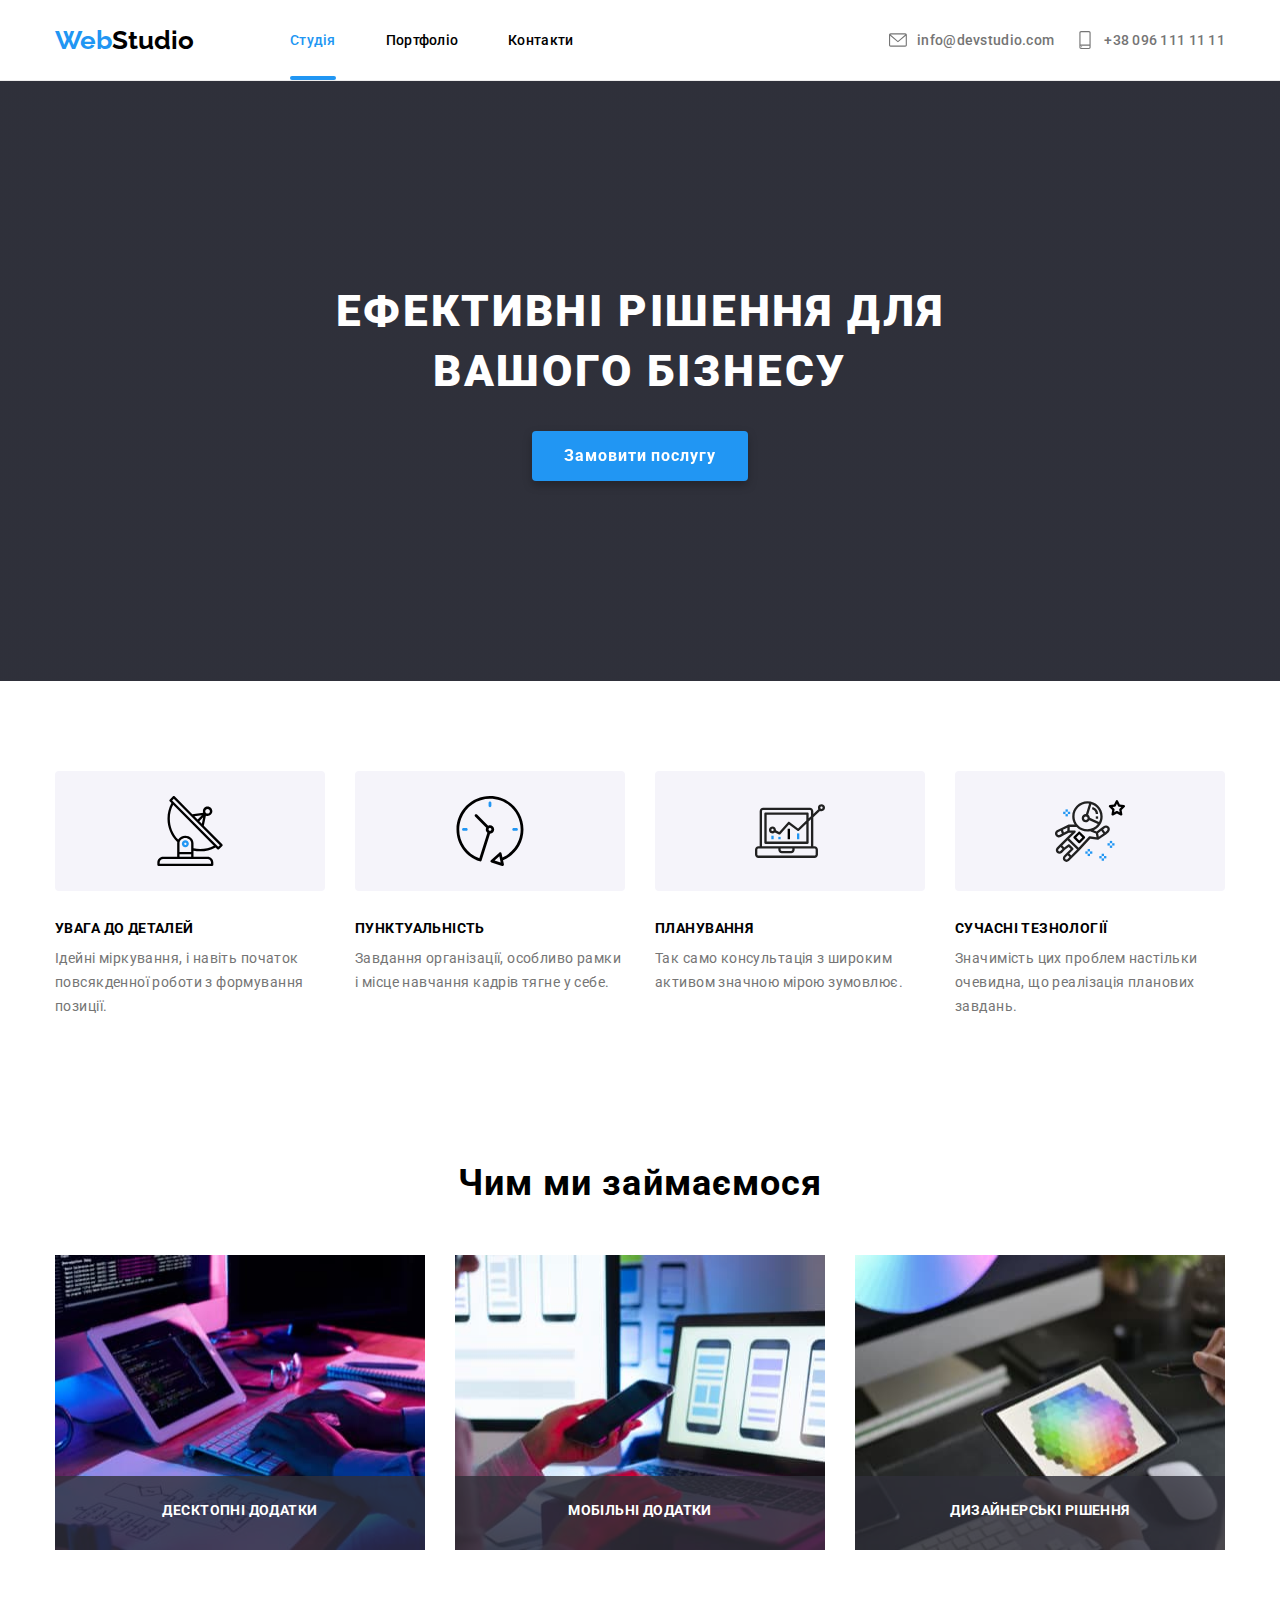
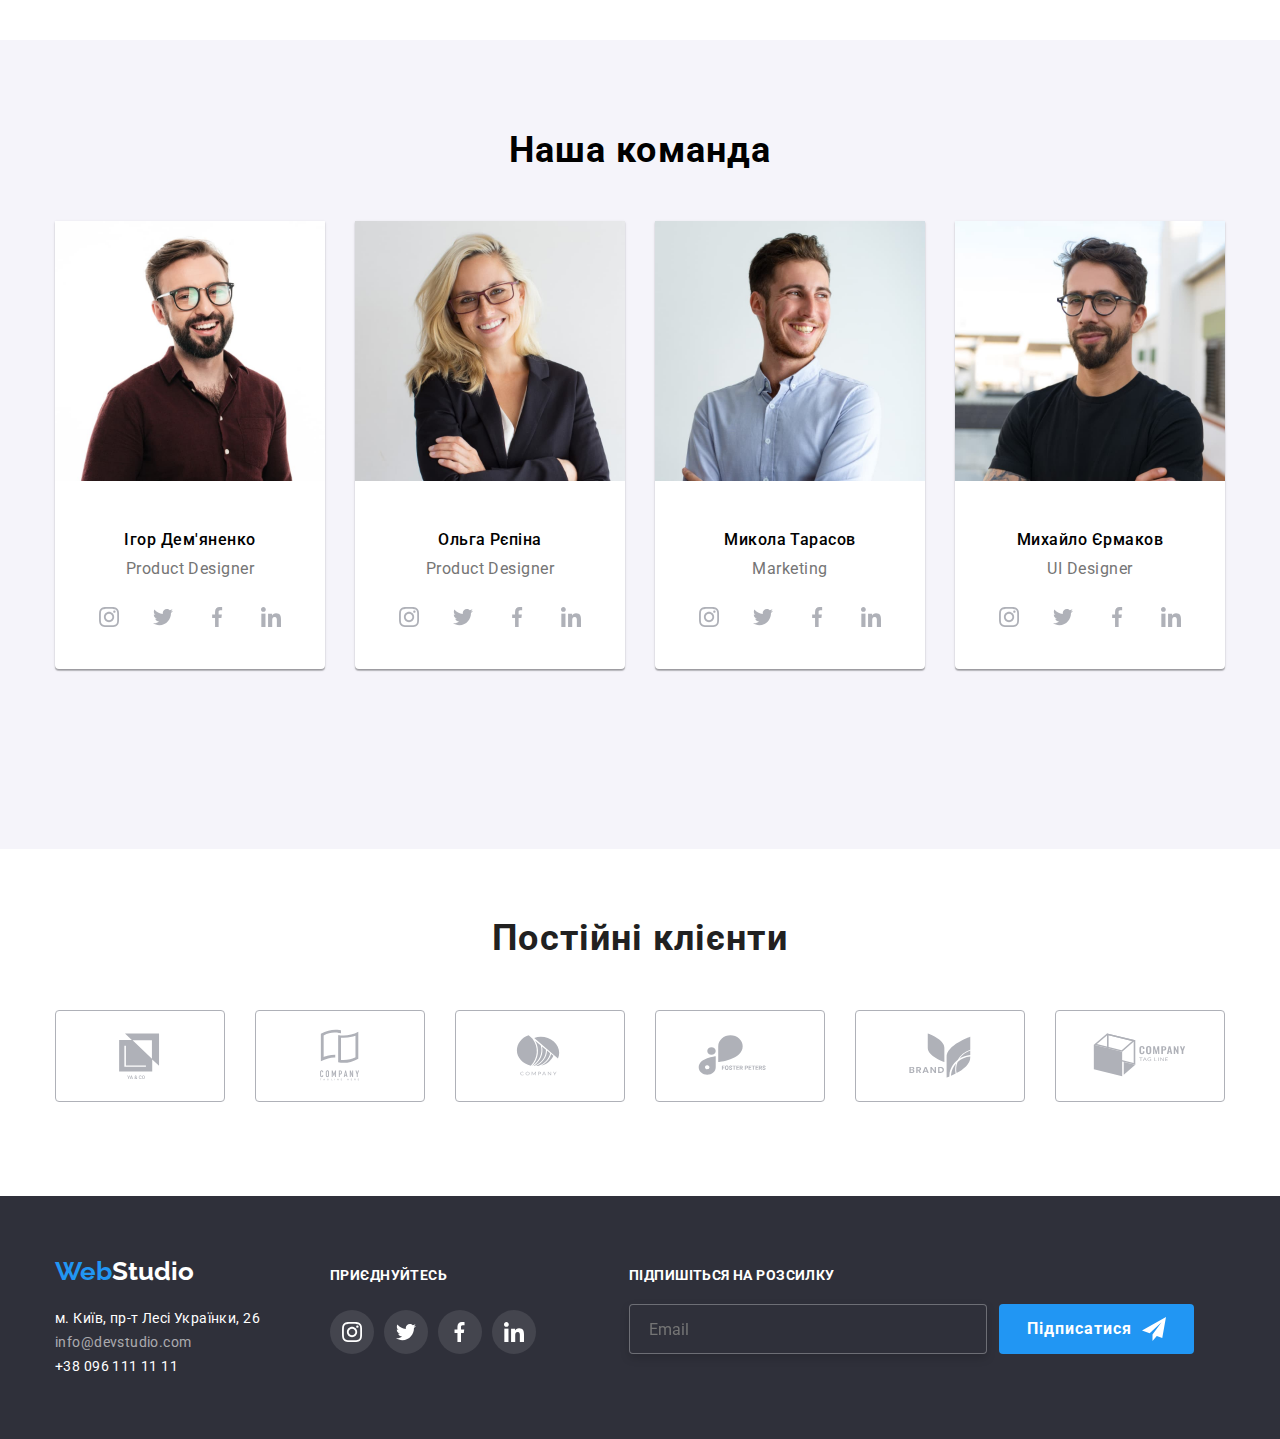
==== index.html @ bc457c88 "Додав верстку та стилі з дз 7" ====
<!DOCTYPE html>
<html lang="uk">
  <head>
    <meta charset="UTF-8" />
    <meta http-equiv="X-UA-Compatible" content="IE=edge" />
    <meta name="viewport" content="width=device-width, initial-scale=1.0" />
    <title>WebStudio</title>
    <link rel="preconnect" href="https://fonts.googleapis.com" />
    <link rel="preconnect" href="https://fonts.gstatic.com" crossorigin />
    <link
      href="https://fonts.googleapis.com/css2?family=Raleway:wght@700&family=Roboto:wght@400;500;700;900&display=swap"
      rel="stylesheet"
    />
    <link
      rel="stylesheet"
      href="https://cdn.jsdelivr.net/npm/modern-normalize@1.1.0/modern-normalize.min.css"
    />
    <link rel="stylesheet" href="./css/style.css" />
    <link rel="stylesheet" href="./css/main.css" />
  </head>
  <body class="body">
    <!-- ====================================== header ============================== -->
    <header class="header">
      <div class="container header__container">
        <nav class="nav">
          <a href="./index.html" class="logo" lang="en"
            ><span class="logo__first-part">Web</span>Studio</a
          >
          <ul class="nav__list list">
            <li class="nav__list-item">
              <a
                href="./index.html"
                class="link nav__list-link nav__list-link--current"
                >Студія</a
              >
            </li>
            <li class="nav__list-item">
              <a href="./portfolio.html" class="link nav__list-link"
                >Портфоліо</a
              >
            </li>
            <li class="nav__list-item">
              <a href="#" class="link nav__list-link">Контакти</a>
            </li>
          </ul>
        </nav>
        <div class="header__communication">
          <a href="mailto:info@devstudio.com" class="header__contact">
            <svg class="header__icon">
              <use href="./images/sprite.svg#icon-envelope"></use></svg
            >info@devstudio.com</a
          >
          <a href="tel:+380961111111" class="header__contact">
            <svg class="header__icon">
              <use href="./images/sprite.svg#icon-smartphone"></use></svg
            >+38 096 111 11 11</a
          >
        </div>
      </div>
    </header>
    <!-- ============= main ==============-->
    <main>
      <!--======================= hero =====================================-->
      <section class="hero">
        <div class="hero__container container">
          <h1 class="hero__title">ефективні рішення для вашого бізнесу</h1>
          <button type="button" class="hero__btn" data-modal-open>
            Замовити послугу
          </button>
        </div>
      </section>
      <!-- ============================== features ================================-->
      <section class="features section">
        <div class="features__container container">
          <h2 class="visually-hidden">наші особлівості</h2>
          <ul class="features__list list">
            <li class="features__item">
              <div class="features__icon--item">
                <svg class="features__icon">
                  <use href="./images/sprite.svg#icon-antenna"></use>
                </svg>
              </div>
              <h3 class="features__item--title">увага до деталей</h3>
              <p class="features__item--text">
                Ідейні міркування, і навіть початок повсякденної роботи з
                формування позиції.
              </p>
            </li>
            <li class="features__item">
              <div class="features__icon--item">
                <svg class="features__icon">
                  <use href="./images/sprite.svg#icon-clock"></use>
                </svg>
              </div>
              <h3 class="features__item--title">пунктуальність</h3>
              <p class="features__item--text">
                Завдання організації, особливо рамки і місце навчання кадрів
                тягне у себе.
              </p>
            </li>
            <li class="features__item">
              <div class="features__icon--item">
                <svg class="features__icon">
                  <use href="./images/sprite.svg#icon-diagram"></use>
                </svg>
              </div>
              <h3 class="features__item--title">планування</h3>
              <p class="features__item--text">
                Так само консультація з широким активом значною мірою зумовлює.
              </p>
            </li>
            <li class="features__item">
              <div class="features__icon--item">
                <svg class="features__icon">
                  <use href="./images/sprite.svg#icon-astronaut"></use>
                </svg>
              </div>
              <h3 class="features__item--title">сучасні тезнології</h3>
              <p class="features__item--text">
                Значимість цих проблем настільки очевидна, що реалізація
                планових завдань.
              </p>
            </li>
          </ul>
        </div>
      </section>
      <!-- ======================================= our-case =================================-->
      <section class="our-case section">
        <div class="our-case__container container">
          <h2 class="our-case__title">Чим ми займаємося</h2>
          <ul class="our-case__list list">
            <li class="our-case__item">
              <a href="" class="our-case__link link">
                <div class="our-case__thumb">
                  <img
                    src="./images/box1.jpg"
                    alt="type on keyboard"
                    width="370"
                    height="295"
                  />
                  <div class="our-case__overlay">
                    <p class="our-case__text">Десктопні додатки</p>
                  </div>
                </div>
              </a>
            </li>
            <li class="our-case__item">
              <a href="" class="our-case__link link">
                <div class="our-case__thumb">
                  <img
                    src="./images/img.jpg"
                    alt="with phone"
                    width="370"
                    height="295"
                  />
                  <div class="our-case__overlay">
                    <p class="our-case__text">Мобільні додатки</p>
                  </div>
                </div>
              </a>
            </li>

            <li class="our-case__tem">
              <a href="" class="our-case__link link">
                <div class="our-case__thumb">
                  <img
                    src="./images/img-2.jpg"
                    alt="with tablet"
                    width="370"
                    height="295"
                  />
                  <div class="our-case__overlay">
                    <p class="our-case__text">Дизайнерські рішення</p>
                  </div>
                </div>
              </a>
            </li>
          </ul>
        </div>
      </section>
      <!-- ==================================== our team ====================================-->
      <section class="team section">
        <div class="team__container container">
          <h2 class="team__title">Наша команда</h2>
          <ul class="team-list">
            <li class="team-list__item">
              <div class="team-list__card">
                <img
                  src="./images/photo1.jpg"
                  alt="Igor"
                  width="270"
                  height="260"
                  class="team-list__photo"
                />
                <div class="team-list__text">
                  <h3 class="team-list__name">Ігор Дем'яненко</h3>
                  <p class="team-list__description" lang="en">
                    Product Designer
                  </p>
                  <ul class="list social-list">
                    <li class="social-list__item">
                      <a href="" class="social-list__link"
                        ><svg class="social-list__icon">
                          <use
                            href="./images/sprite.svg#icon-instagram-card"
                          ></use></svg
                      ></a>
                    </li>
                    <li class="social-list__item">
                      <a href="" class="social-list__link"
                        ><svg class="social-list__icon">
                          <use
                            href="./images/sprite.svg#icon-twitter-card"
                          ></use></svg
                      ></a>
                    </li>
                    <li class="social-list__item">
                      <a href="" class="social-list__link"
                        ><svg class="social-list__icon">
                          <use
                            href="./images/sprite.svg#icon-facebook-card"
                          ></use></svg
                      ></a>
                    </li>
                    <li class="social-list__item">
                      <a href="" class="social-list__link"
                        ><svg class="social-list__icon">
                          <use
                            href="./images/sprite.svg#icon-linkedin-card"
                          ></use></svg
                      ></a>
                    </li>
                  </ul>
                </div>
              </div>
            </li>
            <li class="team-list__item">
              <div class="team-list__card">
                <img
                  src="./images/photo2.jpg"
                  alt="Igor"
                  width="270"
                  height="260"
                  class="team-list__photo"
                />
                <div class="team-list__text">
                  <h3 class="team-list__name">Ольга Рєпіна</h3>
                  <p class="team-list__description" lang="en">
                    Product Designer
                  </p>
                  <ul class="list social-list">
                    <li class="social-list__item">
                      <a href="" class="social-list__link"
                        ><svg class="social-list__icon">
                          <use
                            href="./images/sprite.svg#icon-instagram-card"
                          ></use></svg
                      ></a>
                    </li>
                    <li class="social-list__item">
                      <a href="" class="social-list__link"
                        ><svg class="social-list__icon">
                          <use
                            href="./images/sprite.svg#icon-twitter-card"
                          ></use></svg
                      ></a>
                    </li>
                    <li class="social-list__item">
                      <a href="" class="social-list__link"
                        ><svg class="social-list__icon">
                          <use
                            href="./images/sprite.svg#icon-facebook-card"
                          ></use></svg
                      ></a>
                    </li>
                    <li class="social-list__item">
                      <a href="" class="social-list__link"
                        ><svg class="social-list__icon">
                          <use
                            href="./images/sprite.svg#icon-linkedin-card"
                          ></use></svg
                      ></a>
                    </li>
                  </ul>
                </div>
              </div>
            </li>
            <li class="team-list__item">
              <div class="team-list__card">
                <img
                  src="./images/photo3.jpg"
                  alt="Nicolai"
                  width="270"
                  height="260"
                  class="team-list__photo"
                />
                <div class="team-list__text">
                  <h3 class="team-list__name">Микола Тарасов</h3>
                  <p class="team-list__description" lang="en">Marketing</p>
                  <ul class="list social-list">
                    <li class="social-list__item">
                      <a href="" class="social-list__link"
                        ><svg class="social-list__icon">
                          <use
                            href="./images/sprite.svg#icon-instagram-card"
                          ></use></svg
                      ></a>
                    </li>
                    <li class="social-list__item">
                      <a href="" class="social-list__link"
                        ><svg class="social-list__icon">
                          <use
                            href="./images/sprite.svg#icon-twitter-card"
                          ></use></svg
                      ></a>
                    </li>
                    <li class="social-list__item">
                      <a href="" class="social-list__link"
                        ><svg class="social-list__icon">
                          <use
                            href="./images/sprite.svg#icon-facebook-card"
                          ></use></svg
                      ></a>
                    </li>
                    <li class="social-list__item">
                      <a href="" class="social-list__link">
                        <svg class="social-list__icon">
                          <use
                            href="./images/sprite.svg#icon-linkedin-card"
                          ></use></svg
                      ></a>
                    </li>
                  </ul>
                </div>
              </div>
            </li>
            <li class="team-list__item">
              <div class="team-list__card">
                <img
                  src="./images/photo4.jpg"
                  alt="Michail"
                  width="270"
                  height="260"
                  class="team-list__photo"
                />
                <div class="team-list__text">
                  <h3 class="team-list__name">Михайло Єрмаков</h3>
                  <p class="team-list__description" lang="en">UI Designer</p>
                  <ul class="list social-list">
                    <li class="social-list__item">
                      <a href="" class="social-list__link">
                        <svg class="social-list__icon">
                          <use
                            href="./images/sprite.svg#icon-instagram-card"
                          ></use>
                        </svg>
                      </a>
                    </li>
                    <li class="social-list__item">
                      <a href="" class="social-list__link">
                        <svg class="social-list__icon">
                          <use
                            href="./images/sprite.svg#icon-twitter-card"
                          ></use>
                        </svg>
                      </a>
                    </li>
                    <li class="social-list__item">
                      <a href="" class="social-list__link"
                        ><svg class="social-list__icon">
                          <use
                            href="./images/sprite.svg#icon-facebook-card"
                          ></use>
                        </svg>
                      </a>
                    </li>
                    <li class="social-list__item">
                      <a href="" class="social-list__link"
                        ><svg class="social-list__icon">
                          <use
                            href="./images/sprite.svg#icon-linkedin-card"
                          ></use>
                        </svg>
                      </a>
                    </li>
                  </ul>
                </div>
              </div>
            </li>
          </ul>
        </div>
      </section>

      <!-- =============================== CLIENTS =============================== -->
      <section class="clients">
        <h2 class="clients__title">Постійні клієнти</h2>
        <ul class="clients__list list">
          <li class="clients__item">
            <svg class="clients__icon">
              <use href="./images/sprite.svg#icon-partner-one"></use>
            </svg>
          </li>
          <li class="clients__item">
            <svg class="clients__icon">
              <use href="./images/sprite.svg#icon-partner-two"></use>
            </svg>
          </li>
          <li class="clients__item">
            <svg class="clients__icon">
              <use href="./images/sprite.svg#icon-partner-three"></use>
            </svg>
          </li>
          <li class="clients__item">
            <svg class="clients__icon">
              <use href="./images/sprite.svg#icon-partner-four"></use>
            </svg>
          </li>
          <li class="clients__item">
            <svg class="clients__icon">
              <use href="./images/sprite.svg#icon-partner-five"></use>
            </svg>
          </li>
          <li class="clients__item">
            <svg class="clients__icon">
              <use href="./images/sprite.svg#icon-partner-six"></use>
            </svg>
          </li>
        </ul>
      </section>
    </main>
    <!--====================================== footer ==================================-->
    <footer class="footer">
      <div class="container footer__container">
        <div class="footer-address__list">
          <a href="./index.html" class="footer__logo" lang="en"
            ><span class="logo__first-part">Web</span>Studio</a
          >
          <address class="footer-address">
            <ul class="footer__list list">
              <li>
                <a
                  href="https://goo.gl/maps/6yi2aYbKxjKcqL4P9"
                  target="_blank"
                  rel="noopener noreferrer"
                  class="footer-address__link"
                >
                  м. Київ, пр-т Лесі Українки, 26</a
                >
              </li>
              <li>
                <a href="mailto:info@devstudio.com" class="footer__link"
                  >info@devstudio.com</a
                >
              </li>
              <li>
                <a href="tel:+380961111111" class="footer-address__link"
                  >+38 096 111 11 11</a
                >
              </li>
            </ul>
          </address>
        </div>
        <div class="footer-icon">
          <h2 class="footer-icon__title">приєднуйтесь</h2>
          <ul class="footer-icon__list list">
            <li>
              <a href="" class="footer-icon__link">
                <svg class="footer-icon__svg">
                  <use href="./images/sprite.svg#icon-aginstram"></use>
                </svg>
              </a>
            </li>
            <li>
              <a href="" class="footer-icon__link link">
                <svg class="footer-icon__svg">
                  <use href="./images/sprite.svg#icon-twitter-card"></use>
                </svg>
              </a>
            </li>
            <li>
              <a href="" class="footer-icon__link">
                <svg class="footer-icon__svg">
                  <use href="./images/sprite.svg#icon-vector"></use>
                </svg>
              </a>
            </li>
            <li>
              <a href="" class="footer-icon__link">
                <svg class="footer-icon__svg">
                  <use href="./images/sprite.svg#icon-linkedin-card"></use>
                </svg>
              </a>
            </li>
          </ul>
        </div>
        <form class="footer-form">
          <label class="footer-form__field">
            <span class="footer-form__desk">Підпишіться на розсилку</span>
            <span class="footer-form__wrapper">
              <input
                name="footer-user-newsletter"
                class="footer-form__input"
                type="email"
                placeholder="&nbsp;Email" />
              <button type="submit" class="footer-form__btn">
                Підписатися
                <svg class="footer-form__icon">
                  <use href="./images/sprite.svg#icon-footer-send"></use>
                </svg></button
            ></span>
          </label>
        </form>
      </div>
    </footer>
    <!-- ============================== ========================== -->

    <div class="backdrop is-hidden" data-modal>
      <div class="modal-close">
        <button type="button" class="modal-close__btn" data-modal-close>
          <svg class="modal-close__icon">
            <use href="./images/sprite.svg#icon-modal-close"></use>
          </svg>
        </button>
        <p class="modal-close__caption">
          Залиште свої дані, ми вам передзвонимо
        </p>
        <form class="modal-form">
          <label class="modal-form__field"
            ><span class="modal-form__desc">Ім'я *</span>
            <span class="modal-form__wrapper">
              <input
                name="user-name"
                type="text"
                class="modal-form__input"
                required
                pattern="[a-zA-Zа-яА-яіІїЇ]+"
              />
              <svg class="modal-form__icon">
                <use href="./images/sprite.svg#icon-form-name-icon"></use>
              </svg>
            </span>
          </label>
          <label class="modal-form__field"
            ><span class="modal-form__desc">Телефон *</span>
            <span class="modal-form__wrapper">
              <input
                name="user-phone"
                type="tel"
                class="modal-form__input"
                pattern="[0-9]{3}-[0-9]{3}-[0-9]{2}-[0-9]{2}"
                title="000-000-00-00"
                required
              />
              <svg class="modal-form__icon">
                <use href="./images/sprite.svg#icon-form-tel-icon"></use>
              </svg>
            </span>
          </label>
          <label class="modal-form__field"
            ><span class="modal-form__desc">Пошта *</span>

            <span class="modal-form__wrapper">
              <input
                name="user-mail"
                type="mail"
                class="modal-form__input"
                required
              />
              <svg class="modal-form__icon">
                <use href="./images/sprite.svg#icon-form-mail-icon"></use>
              </svg>
            </span>
          </label>
          <label
            ><span class="modal-form__desc">Коментар</span>
            <textarea
              name="user-messege"
              class="modal-form__messege"
              placeholder="Повідомлення"
            ></textarea>
          </label>
          <label class="madal-check__wrapper">
            <input
              type="checkbox"
              name="user-policy"
              id=""
              class="modal-check visually-hidden"
              required
            />
            <svg class="modal-check__own" width="16" height="16">
              <use
                class="modal-check__icon"
                href="./images/sprite.svg#icon-btn-mark"
              ></use>
            </svg>
            <span class="modal-check__discription">
              &nbsp;Погоджуюся з розсилкою та приймаю&nbsp;</span
            >
            <a href="" class="modal-check__link">Умови договору</a>
          </label>
          <button class="modal-form__btn" type="submit">Відправити</button>
        </form>
      </div>
    </div>

    <script src="./js/modal.js"></script>
  </body>
</html>
---- css/style.css ----
/* *,
*::before,
*::after {
  box-sizing: border-box;
} */

/* :root {
  --primary-text-color: #212121;
  --logo-color: #000000;
  --accent-color: #2196f3;
  --additional-text-color: #757575;
  --address-text-color: rgba(255, 255, 255, 0.6);
  --accent-text-color: #ffffff;
  --background-btn-color: #f5f4fa;
  --primary-font: "Roboto", sans-serif;
  --secondary-font: "Raleway", sans-serif;
  --extra-border-color: #ececec;
  --main-background-color: #2f303a;
  --btn-bg-color: #188ce8;
} */

/* .visually-hidden {
  position: absolute;
  width: 1px;
  height: 1px;
  margin: -1px;
  border: 0;
  padding: 0;
  white-space: nowrap;
  clip-path: inset(100%);
  clip: rect(0 0 0 0);
  overflow: hidden;
} */

/* h1,
h2,
h3,
h4,
h5,
h6,
p {
  margin-top: 0;
  margin-bottom: 0;
}

ul,
ol {
  margin-top: 0;
  margin-bottom: 0;
  padding-left: 0;
}

img {
  display: block;
}

button {
  border: 0;
  cursor: pointer;
  border-radius: 4px;
}

.body {
  box-sizing: border-box;
  font-family: var(--primary-font);
  color: var(--primaru-text-color);
  text-decoration: none;
} */

/* .container {
  width: 1200px;
  margin-left: auto;
  margin-right: auto;
  padding-left: 15px;
  padding-right: 15px;
} */

/* .section {
  padding-top: 90px;
  padding-bottom: 90px;
} */

/* =========================== HEADER ========================== */

/* .header {
  border-bottom: 1px solid var(--extra-border-color);
}

.header-container {
  display: flex;
  align-items: center;
  height: 80px;
}

.page-nav {
  display: flex;
  align-items: center;
  column-gap: 90px;
}
.page-nav-list {
  display: flex;
  column-gap: 50px;
  padding-top: 32px;
}
.contact-list {
  display: flex;
}
.contact-mail {
  margin-left: auto;
  margin-right: 50px;
}
.logo {
  width: 145px;
  height: 31px;
  left: 215px;
  top: 24px;
  padding-bottom: 25px;

  font-family: var(--secondary-font);
  font-style: normal;
  font-weight: 700;
  font-size: 26px;
  line-height: 31px;
  color: var(--logo-color);
  text-decoration: none;
}
.web {
  color: var(--accent-color);
  width: 145px;
  height: 31px;
  left: 215px;
  top: 24px;

  font-family: var(--secondary-font);
  font-style: normal;
  font-weight: 700;
  font-size: 26px;
  line-height: 31px;
} */

/* .list {
  list-style: none;
}

.link {
  display: block;
  text-decoration: none;
  font-family: var(--primary-font);
  font-style: normal;
  font-weight: 500;
  font-size: 14px;
  line-height: 1.15;
  letter-spacing: 0.02em;
  color: var(--primaru-text-color);

  transition-property: color;
  transition-duration: 250ms;
  transition-timing-function: cubic-bezier(0.4, 0, 0.2, 1);
}
.link:hover,
.link:focus {
  font-family: var(--primary-font);
  font-style: normal;
  font-weight: 500;
  font-size: 14px;
  line-height: 1.15;
  letter-spacing: 0.02em;
  color: var(--accent-color);
} */

/* .link-current::after {
  display: block;
  content: "";
  width: 100%;
  height: 4px;
  background-color: var(--accent-color);
  border-radius: 2px;
  margin-top: 28px;
}

.portfolio-nav-link,
.studio-nav-link {
  color: var(--accent-color);
}
.header-icon {
  display: block;
  position: absolute;
  left: -28px;
  top: -1px;
  width: 18px;
  height: 18px;

  fill: var(--additional-text-color);
  margin-right: 10px;

  transition-property: fill;
  transition-duration: 250ms;
  transition-timing-function: cubic-bezier(0.4, 0, 0.2, 1);
}

.contact-mail:hover .header-icon,
.contact-mail:focus .header-icon {
  fill: var(--accent-color);
}

.contact-tel:hover .header-icon,
.contact-tel:focus .header-icon {
  fill: var(--accent-color);
}

.contact-mail {
  font-family: var(--primary-font);
  font-style: normal;
  font-weight: 500;
  font-size: 14px;
  line-height: 1.15;
  letter-spacing: 0.02em;
  color: var(--additional-text-color);
  text-decoration: none;
  margin-top: 32px;
  margin-bottom: 32px;
  position: relative;

  transition-property: color;
  transition-duration: 250ms;
  transition-timing-function: cubic-bezier(0.4, 0, 0.2, 1);
}
.contact-tel {
  position: relative;
  font-family: var(--primary-font);
  font-style: normal;
  font-weight: 500;
  font-size: 14px;
  line-height: 1.15;
  letter-spacing: 0.02em;
  color: var(--additional-text-color);
  text-decoration: none;

  transition-property: color;
  transition-duration: 250ms;
  transition-timing-function: cubic-bezier(0.4, 0, 0.2, 1);
}

.contact-mail:hover,
.contact-mail:focus {
  color: var(--accent-color);
}
.contact-tel:hover,
.contact-tel:focus {
  color: var(--accent-color);
} */
/* ===============/ HEADER /==================== */
/* =========================== HERO ======================= */
/* .hero-container {
  display: block;
  align-items: center;
  padding-bottom: 200px;
}

.hero {
  margin: 0 auto;
  max-width: 1600px;
  background-color: var(--main-background-color);
  background-image: linear-gradient(
      rgba(47, 48, 58, 0.4),
      rgba(47, 48, 58, 0.4)
    ),
    url(../images/hero-bgi.jpg);
  background-size: cover;
}

.hero-title {
  font-family: var(--primary-font);
  font-style: normal;
  font-weight: 900;
  font-size: 44px;
  line-height: 1.36;
  letter-spacing: 0.06em;
  text-transform: uppercase;
  color: var(--accent-text-color);

  display: flex;
  text-align: center;
  padding-top: 200px;
  margin-bottom: 30px;
  width: 696px;
  margin-left: auto;
  margin-right: auto;
}
.hero-btn {
  font-family: var(--primary-font);
  font-weight: 700;
  font-style: normal;
  font-size: 16px;
  line-height: 1.88;
  letter-spacing: 0.06em;

  color: var(--accent-text-color);
  background-color: var(--accent-color);
  filter: drop-shadow(0px 4px 4px rgba(0, 0, 0, 0.25));

  align-items: center;
  text-align: center;
  display: block;
  margin: 0 auto;
  padding: 10px 32px;

  transition-property: color;
  transition-property: background-color;
  transition-duration: 250ms;
  transition-timing-function: cubic-bezier(0.4, 0, 0.2, 1);
}

.hero-btn:hover,
.hero-btn:focus {
  color: var(--accent-text-color);
  background-color: var(--btn-bg-color);
} */

/* ================================ features ========================= */
/* .features {
  margin-bottom: 0;
  padding-bottom: 47px;
}
.features-container {
  display: block;
}

.features-icon-item {
  display: flex;
  justify-content: center;
  align-items: center;
  width: 270px;
  height: 120px;
  background-color: var(--background-btn-color);
  border-radius: 4px;
}
.features-icon {
  width: 70px;
  height: 70px;
}

.features-title {
  margin: 0 auto;
  margin-bottom: 30px;
  font-family: var(--primary-font);
  font-style: normal;
  font-weight: 900;
  font-size: 44px;
  line-height: 1.36;
  text-align: center;
  letter-spacing: 0.06em;
  text-transform: uppercase;
  color: var(--accent-text-color);
}

.features-list {
  display: flex;
  flex-wrap: wrap;
  column-gap: 30px;
  margin-bottom: 50px;
}

.features-item {
  flex-basis: calc((100% - 3 * 30px) / 4);
}
.features-item-title {
  font-family: var(--primary-font);
  font-style: normal;
  font-weight: 700;
  font-size: 14px;
  line-height: 1.14;
  letter-spacing: 0.03em;
  text-transform: uppercase;
  color: var(--primaru-text-color);
  padding-bottom: 10px;
  padding-top: 30px;
}
.features-item-text {
  font-family: var(--primary-font);
  font-style: normal;
  font-weight: 400;
  font-size: 14px;
  line-height: 1.71;
  letter-spacing: 0.03em;
  color: var(--additional-text-color);
} */
/* ======================================= what-we-do ================================ */
/* .what-we-do {
  margin-top: 0;
  padding-top: 47px;
}

.what-container {
  display: block;
}

.what-title {
  font-family: var(--primary-font);
  font-style: normal;
  font-weight: 700;
  font-size: 36px;
  line-height: 1.16;
  text-align: center;
  letter-spacing: 0.03em;
  color: var(--primaru-text-color);
  margin-bottom: 50px;
}

.what-list {
  display: flex;
  flex-wrap: wrap;
  column-gap: 30px;
}

.what-thumb {
  position: relative;
  overflow: hidden;
}
.what-overlay {
  position: absolute;
  height: 25%;
  width: 100%;
  bottom: 0;
  background-color: rgba(47, 48, 58, 0.8);
}

.what-overlay-text {
  font-family: var(--primary-font);
  font-style: normal;
  font-weight: 700;
  font-size: 14px;
  line-height: 1.14;
  text-align: center;
  letter-spacing: 0.03em;
  text-transform: uppercase;
  color: var(--accent-text-color);
  padding-top: 27px;
  padding-bottom: 27px;
} */
/* =========================== OUR TEAM ====================== */

/* .team {
  margin-bottom: 0;
  background-color: var(--background-btn-color);
}

.team-title {
  font-family: var(--primary-font);
  font-style: normal;
  font-weight: 700;
  font-size: 36px;
  line-height: 1.16;
  text-align: center;
  letter-spacing: 0.03em;
  color: var(--primaru-text-color);
  margin-bottom: 50px;
  padding-top: 94px;
}

.team-list {
  display: flex;
  flex-wrap: wrap;
  list-style: none;
  column-gap: 30px;
  padding-bottom: 90px;
}
.team-card {
  padding-bottom: 30px;
  background-color: var(--accent-text-color);
  box-shadow: 0px 1px 3px rgba(0, 0, 0, 0.12), 0px 1px 1px rgba(0, 0, 0, 0.14),
    0px 2px 1px rgba(0, 0, 0, 0.2);
  border-radius: 0px 0px 4px 4px;
}
/* .team-photo {
  margin-bottom: 50px; */
/* .team-text {
  padding-top: 50px;
}

.team-item-title {
  font-family: var(--primary-font);
  font-style: normal;
  font-weight: 500;
  font-size: 16px;
  line-height: 1.18;
  text-align: center;
  letter-spacing: 0.03em;
  color: var(--primaru-text-color);
  margin-bottom: 10px;
}
.team-title-description {
  font-family: var(--primary-font);
  font-style: normal;
  font-weight: 400;
  font-size: 16px;
  line-height: 1.18;
  text-align: center;
  letter-spacing: 0.03em;
  color: var(--additional-text-color);
}
.icon-list {
  display: flex;
  justify-content: center;
  align-items: center;
  width: 206px;
  height: 44px;
  margin: 0 auto;
  padding-top: 16px;
  column-gap: 10px;
}

.social-list-item-link {
  display: flex;
  justify-content: center;
  align-items: center;
  width: 44px;
  height: 44px;
  border-radius: 50%;

  transition-property: color, background-color;
  transition-duration: 250ms;
  transition-timing-function: cubic-bezier(0.4, 0, 0.2, 1);
}

.team-social-icon {
  width: 20px;
  height: 20px;
  fill: #afb1b8;

  transition-property: fill;
  transition-duration: 250ms;
  transition-timing-function: cubic-bezier(0.4, 0, 0.2, 1);
}

.social-list-item-link:hover,
.social-list-item-link:focus {
  background-color: var(--accent-color);
}

.social-list-item-link:hover .team-social-icon,
.social-list-item-link:focus .team-social-icon {
  fill: var(--accent-text-color);
} */

/* ======================== CLIENTS ======================== */
/* .clients-title {
  font-family: "Roboto";
  font-style: normal;
  font-weight: 700;
  font-size: 36px;
  line-height: 1.16;
  text-align: center;
  letter-spacing: 0.03em;
  color: var(--primary-text-color);
  padding-top: 69px;
}
.clients-list {
  display: flex;
  justify-content: center;
  align-items: center;
  column-gap: 30px;
  padding-bottom: 94px;
  padding-top: 50px;
}
.clients-item {
  width: 170px;
  height: 92px;
  border: 1px solid #afb1b8;
  border-radius: 4px;

  transition-property: color;
  transition-duration: 250ms;
  transition-timing-function: cubic-bezier(0.4, 0, 0.2, 1);

  display: flex;
  justify-content: center;
  align-items: center;
  column-gap: 30px;
}

.clients-icon {
  fill: #afb1b8;
  padding: 16px 32px;

  transition-property: color, background-color;
  transition-duration: 250ms;
  transition-timing-function: cubic-bezier(0.4, 0, 0.2, 1);
}
.clients-item:hover,
.clients-item:focus {
  color: var(--accent-color);
  border-color: var(--accent-color);
  cursor: pointer;
}

.clients-item:hover .clients-icon,
.clients-item:focus .clients-icon {
  fill: var(--accent-color);
} */
/* ================  PORTFOLIO MAIN ====================== */
/* .menu-list {
  display: flex;
  list-style: none;
  column-gap: 8px;
  justify-content: center;
  margin-bottom: 50px;
}
.menu-btn {
  font-family: var(--primary-font);
  font-style: normal;
  font-weight: 500;
  font-size: 16px;
  line-height: 1.62;
  text-align: center;
  letter-spacing: 0.03em;
  padding: 6px 26px;

  color: var(--primaru-text-color);
  background-color: var(--background-btn-color);
}
.menu-btn:hover,
.menu-btn:focus {
  color: var(--accent-text-color);
  background-color: var(--accent-color);
  box-shadow: 0px 1px 1px rgba(0, 0, 0, 0.12), 0px 4px 4px rgba(0, 0, 0, 0.06),
    1px 4px 6px rgba(0, 0, 0, 0.16);
}
.portfolio-text {
  border: #eeeeee 1px solid;
  border-top: none;
}

.portfolio-list {
  display: flex;
  flex-wrap: wrap;
  list-style: none;
  column-gap: 30px;
  row-gap: 30px;
}

.portfolio-link {
  display: block;
}

.portfolio-link:hover,
.portfolio-link:focus {
  background: #ffffff;
  box-shadow: 0px 1px 1px rgba(0, 0, 0, 0.12), 0px 4px 4px rgba(0, 0, 0, 0.06),
    1px 4px 6px rgba(0, 0, 0, 0.16);
  transform: translateY(0%);
}

.portfolio-thumb {
  display: inline-block;
  content: "";
  position: relative;
  overflow: hidden;
}

.portfolio-overlay {
  position: absolute;
  width: 370px;
  height: 295px;
  top: 0;
  left: 0;
  transform: translateY(100%);
  transition: transform 250ms cubic-bezier(0.4, 0, 0.2, 1);
}

.portfolio-overlay-text {
  background-color: rgba(33, 150, 243, 0.9);
  font-family: var(--primary-font);
  font-style: normal;
  font-weight: 400;
  font-size: 18px;
  line-height: 1.56;
  letter-spacing: 0.03em;
  color: var(--accent-text-color);
  padding: 63px 24px;
}

.portfolio-link :hover .portfolio-overlay,
.portfolio-link :focus .portfolio-overlay {
  transform: translateY(0%);
}

.portfolio-item-title {
  font-family: var(--primary-font);
  font-style: normal;
  font-weight: 700;
  font-size: 18px;
  line-height: 2;
  letter-spacing: 0.06em;
  color: var(--primary-text-color);
  padding-top: 20px;
  padding-bottom: 4px;
  padding-left: 24px;
}

.portfolio-item-description {
  font-family: var(--primary-font);
  font-style: normal;
  font-weight: 400;
  font-size: 16px;
  line-height: 1.88;
  letter-spacing: 0.03em;
  color: var(--additional-text-color);
  padding-bottom: 20px;
  padding-left: 24px;
} */

/* ============ FOOTER ================= */
/* .footer {
  background-color: var(--main-background-color);
}
.footer-container {
  display: flex;
  align-items: baseline;
  padding-top: 60px;
  padding-bottom: 60px;
}
.footer-address-list {
  margin-right: 70px;
}

.footer-logo {
  width: 145px;
  height: 31px;
  left: 215px;
  margin-top: 60px;
  font-family: var(--secondary-font);
  font-style: normal;
  font-weight: 700;
  font-size: 26px;
  line-height: 31px;
  color: var(--accent-text-color);
  text-decoration: none;
}

.footer-link,
.footer-address {
  font-family: var(--primary-font);
  font-style: normal;
  font-weight: 400;
  font-size: 14px;
  line-height: 1.71;
  letter-spacing: 0.03em;
  text-decoration: none;
}
.address {
  padding-top: 20px;
}
.footer-link {
  color: var(--address-text-color);
}
.footer-address {
  color: var(--accent-text-color);
}
.footer-social {
  width: 206px;
  height: 80px;
}
.footer-icon-title {
  font-family: var(--primary-font);
  font-style: normal;
  font-weight: 700;
  font-size: 14px;
  line-height: 1.14;
  letter-spacing: 0.03em;
  text-transform: uppercase;

  color: var(--accent-text-color);
}

.footer-list-icon {
  display: flex;
  justify-content: center;
  align-items: center;
  width: 206px;
  height: 80px;
  margin: 0 auto;
  column-gap: 10px;
  padding-top: 16px;
}

.footer-icon-link {
  display: flex;
  justify-content: center;
  align-items: center;
  width: 44px;
  height: 44px;
  border-radius: 50%;
  background: rgba(255, 255, 255, 0.1);

  transition-property: color, background-color;
  transition-duration: 250ms;
  transition-timing-function: cubic-bezier(0.4, 0, 0.2, 1);
}

.footer-icon {
  width: 20px;
  height: 20px;
  fill: var(--accent-text-color);

  transition-property: fill;
  transition-duration: 250ms;
  transition-timing-function: cubic-bezier(0.4, 0, 0.2, 1);
}

.footer-icon-link:hover,
.footer-icon-link:focus {
  background-color: var(--accent-color);
}

.footer-icon-link:hover .footer-icon,
.footer-icon-link:focus .footer-icon {
  fill: var(--accent-text-color);
} */
/* ===================== FOOTER FORM ================= */
/* .footer-form {
  margin-left: 93px;
  position: relative;

  width: 570px;
  height: 86px;
}

.footer-field-desk {
  font-family: var(--primary-font);
  font-style: normal;
  font-weight: 700;
  font-size: 14px;
  line-height: 1.16;
  letter-spacing: 0.03em;
  text-transform: uppercase;
  color: var(--accent-text-color);
}

.footer-input-wrapper {
  display: flex;
  margin-top: 20px;
}

.footer-form-input {
  height: 50px;
  width: 358px;
  margin-right: 12px;
  background-color: var(--main-background-color);
  border: 1px solid rgba(255, 255, 255, 0.3);
  filter: drop-shadow(0px 4px 4px rgba(0, 0, 0, 0.15));
  border-radius: 4px;
  color: var(--accent-text-color);
}

.footer-form-btn {
  font-family: "Roboto";
  font-style: normal;
  font-weight: 700;
  font-size: 16px;
  line-height: 1.88;

  display: flex;
  align-items: center;
  text-align: center;
  letter-spacing: 0.06em;
  padding: 10px 28px;

  color: var(--accent-text-color);
  background-color: var(--accent-color);

  transition-property: color;
  transition-duration: 250ms;
  transition-timing-function: cubic-bezier(0.4, 0, 0.2, 1);
}

.footer-form-btn:hover,
.footer-form-btn:focus {
  background-color: #188ce8;
  filter: drop-shadow(0px 4px 4px rgba(0, 0, 0, 0.25));
}

.footer-form-icon {
  width: 24px;
  height: 24px;
  fill: var(--accent-text-color);
  margin-left: 10px;
} */

/* ===================== //FOOTER FORM ================= */
/* ============ //FOOTER ================= */

/* ============ BACKDROP  ================= */
/* .backdrop {
  position: fixed;
  top: 0;
  left: 0;
  z-index: 4308;

  width: 100%;
  height: 100%;
  background-color: rgba(0, 0, 0, 0.2);
  transition: opacity 250ms cubic-bezier(0.4, 0, 0.2, 1),
    visibility 250ms cubic-bezier(0.4, 0, 0.2, 1);
}
.backdrop.is-hidden {
  opacity: 0;
  visibility: hidden;
  pointer-events: none;
} */
/* ============ / BACKDROP  ================= */

/* ============ MODAL ================= */
/* .modal {
  position: absolute;
  top: 50%;
  left: 50%;
  transform: translate(-50%, -50%);
  width: 528px;
  height: 580px;
  background-color: #ffffff;
  padding: 40px;
}

.modal-close-btn {
  position: absolute;
  top: 8px;
  right: 8px;

  display: flex;
  justify-content: center;
  align-items: center;
  background-color: transparent;

  width: 30px;
  height: 30px;
  border: 1px solid rgba(0, 0, 0, 0.1);
  border-radius: 50%;
  padding: 0;

  transition-property: fill, border-color;
  transition-duration: 250ms;
  transition-timing-function: cubic-bezier(0.4, 0, 0.2, 1);
}

.modal-close-btn:hover,
.modal-close-btn:focus {
  fill: var(--accent-color);
  border-color: var(--accent-color);
}
.modal-close-btn-icon {
  width: 11px;
  height: 11px;
}
.modal-caption {
  font-family: var(--primary-font);
  font-weight: 700;
  text-align: center;
  font-size: 20px;
} */
/* ============ / MODAL ================= */

/* ============ MODAL FORM  ================= */
/* .modal-form {
  display: flex;
  flex-direction: column;
  row-gap: 10px;
}
.modal-form-field-desc {
  display: block;
  font-family: var(--primary-font);
  font-style: normal;
  font-weight: 400;
  font-size: 12px;
  line-height: 1.16;
  letter-spacing: 0.01em;
  color: var(--additional-text-color);
  margin-bottom: 4px;
}

.modal-form-input-wrapper {
  display: block;
  position: relative;
}

.modal-form-input {
  width: 100%;
  height: 40px;
  border: 1px solid rgba(33, 33, 33, 0.2);
  border-radius: 4px;
  padding-left: 42px;

  transition-property: border-color;
  transition-duration: 250ms;
  transition-timing-function: cubic-bezier(0.4, 0, 0.2, 1);
}

.modal-form-input:focus {
  outline: none;
  border-color: var(--accent-color);
}

.modal-form-icon {
  position: absolute;
  top: 50%;
  left: 12px;
  transform: translateY(-50%);
  width: 18px;
  height: 18px;
  padding: 2px;
  color: var(--primary-text-color);
  display: block;

  transition-property: fill;
  transition-duration: 250ms;
  transition-timing-function: cubic-bezier(0.4, 0, 0.2, 1);
}
.modal-form-input:focus + .modal-form-icon {
  fill: var(--accent-color);
}
.modal-form-messege {
  resize: none;
  width: 100%;
  height: 120px;
  padding: 15px;
  border: 1px solid rgba(33, 33, 33, 0.2);
  border-radius: 4px;

  transition-property: border-color;
  transition-duration: 250ms;
  transition-timing-function: cubic-bezier(0.4, 0, 0.2, 1);
}
.modal-form-messege:focus {
  outline: none;
  border-color: var(--accent-color);
}
.modal-form-messege::placeholder {
  color: rgba(117, 117, 117, 0.5);
}
.madal-form-check-wrapper {
  display: flex;
  align-items: center;
  text-align: center;
  height: 24px;
  margin-bottom: 30px;
}

.modal-form-own-check {
  border: 1px solid var(--primary-text-color);
  border-radius: 4px;
  cursor: pointer;
  padding: 1px;
}

.modal-form-own-check-icon {
  display: none;
  fill: var(--accent-text-color);
}

.modal-form-check:checked + .modal-form-own-check {
  background-color: var(--btn-bg-color);
  border-color: var(--btn-bg-color);
}

.modal-form-check:checked + .modal-form-own-check .modal-form-own-check-icon {
  display: block;
}

.modal-form-check:focus + .modal-form-own-check {
  outline: 2px solid rgba(0, 0, 201, 0.5);
}

.modal-form-check-discription {
  font-family: var(--primary-font);
  font-style: normal;
  font-weight: 400;
  font-size: 14px;
  line-height: 1.71;
  letter-spacing: 0.03em;
  color: var(--additional-text-color);
}

.modal-form-check-discription-link {
  font-family: var(--primary-font);
  font-style: normal;
  font-weight: 400;
  font-size: 14px;
  line-height: 1.71;
  letter-spacing: 0.03em;
  text-decoration-line: underline;
  color: var(--accent-color);
}

.modal-form-btn {
  font-family: var(--primary-font);
  font-style: normal;
  font-weight: 700;
  font-size: 16px;
  line-height: 1.88;

  display: flex;
  align-items: center;
  text-align: center;
  letter-spacing: 0.06em;

  width: 200px;
  height: 50px;
  padding: 10px 52px;
  margin: 0 auto;

  color: var(--accent-text-color);
  background-color: var(--accent-color);

  transition-property: color;
  transition-duration: 250ms;
  transition-timing-function: cubic-bezier(0.4, 0, 0.2, 1);
}

.modal-form-btn:hover,
.modal-form-btn:focus {
  background-color: #188ce8;
  filter: drop-shadow(0px 4px 4px rgba(0, 0, 0, 0.25));
} */

/* ============ / MODAL FORM  ================= */
---- css/main.css ----
:root {
  --primary-text-color: #212121;
  --logo-color: #000000;
  --accent-color: #2196f3;
  --additional-text-color: #757575;
  --address-text-color: rgba(255, 255, 255, 0.6);
  --accent-text-color: #ffffff;
  --background-btn-color: #f5f4fa;
  --primary-font: "Roboto", sans-serif;
  --secondary-font: "Raleway", sans-serif;
  --extra-border-color: #ececec;
  --main-background-color: #2f303a;
  --btn-bg-color: #188ce8;
}

.visually-hidden {
  position: absolute;
  width: 1px;
  height: 1px;
  margin: -1px;
  border: 0;
  padding: 0;
  white-space: nowrap;
  clip-path: inset(100%);
  clip: rect(0 0 0 0);
  overflow: hidden;
}

.body {
  box-sizing: border-box;
  font-family: var(--primary-font);
  color: var(--primaru-text-color);
  text-decoration: none;
}

h1,
h2,
h3,
h4,
h5,
h6,
p {
  margin-top: 0;
  margin-bottom: 0;
}

ul,
ol {
  margin-top: 0;
  margin-bottom: 0;
  padding-left: 0;
}

img {
  display: block;
}

.list {
  list-style: none;
}

.link {
  text-decoration: none;
}

.container {
  width: 1200px;
  margin-left: auto;
  margin-right: auto;
  padding-left: 15px;
  padding-right: 15px;
}

.section {
  padding-top: 90px;
  padding-bottom: 90px;
}

button {
  border: 0;
  cursor: pointer;
  border-radius: 4px;
}

.footer-form {
  margin-left: 93px;
  position: relative;
  width: 570px;
  height: 86px;
}

.footer-form__desk {
  font-family: var(--primary-font);
  font-style: normal;
  font-weight: 700;
  font-size: 14px;
  line-height: 1.16;
  letter-spacing: 0.03em;
  text-transform: uppercase;
  color: var(--accent-text-color);
}

.footer-form__wrapper {
  display: flex;
  margin-top: 20px;
}

.footer-form__input {
  height: 50px;
  width: 358px;
  margin-right: 12px;
  padding-left: 15px;
  background-color: var(--main-background-color);
  border: 1px solid rgba(255, 255, 255, 0.3);
  filter: drop-shadow(0px 4px 4px rgba(0, 0, 0, 0.15));
  border-radius: 4px;
  color: var(--accent-text-color);
}

.footer-form__btn {
  font-family: "Roboto";
  font-style: normal;
  font-weight: 700;
  font-size: 16px;
  line-height: 1.88;
  display: flex;
  align-items: center;
  text-align: center;
  letter-spacing: 0.06em;
  padding: 10px 28px;
  color: var(--accent-text-color);
  background-color: var(--accent-color);
  transition-property: color;
  transition-duration: 250ms;
  transition-timing-function: cubic-bezier(0.4, 0, 0.2, 1);
}

.footer-form__btn:hover, .footer-form__btn:focus {
  background-color: #188ce8;
  filter: drop-shadow(0px 4px 4px rgba(0, 0, 0, 0.25));
}

.footer-form__icon {
  width: 24px;
  height: 24px;
  fill: var(--accent-text-color);
  margin-left: 10px;
}

.backdrop {
  position: fixed;
  top: 0;
  left: 0;
  z-index: 4308;
  width: 100%;
  height: 100%;
  background-color: rgba(0, 0, 0, 0.2);
  transition: opacity 250ms cubic-bezier(0.4, 0, 0.2, 1), visibility 250ms cubic-bezier(0.4, 0, 0.2, 1);
}

.backdrop.is-hidden {
  opacity: 0;
  visibility: hidden;
  pointer-events: none;
}

.modal-close {
  position: absolute;
  top: 50%;
  left: 50%;
  transform: translate(-50%, -50%);
  width: 528px;
  height: 580px;
  background-color: #ffffff;
  padding: 40px;
}

.modal-close__btn {
  position: absolute;
  top: 8px;
  right: 8px;
  display: flex;
  justify-content: center;
  align-items: center;
  background-color: transparent;
  width: 30px;
  height: 30px;
  border: 1px solid rgba(0, 0, 0, 0.1);
  border-radius: 50%;
  padding: 0;
  transition-property: fill, border-color;
  transition-duration: 250ms;
  transition-timing-function: cubic-bezier(0.4, 0, 0.2, 1);
}

.modal-close__btn:hover, .modal-close__btn:focus {
  fill: var(--accent-color);
  border-color: var(--accent-color);
}

.modal-close__icon {
  width: 11px;
  height: 11px;
}

.modal-close__caption {
  font-family: var(--primary-font);
  font-weight: 700;
  text-align: center;
  font-size: 20px;
}

.modal-form {
  display: flex;
  flex-direction: column;
}

.modal-form__desc {
  display: block;
  font-family: var(--primary-font);
  font-style: normal;
  font-weight: 400;
  font-size: 12px;
  line-height: 1.16;
  letter-spacing: 0.01em;
  color: var(--additional-text-color);
  margin-bottom: 4px;
  margin-top: 12px;
}

.modal-form__wrapper {
  display: block;
  position: relative;
}

.modal-form__input {
  width: 100%;
  height: 40px;
  border: 1px solid rgba(33, 33, 33, 0.2);
  border-radius: 4px;
  padding-left: 42px;
  transition-property: border-color;
  transition-duration: 250ms;
  transition-timing-function: cubic-bezier(0.4, 0, 0.2, 1);
}

.modal-form__input:focus {
  outline: none;
  border-color: var(--accent-color);
}

.modal-form__icon {
  position: absolute;
  top: 50%;
  left: 12px;
  transform: translateY(-50%);
  width: 18px;
  height: 18px;
  padding: 2px;
  color: var(--primary-text-color);
  display: block;
  transition-property: fill;
  transition-duration: 250ms;
  transition-timing-function: cubic-bezier(0.4, 0, 0.2, 1);
}

.modal-form__input:focus + .modal-form__icon {
  fill: var(--accent-color);
}

.modal-form__messege {
  resize: none;
  width: 100%;
  height: 120px;
  padding: 15px;
  border: 1px solid rgba(33, 33, 33, 0.2);
  border-radius: 4px;
  transition-property: border-color;
  transition-duration: 250ms;
  transition-timing-function: cubic-bezier(0.4, 0, 0.2, 1);
}

.modal-form__messege:focus {
  outline: none;
  border-color: var(--accent-color);
}

.modal-form__messege::placeholder {
  color: rgba(117, 117, 117, 0.5);
}

.madal-check__wrapper {
  display: flex;
  align-items: center;
  text-align: center;
  height: 24px;
  margin-bottom: 30px;
  margin-left: 10px;
}

.modal-check__own {
  border: 1px solid var(--primary-text-color);
  border-radius: 4px;
  cursor: pointer;
  padding: 1px;
}

.modal-check:focus + .modal-check__own {
  outline: 2px solid rgba(0, 0, 201, 0.5);
}

.modal-check__icon {
  display: none;
  fill: var(--accent-text-color);
}

.modal-check:checked + .modal-check__own {
  background-color: var(--btn-bg-color);
  border-color: var(--btn-bg-color);
}

.modal-check:checked + .modal-check__own .modal-check__icon {
  display: block;
}

.modal-check__discription {
  font-family: var(--primary-font);
  font-style: normal;
  font-weight: 400;
  font-size: 14px;
  line-height: 1.71;
  letter-spacing: 0.03em;
  color: var(--additional-text-color);
}

.modal-check__link {
  font-family: var(--primary-font);
  font-style: normal;
  font-weight: 400;
  font-size: 14px;
  line-height: 1.71;
  letter-spacing: 0.03em;
  text-decoration-line: underline;
  color: var(--accent-color);
}

.modal-form__btn {
  font-family: var(--primary-font);
  font-style: normal;
  font-weight: 700;
  font-size: 16px;
  line-height: 1.88;
  display: flex;
  align-items: center;
  text-align: center;
  letter-spacing: 0.06em;
  width: 200px;
  height: 50px;
  padding: 10px 52px;
  margin: 0 auto;
  color: var(--accent-text-color);
  background-color: var(--accent-color);
  transition-property: color;
  transition-duration: 250ms;
  transition-timing-function: cubic-bezier(0.4, 0, 0.2, 1);
}

.modal-form__btn:hover, .modal-form__btn:focus {
  background-color: #188ce8;
  filter: drop-shadow(0px 4px 4px rgba(0, 0, 0, 0.25));
}

.header {
  border-bottom: 1px solid var(--extra-border-color);
}

.header__container {
  display: flex;
  align-items: center;
  height: 80px;
}

.nav {
  display: flex;
  align-items: center;
  column-gap: 90px;
}

.nav__list {
  display: flex;
  column-gap: 50px;
  padding-top: 32px;
}

.logo {
  width: 145px;
  height: 31px;
  left: 215px;
  top: 24px;
  padding-bottom: 25px;
  font-family: var(--secondary-font);
  font-style: normal;
  font-weight: 700;
  font-size: 26px;
  line-height: 31px;
  color: var(--logo-color);
  text-decoration: none;
}

.logo__first-part {
  color: var(--accent-color);
  width: 145px;
  height: 31px;
  left: 215px;
  top: 24px;
  font-family: var(--secondary-font);
  font-style: normal;
  font-weight: 700;
  font-size: 26px;
  line-height: 31px;
}

.nav__list-link {
  display: block;
  font-family: var(--primary-font);
  font-style: normal;
  font-weight: 500;
  font-size: 14px;
  line-height: 1.15;
  letter-spacing: 0.02em;
  color: var(--primaru-text-color);
  transition-property: color;
  transition-duration: 250ms;
  transition-timing-function: cubic-bezier(0.4, 0, 0.2, 1);
}

.nav__list-link:hover, .nav__list-link:focus {
  font-family: var(--primary-font);
  font-style: normal;
  font-weight: 500;
  font-size: 14px;
  line-height: 1.15;
  letter-spacing: 0.02em;
  color: var(--accent-color);
}

.nav__list-link--current {
  color: var(--accent-color);
}

.nav__list-link--current::after {
  display: block;
  content: "";
  width: 100%;
  height: 4px;
  background-color: var(--accent-color);
  border-radius: 2px;
  margin-top: 28px;
}

.header__communication {
  display: flex;
  margin-left: auto;
  column-gap: 50px;
}

.header__icon {
  display: block;
  position: absolute;
  left: -28px;
  top: -1px;
  width: 18px;
  height: 18px;
  fill: var(--additional-text-color);
  margin-right: 10px;
  transition-property: fill;
  transition-duration: 250ms;
  transition-timing-function: cubic-bezier(0.4, 0, 0.2, 1);
}

.header__contact:hover .header__icon,
.header__contact:focus .header__icon {
  fill: var(--accent-color);
}

.header__contact {
  position: relative;
  font-family: var(--primary-font);
  font-style: normal;
  font-weight: 500;
  font-size: 14px;
  line-height: 1.15;
  letter-spacing: 0.02em;
  color: var(--additional-text-color);
  text-decoration: none;
  margin-left: 0 auto;
  margin-top: 32px;
  margin-bottom: 32px;
  transition-property: color;
  transition-duration: 250ms;
  transition-timing-function: cubic-bezier(0.4, 0, 0.2, 1);
}

.header__contact:hover, .header__contact:focus {
  color: var(--accent-color);
}

.hero__container {
  display: block;
  align-items: center;
  padding-bottom: 200px;
}

.hero {
  margin: 0 auto;
  max-width: 1600px;
  background-color: var(--main-background-color);
  background-image: linear-gradient(rgba(47, 48, 58, 0.4), rgba(47, 48, 58, 0.4)), url(../images/hero-bgi.jpg);
  background-size: cover;
}

.hero__title {
  font-family: var(--primary-font);
  font-style: normal;
  font-size: 44px;
  font-weight: 900;
  line-height: 1.36364;
  letter-spacing: 0.06em;
  text-transform: uppercase;
  color: var(--accent-text-color);
  display: flex;
  text-align: center;
  padding-top: 200px;
  margin-bottom: 30px;
  width: 696px;
  margin-left: auto;
  margin-right: auto;
}

.hero__btn {
  font-family: var(--primary-font);
  font-weight: 700;
  font-style: normal;
  font-size: 16px;
  line-height: 1.88;
  letter-spacing: 0.06em;
  color: var(--accent-text-color);
  background-color: var(--accent-color);
  filter: drop-shadow(0px 4px 4px rgba(0, 0, 0, 0.25));
  align-items: center;
  text-align: center;
  display: block;
  margin: 0 auto;
  padding: 10px 32px;
  transition-property: color;
  transition-property: background-color;
  transition-duration: 250ms;
  transition-timing-function: cubic-bezier(0.4, 0, 0.2, 1);
}

.hero__btn:hover, .hero__btn:focus {
  color: var(--accent-text-color);
  background-color: var(--btn-bg-color);
}

.features {
  margin-bottom: 0;
  padding-bottom: 47px;
}

.features__container {
  display: block;
}

.features__icon {
  width: 70px;
  height: 70px;
}

.features__icon--item {
  display: flex;
  justify-content: center;
  align-items: center;
  width: 270px;
  height: 120px;
  background-color: var(--background-btn-color);
  border-radius: 4px;
}

.features__title {
  margin: 0 auto;
  margin-bottom: 30px;
  font-family: var(--primary-font);
  font-style: normal;
  font-weight: 900;
  font-size: 44px;
  line-height: 1.36;
  text-align: center;
  letter-spacing: 0.06em;
  text-transform: uppercase;
  color: var(--accent-text-color);
}

.features__list {
  display: flex;
  flex-wrap: wrap;
  column-gap: 30px;
  margin-bottom: 50px;
}

.features__item {
  flex-basis: calc((100% - 3 * 30px) / 4);
}

.features__item--title {
  font-family: var(--primary-font);
  font-style: normal;
  font-size: 14px;
  font-weight: 700;
  line-height: 1.14286;
  font-weight: 700;
  font-size: 14px;
  line-height: 1.14;
  letter-spacing: 0.03em;
  text-transform: uppercase;
  color: var(--primaru-text-color);
  padding-bottom: 10px;
  padding-top: 30px;
}

.features__item--text {
  font-family: var(--primary-font);
  font-style: normal;
  font-weight: 400;
  font-size: 14px;
  line-height: 1.71;
  letter-spacing: 0.03em;
  color: var(--additional-text-color);
}

.our-case {
  margin-top: 0;
  padding-top: 47px;
}

.our-case__container {
  display: block;
}

.our-case__title {
  font-family: var(--primary-font);
  font-style: normal;
  font-weight: 700;
  font-size: 36px;
  line-height: 1.16;
  text-align: center;
  letter-spacing: 0.03em;
  color: var(--primaru-text-color);
  margin-bottom: 50px;
}

.our-case__list {
  display: flex;
  flex-wrap: wrap;
  column-gap: 30px;
}

.our-case__thumb {
  position: relative;
  overflow: hidden;
}

.our-case__overlay {
  position: absolute;
  height: 25%;
  width: 100%;
  bottom: 0;
  background-color: rgba(47, 48, 58, 0.8);
}

.our-case__text {
  font-family: var(--primary-font);
  font-style: normal;
  font-weight: 700;
  font-size: 14px;
  line-height: 1.14;
  text-align: center;
  letter-spacing: 0.03em;
  text-transform: uppercase;
  color: var(--accent-text-color);
  padding-top: 27px;
  padding-bottom: 27px;
}

.team {
  margin-bottom: 0;
  background-color: var(--background-btn-color);
}

.team__title {
  font-family: var(--primary-font);
  font-style: normal;
  font-weight: 700;
  font-size: 36px;
  line-height: 1.16;
  text-align: center;
  letter-spacing: 0.03em;
  color: var(--primaru-text-color);
  margin-bottom: 50px;
}

.team-list {
  display: flex;
  flex-wrap: wrap;
  list-style: none;
  column-gap: 30px;
  padding-bottom: 90px;
}

.team-list__card {
  padding-bottom: 30px;
  background-color: var(--accent-text-color);
  box-shadow: 0px 1px 3px rgba(0, 0, 0, 0.12), 0px 1px 1px rgba(0, 0, 0, 0.14), 0px 2px 1px rgba(0, 0, 0, 0.2);
  border-radius: 0px 0px 4px 4px;
}

.team-list__text {
  padding-top: 50px;
}

.team-list__name {
  font-family: var(--primary-font);
  font-style: normal;
  font-weight: 500;
  font-size: 16px;
  line-height: 1.18;
  text-align: center;
  letter-spacing: 0.03em;
  color: var(--primaru-text-color);
  margin-bottom: 10px;
}

.team-list__description {
  font-family: var(--primary-font);
  font-style: normal;
  font-weight: 400;
  font-size: 16px;
  line-height: 1.18;
  text-align: center;
  letter-spacing: 0.03em;
  color: var(--additional-text-color);
}

.social-list {
  display: flex;
  justify-content: center;
  align-items: center;
  width: 206px;
  height: 44px;
  margin: 0 auto;
  margin-top: 16px;
  column-gap: 10px;
}

.social-list__link {
  display: flex;
  justify-content: center;
  align-items: center;
  width: 44px;
  height: 44px;
  border-radius: 50%;
  transition-property: color, background-color;
  transition-duration: 250ms;
  transition-timing-function: cubic-bezier(0.4, 0, 0.2, 1);
}

.social-list__link:hover, .social-list__link:focus {
  background-color: var(--accent-color);
}

.social-list__icon {
  width: 20px;
  height: 20px;
  fill: #afb1b8;
  transition-property: fill;
  transition-duration: 250ms;
  transition-timing-function: cubic-bezier(0.4, 0, 0.2, 1);
}

.social-list__link:hover .social-list__icon,
.social-list__link:focus .social-list__icon {
  fill: var(--accent-text-color);
}

.clients__title {
  font-family: "Roboto";
  font-style: normal;
  font-weight: 700;
  font-size: 36px;
  line-height: 1.16;
  text-align: center;
  letter-spacing: 0.03em;
  color: var(--primary-text-color);
  padding-top: 69px;
}

.clients__list {
  display: flex;
  justify-content: center;
  align-items: center;
  column-gap: 30px;
  padding-bottom: 94px;
  padding-top: 50px;
}

.clients__item {
  width: 170px;
  height: 92px;
  border: 1px solid #afb1b8;
  border-radius: 4px;
  transition-property: color;
  transition-duration: 250ms;
  transition-timing-function: cubic-bezier(0.4, 0, 0.2, 1);
  display: flex;
  justify-content: center;
  align-items: center;
  column-gap: 30px;
}

.clients__item:hover, .clients__item:focus {
  color: var(--accent-color);
  border-color: var(--accent-color);
  cursor: pointer;
}

.clients__icon {
  fill: #afb1b8;
  height: 92px;
  padding: 16px 32px;
  transition-property: fill, background-color;
  transition-duration: 250ms;
  transition-timing-function: cubic-bezier(0.4, 0, 0.2, 1);
}

.clients__item:hover .clients__icon,
.clients__item:focus .clients__icon {
  fill: var(--accent-color);
}

.menu__list {
  display: flex;
  list-style: none;
  column-gap: 8px;
  justify-content: center;
  margin-bottom: 50px;
}

.menu__btn {
  font-family: var(--primary-font);
  font-style: normal;
  font-weight: 500;
  font-size: 16px;
  line-height: 1.62;
  text-align: center;
  letter-spacing: 0.03em;
  padding: 6px 26px;
  color: var(--primaru-text-color);
  background-color: var(--background-btn-color);
}

.menu__btn:hover, .menu__btn:focus {
  color: var(--accent-text-color);
  background-color: var(--accent-color);
  box-shadow: 0px 1px 1px rgba(0, 0, 0, 0.12), 0px 4px 4px rgba(0, 0, 0, 0.06), 1px 4px 6px rgba(0, 0, 0, 0.16);
}

.portfolio__text {
  border: #eeeeee 1px solid;
  border-top: none;
}

.portfolio__list {
  display: flex;
  flex-wrap: wrap;
  list-style: none;
  column-gap: 30px;
  row-gap: 30px;
}

.portfolio__link {
  display: block;
}

.portfolio__link:hover, .portfolio__link:focus {
  background: #ffffff;
  box-shadow: 0px 1px 1px rgba(0, 0, 0, 0.12), 0px 4px 4px rgba(0, 0, 0, 0.06), 1px 4px 6px rgba(0, 0, 0, 0.16);
  transform: translateY(0%);
}

.portfolio__thumb {
  display: inline-block;
  content: "";
  position: relative;
  overflow: hidden;
}

.portfolio-overlay {
  position: absolute;
  width: 370px;
  height: 295px;
  top: 0;
  left: 0;
  transform: translateY(100%);
  transition: transform 250ms cubic-bezier(0.4, 0, 0.2, 1);
}

.portfolio__link :hover .portfolio-overlay,
.portfolio__link :focus .portfolio-overlay {
  transform: translateY(0%);
}

.portfolio-overlay__text {
  background-color: rgba(33, 150, 243, 0.9);
  font-family: var(--primary-font);
  font-style: normal;
  font-weight: 400;
  font-size: 18px;
  line-height: 1.56;
  letter-spacing: 0.03em;
  color: var(--accent-text-color);
  padding: 63px 24px;
}

.portfolio__title {
  font-family: var(--primary-font);
  font-style: normal;
  font-weight: 700;
  font-size: 18px;
  line-height: 2;
  letter-spacing: 0.06em;
  color: var(--primary-text-color);
  padding-top: 20px;
  padding-bottom: 4px;
  padding-left: 24px;
}

.portfolio__description {
  font-family: var(--primary-font);
  font-style: normal;
  font-weight: 400;
  font-size: 16px;
  line-height: 1.88;
  letter-spacing: 0.03em;
  color: var(--additional-text-color);
  padding-bottom: 20px;
  padding-left: 24px;
}

.footer {
  background-color: var(--main-background-color);
}

.footer__container {
  display: flex;
  align-items: baseline;
  padding-top: 60px;
  padding-bottom: 60px;
}

.footer-address__list {
  margin-right: 70px;
}

.footer__logo {
  width: 145px;
  height: 31px;
  left: 215px;
  margin-top: 60px;
  font-family: var(--secondary-font);
  font-style: normal;
  font-weight: 700;
  font-size: 26px;
  line-height: 31px;
  color: var(--accent-text-color);
  text-decoration: none;
}

.footer__link,
.footer-address__link {
  font-family: var(--primary-font);
  font-style: normal;
  font-weight: 400;
  font-size: 14px;
  line-height: 1.71;
  letter-spacing: 0.03em;
  text-decoration: none;
}

.footer-address {
  padding-top: 20px;
}

.footer__link {
  color: var(--address-text-color);
}

.footer-address__link {
  color: var(--accent-text-color);
}

.footer-icon {
  width: 206px;
  height: 80px;
}

.footer-icon__title {
  font-family: var(--primary-font);
  font-style: normal;
  font-weight: 700;
  font-size: 14px;
  line-height: 1.14;
  letter-spacing: 0.03em;
  text-transform: uppercase;
  color: var(--accent-text-color);
}

.footer-icon__list {
  display: flex;
  justify-content: center;
  align-items: center;
  width: 206px;
  height: 80px;
  margin: 0 auto;
  column-gap: 10px;
  padding-top: 16px;
}

.footer-icon__link {
  display: flex;
  justify-content: center;
  align-items: center;
  width: 44px;
  height: 44px;
  border-radius: 50%;
  background: rgba(255, 255, 255, 0.1);
  transition-property: color, background-color;
  transition-duration: 250ms;
  transition-timing-function: cubic-bezier(0.4, 0, 0.2, 1);
}

.footer-icon__link:hover, .footer-icon__link:focus {
  background-color: var(--accent-color);
}

.footer-icon__svg {
  width: 20px;
  height: 20px;
  fill: var(--accent-text-color);
  transition-property: fill;
  transition-duration: 250ms;
  transition-timing-function: cubic-bezier(0.4, 0, 0.2, 1);
}

.footer-icon__link:hover .footer-icon__svg,
.footer-icon__link:focus .footer-icon__svg {
  fill: var(--accent-text-color);
}
/*# sourceMappingURL=main.css.map */
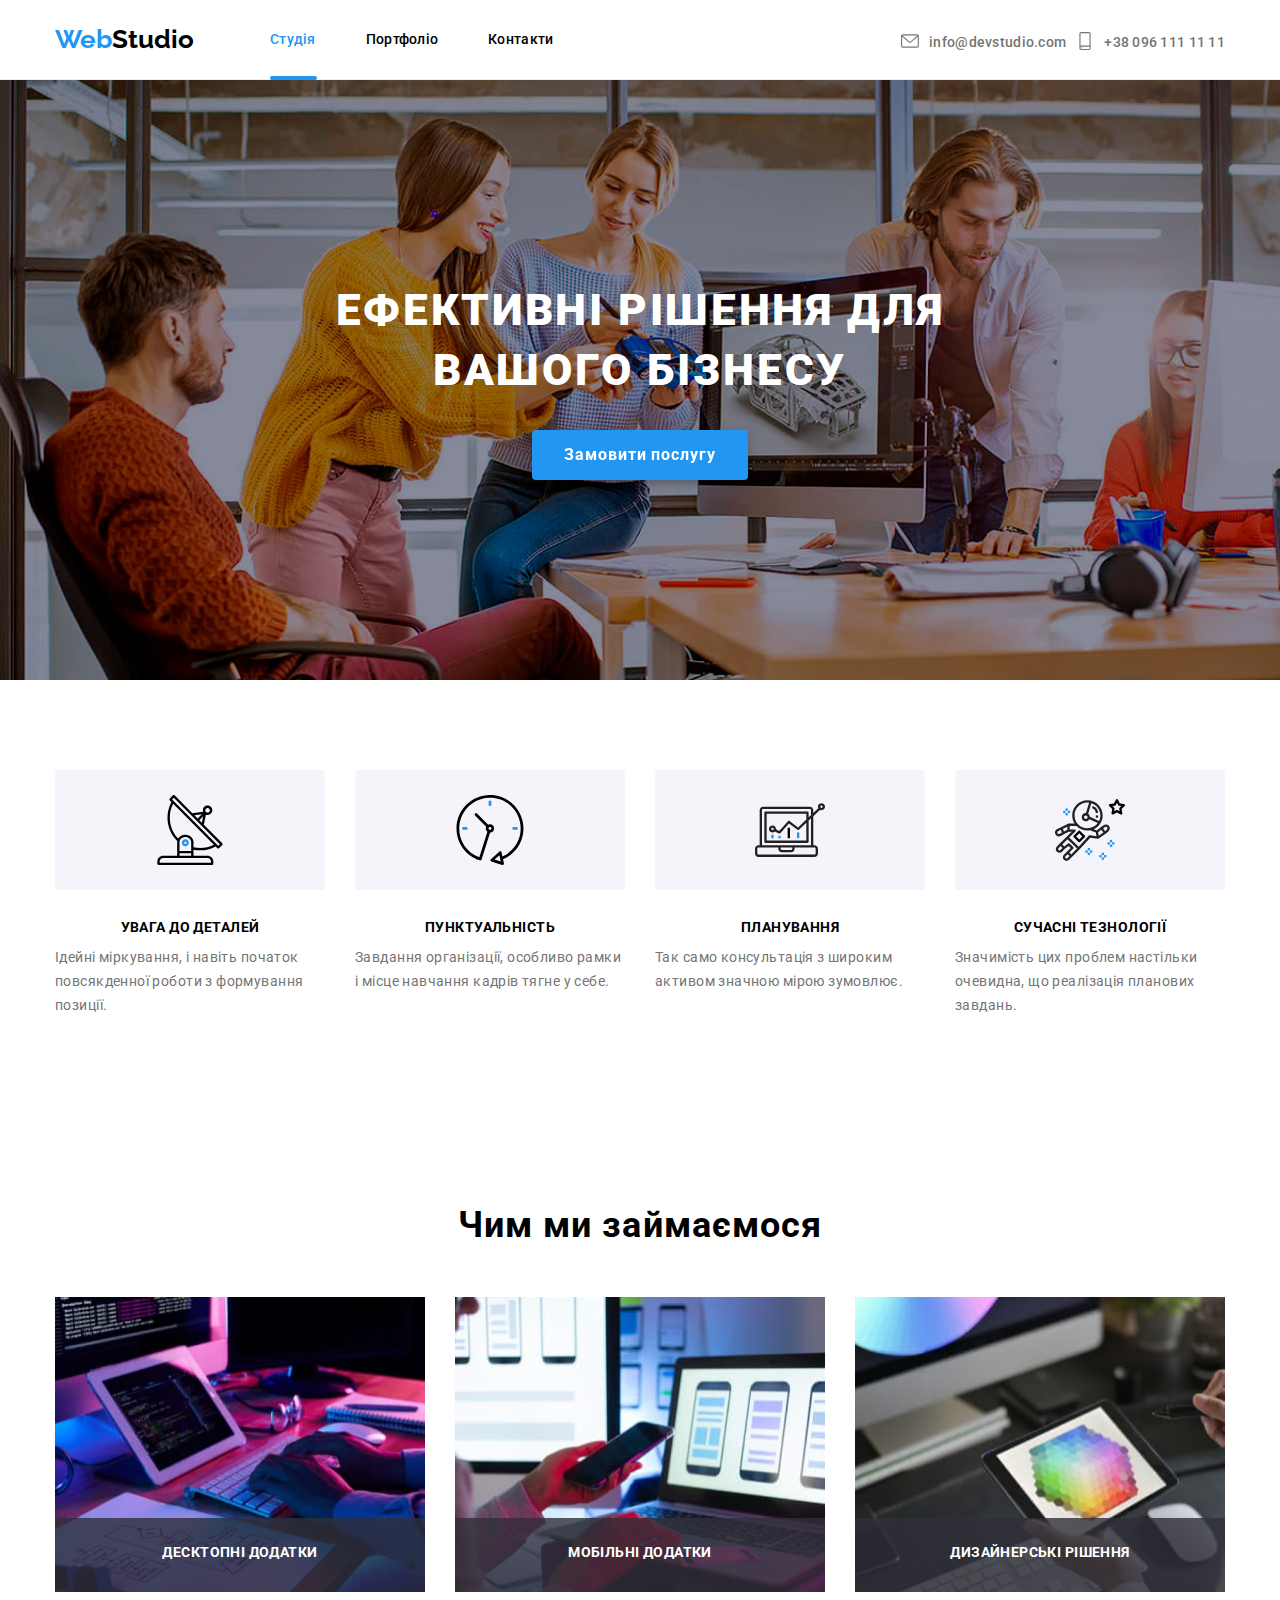
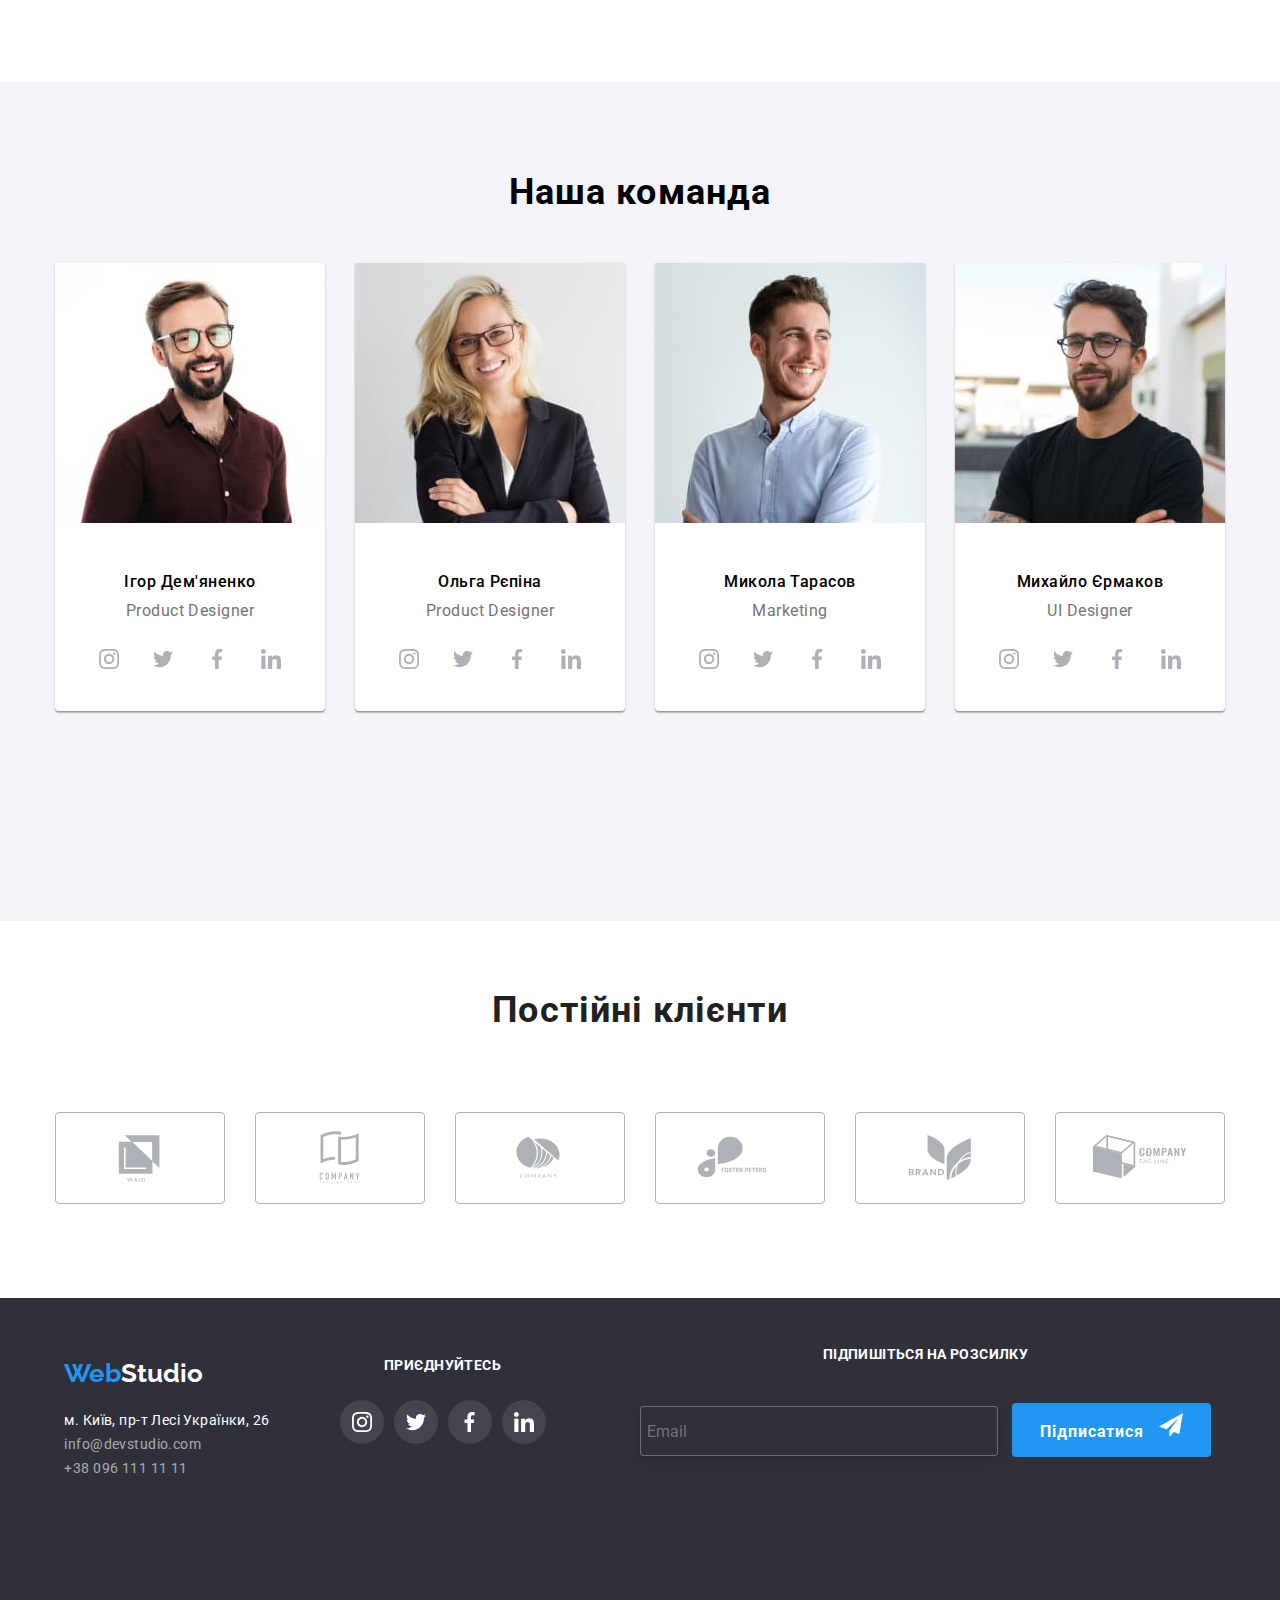
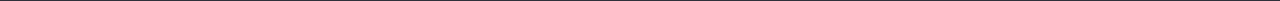
==== commit 75a1d4e0: "Зробив адапривну верстку під мобільні, планшетні та десктопні пристрої" ====
--- a/index.html
+++ b/index.html
@@ -23,8 +23,8 @@
     <header class="header">
       <div class="container header__container">
         <nav class="nav">
-          <a href="./index.html" class="logo" lang="en"
-            ><span class="logo__first-part">Web</span>Studio</a
+          <a href="./index.html" class="logo" lang="en">
+            <span class="logo__first-part">Web</span>Studio</a
           >
           <ul class="nav__list list">
             <li class="nav__list-item">
@@ -44,6 +44,11 @@
             </li>
           </ul>
         </nav>
+        <button type="button" class="mobile-menu-btn" data-menu-open>
+          <svg class="mobile-menu-btn__icon">
+            <use href="./images/sprite.svg#icon-burger"></use>
+          </svg>
+        </button>
         <div class="header__communication">
           <a href="mailto:info@devstudio.com" class="header__contact">
             <svg class="header__icon">
@@ -55,6 +60,64 @@
               <use href="./images/sprite.svg#icon-smartphone"></use></svg
             >+38 096 111 11 11</a
           >
+        </div>
+      </div>
+
+      <div class="mobile-menu" data-menu>
+        <div class="container mobile-menu__container">
+          <button type="button" class="mobile-menu__close-btn" data-menu-close>
+            <svg class="mobile-menu__close-icon" width="40" height="40">
+              <use href="/images/sprite.svg#icon-modal-close"></use>
+            </svg>
+          </button>
+          <div class="menu-navigation">
+            <ul class="menu-list list">
+              <li class="menu-list__item">
+                <a
+                  href="./index.html"
+                  class="link menu-list__link menu-list__current"
+                  >Студія</a
+                >
+              </li>
+              <li class="menu-list__item">
+                <a href="./portfolio.html" class="link menu-list__link"
+                  >Портфоліо</a
+                >
+              </li>
+              <li class="menu-list__item">
+                <a href="#" class="link menu-list__link">Контакти</a>
+              </li>
+            </ul>
+            <div class="menu__communication">
+              <ul class="menu-contact list">
+                <li class="menu-contact__item">
+                  <a href="tel:+380961111111" class="menu__tel link">
+                    +38 096 111 11 11
+                  </a>
+                </li>
+                <li class="menu-contact__item">
+                  <a href="mailto:info@devstudio.com" class="menu__mail link">
+                    info@devstudio.com
+                  </a>
+                </li>
+              </ul>
+
+              <ul class="menu-social list">
+                <li class="menu-social__item">
+                  <a href="" class="menu-social-link link">Instagram</a>
+                </li>
+                <li class="menu-social__item">
+                  <a href="" class="menu-social-link link">Twitter</a>
+                </li>
+                <li class="menu-social__item">
+                  <a href="" class="menu-social-link link">Facebook</a>
+                </li>
+                <li class="menu-social__item">
+                  <a href="" class="menu-social-link link">LinkedIn</a>
+                </li>
+              </ul>
+            </div>
+          </div>
         </div>
       </div>
     </header>
@@ -124,7 +187,7 @@
           </ul>
         </div>
       </section>
-      <!-- ======================================= our-case =================================-->
+      <!-- ============= our-case ========================-->
       <section class="our-case section">
         <div class="our-case__container container">
           <h2 class="our-case__title">Чим ми займаємося</h2>
@@ -133,7 +196,7 @@
               <a href="" class="our-case__link link">
                 <div class="our-case__thumb">
                   <img
-                    src="./images/box1.jpg"
+                    src="./images/features/box1.jpg"
                     alt="type on keyboard"
                     width="370"
                     height="295"
@@ -148,7 +211,7 @@
               <a href="" class="our-case__link link">
                 <div class="our-case__thumb">
                   <img
-                    src="./images/img.jpg"
+                    src="./images/features/img.jpg"
                     alt="with phone"
                     width="370"
                     height="295"
@@ -164,7 +227,7 @@
               <a href="" class="our-case__link link">
                 <div class="our-case__thumb">
                   <img
-                    src="./images/img-2.jpg"
+                    src="./images/features/img-2.jpg"
                     alt="with tablet"
                     width="370"
                     height="295"
@@ -178,20 +241,41 @@
           </ul>
         </div>
       </section>
-      <!-- ==================================== our team ====================================-->
+      <!-- ============= our team ====================-->
       <section class="team section">
         <div class="team__container container">
           <h2 class="team__title">Наша команда</h2>
           <ul class="team-list">
             <li class="team-list__item">
               <div class="team-list__card">
-                <img
-                  src="./images/photo1.jpg"
-                  alt="Igor"
-                  width="270"
-                  height="260"
-                  class="team-list__photo"
-                />
+                <picture>
+                  <source
+                    srcset="
+                      ./images/team/desktop/ihor.jpeg    1x,
+                      ./images/team/desktop/ihor@2x.jpeg 2x
+                    "
+                    media="(min-width:1200px)"
+                  />
+                  <source
+                    srcset="
+                      ./images/team/tablet/ihor.jpeg    1x,
+                      ./images/team/tablet/ihor@2x.jpeg 2x
+                    "
+                    media="(min-width:768px)"
+                  />
+                  <source
+                    srcset="
+                      ./images/team/mobile/ihor.jpeg    1x,
+                      ./images/team/mobile/ihor@2x.jpeg 2x
+                    "
+                    media="(max-width:767px)"
+                  />
+                  <img
+                    src="./images/team/tablet/ihor.jpeg"
+                    alt="Igor"
+                    class="team-list__photo"
+                  />
+                </picture>
                 <div class="team-list__text">
                   <h3 class="team-list__name">Ігор Дем'яненко</h3>
                   <p class="team-list__description" lang="en">
@@ -236,13 +320,34 @@
             </li>
             <li class="team-list__item">
               <div class="team-list__card">
-                <img
-                  src="./images/photo2.jpg"
-                  alt="Igor"
-                  width="270"
-                  height="260"
-                  class="team-list__photo"
-                />
+                <picture>
+                  <source
+                    srcset="
+                      ./images/team/desktop/olga.jpeg    1x,
+                      ./images/team/desktop/olga@2x.jpeg 2x
+                    "
+                    media="(min-width:1200px)"
+                  />
+                  <source
+                    srcset="
+                      ./images/team/tablet/olga.jpeg    1x,
+                      ./images/team/tablet/olga@2x.jpeg 2x
+                    "
+                    media="(min-width:768px)"
+                  />
+                  <source
+                    srcset="
+                      ./images/team/mobile/olga.jpeg    1x,
+                      ./images/team/mobile/olga@2x.jpeg 2x
+                    "
+                    media="(max-width:767px)"
+                  />
+                  <img
+                    src="./images/team/desktop/olga.jpeg"
+                    alt="Olga"
+                    class="team-list__photo"
+                  />
+                </picture>
                 <div class="team-list__text">
                   <h3 class="team-list__name">Ольга Рєпіна</h3>
                   <p class="team-list__description" lang="en">
@@ -287,13 +392,34 @@
             </li>
             <li class="team-list__item">
               <div class="team-list__card">
-                <img
-                  src="./images/photo3.jpg"
-                  alt="Nicolai"
-                  width="270"
-                  height="260"
-                  class="team-list__photo"
-                />
+                <picture>
+                  <source
+                    srcset="
+                      ./images/team/desktop/micola.jpeg    1x,
+                      ./images/team/desktop/micola@2x.jpeg 2x
+                    "
+                    media="(min-width:1200px)"
+                  />
+                  <source
+                    srcset="
+                      ./images/team/tablet/micola.jpeg    1x,
+                      ./images/team/tablet/micola@2x.jpeg 2x
+                    "
+                    media="(min-width:768px)"
+                  />
+                  <source
+                    srcset="
+                      ./images/team/mobile/micola.jpeg    1x,
+                      ./images/team/mobile/micola@2x.jpeg 2x
+                    "
+                    media="(max-width:767px)"
+                  />
+                  <img
+                    src="./images/team/desktop/micola.jpeg"
+                    alt="Micola"
+                    class="team-list__photo"
+                  />
+                </picture>
                 <div class="team-list__text">
                   <h3 class="team-list__name">Микола Тарасов</h3>
                   <p class="team-list__description" lang="en">Marketing</p>
@@ -336,13 +462,34 @@
             </li>
             <li class="team-list__item">
               <div class="team-list__card">
-                <img
-                  src="./images/photo4.jpg"
-                  alt="Michail"
-                  width="270"
-                  height="260"
-                  class="team-list__photo"
-                />
+                <picture>
+                  <source
+                    srcset="
+                      ./images/team/desktop/mihailo.jpeg    1x,
+                      ./images/team/desktop/mihailo@2x.jpeg 2x
+                    "
+                    media="(min-width:1200px)"
+                  />
+                  <source
+                    srcset="
+                      ./images/team/tablet/mihailo.jpeg    1x,
+                      ./images/team/tablet/mihailo@2x.jpeg 2x
+                    "
+                    media="(min-width:768px)"
+                  />
+                  <source
+                    srcset="
+                      ./images/team/mobile/mihailo.jpeg    1x,
+                      ./images/team/mobile/mihailo@2x.jpeg 2x
+                    "
+                    media="(max-width:767px)"
+                  />
+                  <img
+                    src="./images/team/desktop/mihailo.jpeg"
+                    alt="mihailo"
+                    class="team-list__photo"
+                  />
+                </picture>
                 <div class="team-list__text">
                   <h3 class="team-list__name">Михайло Єрмаков</h3>
                   <p class="team-list__description" lang="en">UI Designer</p>
@@ -392,7 +539,7 @@
       </section>
 
       <!-- =============================== CLIENTS =============================== -->
-      <section class="clients">
+      <section class="clients-container container">
         <h2 class="clients__title">Постійні клієнти</h2>
         <ul class="clients__list list">
           <li class="clients__item">
@@ -431,34 +578,38 @@
     <!--====================================== footer ==================================-->
     <footer class="footer">
       <div class="container footer__container">
-        <div class="footer-address__list">
-          <a href="./index.html" class="footer__logo" lang="en"
-            ><span class="logo__first-part">Web</span>Studio</a
-          >
-          <address class="footer-address">
-            <ul class="footer__list list">
-              <li>
-                <a
-                  href="https://goo.gl/maps/6yi2aYbKxjKcqL4P9"
-                  target="_blank"
-                  rel="noopener noreferrer"
-                  class="footer-address__link"
-                >
-                  м. Київ, пр-т Лесі Українки, 26</a
-                >
-              </li>
-              <li>
-                <a href="mailto:info@devstudio.com" class="footer__link"
-                  >info@devstudio.com</a
-                >
-              </li>
-              <li>
-                <a href="tel:+380961111111" class="footer-address__link"
-                  >+38 096 111 11 11</a
-                >
-              </li>
-            </ul>
-          </address>
+        <div class="footer-nav">
+          <div class="footer-address__list">
+            <a href="./index.html" class="footer__logo" lang="en"
+              ><span class="logo__first-part">Web</span>Studio</a
+            >
+            <address class="footer-address">
+              <ul class="footer__list list">
+                <li class="footer__item">
+                  <a
+                    href="https://goo.gl/maps/6yi2aYbKxjKcqL4P9"
+                    target="_blank"
+                    rel="noopener noreferrer"
+                    class="footer-address__link"
+                  >
+                    м. Київ, пр-т Лесі Українки, 26</a
+                  >
+                </li>
+                <li class="footer__item">
+                  <a href="mailto:info@devstudio.com" class="footer__link"
+                    >info@devstudio.com</a
+                  >
+                </li>
+                <li class="footer__item">
+                  <a
+                    href="tel:+380961111111"
+                    class="footer-address__link mobile_link"
+                    >+38 096 111 11 11</a
+                  >
+                </li>
+              </ul>
+            </address>
+          </div>
         </div>
         <div class="footer-icon">
           <h2 class="footer-icon__title">приєднуйтесь</h2>
@@ -602,7 +753,7 @@
         </form>
       </div>
     </div>
-
+    <script src="./js/mobile-menu.js"></script>
     <script src="./js/modal.js"></script>
   </body>
 </html>
--- a/css/main.css
+++ b/css/main.css
@@ -63,17 +63,193 @@
   text-decoration: none;
 }
 
+@media screen and (max-width: 767px) {
+  .mobile-menu {
+    position: fixed;
+    top: 0;
+    left: 0;
+    z-index: 4308;
+    width: 100%;
+    height: 100%;
+    max-height: 796px;
+    background-color: var(--accent-text-color);
+    opacity: 0;
+    visibility: hidden;
+    pointer-events: none;
+    transition-property: color;
+    transition-duration: 250ms;
+    transition-timing-function: cubic-bezier(0.4, 0, 0.2, 1);
+  }
+  .mobile-menu.is-open {
+    opacity: 1;
+    visibility: visible;
+    pointer-events: visible;
+  }
+  .mobile-menu__container {
+    position: relative;
+    height: 100%;
+    padding-top: 48px;
+    padding-bottom: 48px;
+  }
+  .mobile-menu__close-btn {
+    position: absolute;
+    top: 10px;
+    right: 15px;
+    background-color: transparent;
+    border: none;
+    padding: 0;
+    line-height: 0;
+    transition-property: fill;
+    transition-duration: 250ms;
+    transition-timing-function: cubic-bezier(0.4, 0, 0.2, 1);
+  }
+  .mobile-menu__close-btn:hover, .mobile-menu__close-btn:focus {
+    fill: var(--accent-color);
+  }
+  .menu-navigation {
+    display: flex;
+    flex-wrap: wrap;
+    padding-left: 25px;
+    align-items: flex-start;
+  }
+  .menu__communication {
+    position: absolute;
+    bottom: 48px;
+  }
+  .mobile-menu__close-icon {
+    height: 40px;
+    width: 40px;
+    padding: 11px;
+  }
+  .menu-list__item:not(:last-child) {
+    margin-bottom: 32px;
+  }
+  .menu-list__link {
+    display: block;
+    font-family: var(--primary-font);
+    font-style: normal;
+    font-weight: 500;
+    font-size: 40px;
+    line-height: 1.175;
+    letter-spacing: 0.02em;
+    color: var(--primaru-text-color);
+    transition-property: color;
+    transition-duration: 250ms;
+    transition-timing-function: cubic-bezier(0.4, 0, 0.2, 1);
+  }
+  .menu-list__link:hover, .menu-list__link:focus {
+    color: var(--accent-color);
+  }
+  .menu-list__current {
+    color: var(--accent-color);
+  }
+  .menu-list__current:hover, .menu-list__current:focus {
+    color: var(--btn-bg-color);
+  }
+  .menu-contact__item:not(:last-child) {
+    margin-bottom: 32px;
+  }
+  .menu-contact__item:last-child {
+    margin-bottom: 64px;
+  }
+  .menu__tel {
+    font-family: var(--primary-font) "Roboto";
+    font-style: normal;
+    font-weight: 500;
+    font-size: 34px;
+    line-height: 1.17;
+    letter-spacing: 0.02em;
+    color: var(--accent-color);
+  }
+  .menu__tel:hover, .menu__tel:focus {
+    color: var(--btn-bg-color);
+  }
+  .menu__mail {
+    font-family: var(--primary-font);
+    font-style: normal;
+    font-weight: 500;
+    font-size: 24px;
+    line-height: 1.16;
+    letter-spacing: 0.02em;
+    text-decoration: none;
+    color: var(--additional-text-color);
+    transition-property: color;
+    transition-duration: 250ms;
+    transition-timing-function: cubic-bezier(0.4, 0, 0.2, 1);
+  }
+  .menu__mail:hover, .menu__mail:focus {
+    color: var(--accent-color);
+  }
+  .menu-social {
+    display: flex;
+    column-gap: 10px;
+  }
+  .menu-social-link {
+    font-family: var(--primary-font);
+    font-style: normal;
+    font-weight: 500;
+    font-size: 18px;
+    line-height: 1.22;
+    letter-spacing: 0.02em;
+    color: var(--accent-color);
+  }
+  .menu-social-link:hover, .menu-social-link:focus {
+    color: var(--btn-bg-color);
+  }
+  .menu-social__item:not(:last-child):after {
+    content: "";
+    border: 1px solid rgba(33, 33, 33, 0.2);
+    transform: rotate(90deg);
+    width: 22px;
+    text-align: center;
+    margin-left: 10px;
+  }
+}
+
+@media screen and (min-width: 768px) {
+  .mobile-menu {
+    display: none;
+  }
+}
+
 .container {
-  width: 1200px;
-  margin-left: auto;
-  margin-right: auto;
+  width: 100%;
   padding-left: 15px;
   padding-right: 15px;
 }
 
-.section {
-  padding-top: 90px;
-  padding-bottom: 90px;
+@media screen and (min-width: 480px) {
+  .container {
+    width: 480px;
+    margin-left: auto;
+    margin-right: auto;
+  }
+}
+
+@media screen and (min-width: 767px) {
+  .container {
+    width: 767px;
+  }
+}
+
+@media screen and (min-width: 1200px) {
+  .container {
+    width: 1200px;
+  }
+}
+
+@media screen and (max-width: 1199px) {
+  .section {
+    padding-top: 60px;
+    padding-bottom: 60px;
+  }
+}
+
+@media screen and (min-width: 1200px) {
+  .section {
+    padding-top: 90px;
+    padding-bottom: 90px;
+  }
 }
 
 button {
@@ -82,86 +258,206 @@
   border-radius: 4px;
 }
 
-.footer-form {
-  margin-left: 93px;
-  position: relative;
-  width: 570px;
-  height: 86px;
-}
-
-.footer-form__desk {
-  font-family: var(--primary-font);
-  font-style: normal;
-  font-weight: 700;
-  font-size: 14px;
-  line-height: 1.16;
-  letter-spacing: 0.03em;
-  text-transform: uppercase;
-  color: var(--accent-text-color);
-}
-
-.footer-form__wrapper {
-  display: flex;
-  margin-top: 20px;
-}
-
-.footer-form__input {
-  height: 50px;
-  width: 358px;
-  margin-right: 12px;
-  padding-left: 15px;
-  background-color: var(--main-background-color);
-  border: 1px solid rgba(255, 255, 255, 0.3);
-  filter: drop-shadow(0px 4px 4px rgba(0, 0, 0, 0.15));
-  border-radius: 4px;
-  color: var(--accent-text-color);
-}
-
-.footer-form__btn {
-  font-family: "Roboto";
-  font-style: normal;
-  font-weight: 700;
-  font-size: 16px;
-  line-height: 1.88;
-  display: flex;
-  align-items: center;
-  text-align: center;
-  letter-spacing: 0.06em;
-  padding: 10px 28px;
-  color: var(--accent-text-color);
-  background-color: var(--accent-color);
-  transition-property: color;
-  transition-duration: 250ms;
-  transition-timing-function: cubic-bezier(0.4, 0, 0.2, 1);
-}
-
-.footer-form__btn:hover, .footer-form__btn:focus {
-  background-color: #188ce8;
-  filter: drop-shadow(0px 4px 4px rgba(0, 0, 0, 0.25));
-}
-
-.footer-form__icon {
-  width: 24px;
-  height: 24px;
-  fill: var(--accent-text-color);
-  margin-left: 10px;
-}
-
-.backdrop {
-  position: fixed;
-  top: 0;
-  left: 0;
-  z-index: 4308;
-  width: 100%;
-  height: 100%;
-  background-color: rgba(0, 0, 0, 0.2);
-  transition: opacity 250ms cubic-bezier(0.4, 0, 0.2, 1), visibility 250ms cubic-bezier(0.4, 0, 0.2, 1);
-}
-
-.backdrop.is-hidden {
-  opacity: 0;
-  visibility: hidden;
-  pointer-events: none;
+@media screen and (max-width: 767px) {
+  .footer-form {
+    margin-top: 60px;
+    margin-left: auto;
+    margin-right: auto;
+    justify-content: center;
+    align-items: center;
+    text-align: center;
+    position: relative;
+    width: 450px;
+    height: 156px;
+  }
+  .footer-form__desk {
+    font-family: var(--primary-font);
+    font-style: normal;
+    font-weight: 700;
+    font-size: 14px;
+    line-height: 1.16;
+    letter-spacing: 0.03em;
+    text-transform: uppercase;
+    color: var(--accent-text-color);
+  }
+  .footer-form__wrapper {
+    display: block;
+    margin-top: 20px;
+  }
+  .footer-form__input {
+    height: 50px;
+    width: 450px;
+    background-color: var(--main-background-color);
+    border: 1px solid rgba(255, 255, 255, 0.3);
+    filter: drop-shadow(0px 4px 4px rgba(0, 0, 0, 0.15));
+    border-radius: 4px;
+    color: var(--accent-text-color);
+  }
+  .footer-form__btn {
+    font-family: "Roboto";
+    font-style: normal;
+    font-weight: 700;
+    font-size: 16px;
+    line-height: 1.88;
+    display: flex;
+    align-items: center;
+    margin-right: auto;
+    margin-left: auto;
+    letter-spacing: 0.06em;
+    padding: 10px 28px;
+    margin-top: 20px;
+    color: var(--accent-text-color);
+    background-color: var(--accent-color);
+    transition-property: color;
+    transition-duration: 250ms;
+    transition-timing-function: cubic-bezier(0.4, 0, 0.2, 1);
+  }
+  .footer-form__btn:hover, .footer-form__btn:focus {
+    background-color: #188ce8;
+    filter: drop-shadow(0px 4px 4px rgba(0, 0, 0, 0.25));
+  }
+  .footer-form__icon {
+    width: 24px;
+    height: 24px;
+    fill: var(--accent-text-color);
+    margin-left: 10px;
+  }
+}
+
+@media screen and (min-width: 768px) {
+  .footer-form {
+    margin-left: auto;
+    margin-right: auto;
+    justify-content: center;
+    align-items: center;
+    text-align: center;
+    position: relative;
+    width: 450px;
+    height: 156px;
+  }
+  .footer-form__desk {
+    font-family: var(--primary-font);
+    font-style: normal;
+    font-weight: 700;
+    font-size: 14px;
+    line-height: 1.16;
+    letter-spacing: 0.03em;
+    text-transform: uppercase;
+    color: var(--accent-text-color);
+  }
+  .footer-form__wrapper {
+    display: block;
+    margin-top: 20px;
+  }
+  .footer-form__input {
+    height: 50px;
+    width: 450px;
+    background-color: var(--main-background-color);
+    border: 1px solid rgba(255, 255, 255, 0.3);
+    filter: drop-shadow(0px 4px 4px rgba(0, 0, 0, 0.15));
+    border-radius: 4px;
+    color: var(--accent-text-color);
+  }
+  .footer-form__btn {
+    font-family: "Roboto";
+    font-style: normal;
+    font-weight: 700;
+    font-size: 16px;
+    line-height: 1.88;
+    display: flex;
+    justify-content: center;
+    text-align: center;
+    align-items: center;
+    text-align: center;
+    letter-spacing: 0.06em;
+    padding: 10px 28px;
+    margin-top: 20px;
+    margin-left: auto;
+    margin-right: auto;
+    color: var(--accent-text-color);
+    background-color: var(--accent-color);
+    transition-property: color;
+    transition-duration: 250ms;
+    transition-timing-function: cubic-bezier(0.4, 0, 0.2, 1);
+  }
+  .footer-form__btn:hover, .footer-form__btn:focus {
+    background-color: #188ce8;
+    filter: drop-shadow(0px 4px 4px rgba(0, 0, 0, 0.25));
+  }
+  .footer-form__icon {
+    width: 24px;
+    height: 24px;
+    fill: var(--accent-text-color);
+    margin-left: 10px;
+  }
+}
+
+@media screen and (min-width: 1200px) {
+  .footer-form {
+    display: flex;
+    justify-content: center;
+    align-items: center;
+    text-align: center;
+    position: relative;
+    width: 580px;
+    height: 86px;
+    margin-top: 72px;
+    margin: 0;
+  }
+  .footer-form__wrapper {
+    display: block;
+  }
+  .footer-form__input {
+    height: 50px;
+    width: 358px;
+    margin-right: 10px;
+  }
+  .footer-form__btn {
+    font-family: "Roboto";
+    font-style: normal;
+    font-weight: 700;
+    font-size: 16px;
+    line-height: 1.88;
+    display: inline-block;
+    letter-spacing: 0.06em;
+  }
+}
+
+@media screen and (max-width: 1199px) {
+  .backdrop {
+    position: fixed;
+    top: 0;
+    left: 30%;
+    z-index: 4308;
+    background-color: rgba(0, 0, 0, 0.2);
+    width: 450px;
+    height: 100%;
+    background-color: rgba(0, 0, 0, 0.2);
+    transition: opacity 250ms cubic-bezier(0.4, 0, 0.2, 1), visibility 250ms cubic-bezier(0.4, 0, 0.2, 1);
+  }
+  .backdrop.is-hidden {
+    opacity: 0;
+    visibility: hidden;
+    pointer-events: none;
+  }
+}
+
+@media screen and (min-width: 1200px) {
+  .backdrop {
+    position: fixed;
+    top: 0;
+    left: 0;
+    z-index: 4308;
+    width: 100%;
+    height: 100%;
+    background-color: rgba(0, 0, 0, 0.2);
+    transition: opacity 250ms cubic-bezier(0.4, 0, 0.2, 1), visibility 250ms cubic-bezier(0.4, 0, 0.2, 1);
+  }
+  .backdrop.is-hidden {
+    opacity: 0;
+    visibility: hidden;
+    pointer-events: none;
+  }
 }
 
 .modal-close {
@@ -370,6 +666,76 @@
   filter: drop-shadow(0px 4px 4px rgba(0, 0, 0, 0.25));
 }
 
+@media screen and (max-width: 767px) {
+  .nav__list {
+    display: none;
+  }
+  .header__communication {
+    display: none;
+  }
+  .mobile-menu-btn {
+    background-color: transparent;
+    border: none;
+    padding: 0;
+    line-height: 0;
+    width: 40px;
+    height: 40px;
+  }
+  .mobile-menu-btn__icon {
+    width: 24px;
+    height: 16px;
+    padding: 16px, 24px;
+  }
+}
+
+@media screen and (min-width: 767px) {
+  .header__container {
+    height: 79px;
+  }
+  .mobile-menu-btn {
+    display: none;
+  }
+  .mobile-menu-btn__icon {
+    display: none;
+  }
+  .nav {
+    display: flex;
+    align-items: center;
+    column-gap: 70px;
+    margin-top: 32px;
+    margin-bottom: 32px;
+  }
+  .nav__list {
+    display: flex;
+    column-gap: 50px;
+  }
+  .header__communication {
+    display: block;
+    column-gap: 10px;
+    margin-top: 23px;
+    margin-bottom: 23px;
+  }
+  .header__contact {
+    display: block;
+    font-weight: 500;
+    font-size: 12px;
+    line-height: 1.16;
+  }
+  .header__icon {
+    width: 14px;
+    height: 14px;
+  }
+}
+
+@media screen and (min-width: 1200px) {
+  .header {
+    width: 100%;
+  }
+  .header__communication {
+    display: flex;
+  }
+}
+
 .header {
   border-bottom: 1px solid var(--extra-border-color);
 }
@@ -377,19 +743,7 @@
 .header__container {
   display: flex;
   align-items: center;
-  height: 80px;
-}
-
-.nav {
-  display: flex;
-  align-items: center;
-  column-gap: 90px;
-}
-
-.nav__list {
-  display: flex;
-  column-gap: 50px;
-  padding-top: 32px;
+  justify-content: space-between;
 }
 
 .logo {
@@ -450,25 +804,20 @@
 
 .nav__list-link--current::after {
   display: block;
+  position: absolute;
   content: "";
-  width: 100%;
+  width: 47px;
   height: 4px;
   background-color: var(--accent-color);
   border-radius: 2px;
   margin-top: 28px;
 }
 
-.header__communication {
-  display: flex;
-  margin-left: auto;
-  column-gap: 50px;
-}
-
 .header__icon {
-  display: block;
-  position: absolute;
-  left: -28px;
-  top: -1px;
+  display: inline;
+  position: relative;
+  left: 0;
+  top: 3px;
   width: 18px;
   height: 18px;
   fill: var(--additional-text-color);
@@ -484,7 +833,6 @@
 }
 
 .header__contact {
-  position: relative;
   font-family: var(--primary-font);
   font-style: normal;
   font-weight: 500;
@@ -493,9 +841,6 @@
   letter-spacing: 0.02em;
   color: var(--additional-text-color);
   text-decoration: none;
-  margin-left: 0 auto;
-  margin-top: 32px;
-  margin-bottom: 32px;
   transition-property: color;
   transition-duration: 250ms;
   transition-timing-function: cubic-bezier(0.4, 0, 0.2, 1);
@@ -505,564 +850,984 @@
   color: var(--accent-color);
 }
 
-.hero__container {
-  display: block;
-  align-items: center;
-  padding-bottom: 200px;
-}
-
-.hero {
-  margin: 0 auto;
-  max-width: 1600px;
-  background-color: var(--main-background-color);
-  background-image: linear-gradient(rgba(47, 48, 58, 0.4), rgba(47, 48, 58, 0.4)), url(../images/hero-bgi.jpg);
-  background-size: cover;
-}
-
-.hero__title {
-  font-family: var(--primary-font);
-  font-style: normal;
-  font-size: 44px;
-  font-weight: 900;
-  line-height: 1.36364;
-  letter-spacing: 0.06em;
-  text-transform: uppercase;
-  color: var(--accent-text-color);
-  display: flex;
-  text-align: center;
-  padding-top: 200px;
-  margin-bottom: 30px;
-  width: 696px;
-  margin-left: auto;
-  margin-right: auto;
-}
-
-.hero__btn {
-  font-family: var(--primary-font);
-  font-weight: 700;
-  font-style: normal;
-  font-size: 16px;
-  line-height: 1.88;
-  letter-spacing: 0.06em;
-  color: var(--accent-text-color);
-  background-color: var(--accent-color);
-  filter: drop-shadow(0px 4px 4px rgba(0, 0, 0, 0.25));
-  align-items: center;
-  text-align: center;
-  display: block;
-  margin: 0 auto;
-  padding: 10px 32px;
-  transition-property: color;
-  transition-property: background-color;
-  transition-duration: 250ms;
-  transition-timing-function: cubic-bezier(0.4, 0, 0.2, 1);
-}
-
-.hero__btn:hover, .hero__btn:focus {
-  color: var(--accent-text-color);
-  background-color: var(--btn-bg-color);
-}
-
-.features {
-  margin-bottom: 0;
-  padding-bottom: 47px;
-}
-
-.features__container {
-  display: block;
-}
-
-.features__icon {
-  width: 70px;
-  height: 70px;
-}
-
-.features__icon--item {
-  display: flex;
-  justify-content: center;
-  align-items: center;
-  width: 270px;
-  height: 120px;
-  background-color: var(--background-btn-color);
-  border-radius: 4px;
-}
-
-.features__title {
-  margin: 0 auto;
-  margin-bottom: 30px;
-  font-family: var(--primary-font);
-  font-style: normal;
-  font-weight: 900;
-  font-size: 44px;
-  line-height: 1.36;
-  text-align: center;
-  letter-spacing: 0.06em;
-  text-transform: uppercase;
-  color: var(--accent-text-color);
-}
-
-.features__list {
-  display: flex;
-  flex-wrap: wrap;
-  column-gap: 30px;
-  margin-bottom: 50px;
-}
-
-.features__item {
-  flex-basis: calc((100% - 3 * 30px) / 4);
-}
-
-.features__item--title {
-  font-family: var(--primary-font);
-  font-style: normal;
-  font-size: 14px;
-  font-weight: 700;
-  line-height: 1.14286;
-  font-weight: 700;
-  font-size: 14px;
-  line-height: 1.14;
-  letter-spacing: 0.03em;
-  text-transform: uppercase;
-  color: var(--primaru-text-color);
-  padding-bottom: 10px;
-  padding-top: 30px;
-}
-
-.features__item--text {
-  font-family: var(--primary-font);
-  font-style: normal;
-  font-weight: 400;
-  font-size: 14px;
-  line-height: 1.71;
-  letter-spacing: 0.03em;
-  color: var(--additional-text-color);
-}
-
-.our-case {
-  margin-top: 0;
-  padding-top: 47px;
-}
-
-.our-case__container {
-  display: block;
-}
-
-.our-case__title {
-  font-family: var(--primary-font);
-  font-style: normal;
-  font-weight: 700;
-  font-size: 36px;
-  line-height: 1.16;
-  text-align: center;
-  letter-spacing: 0.03em;
-  color: var(--primaru-text-color);
-  margin-bottom: 50px;
-}
-
-.our-case__list {
-  display: flex;
-  flex-wrap: wrap;
-  column-gap: 30px;
-}
-
-.our-case__thumb {
-  position: relative;
-  overflow: hidden;
-}
-
-.our-case__overlay {
-  position: absolute;
-  height: 25%;
-  width: 100%;
-  bottom: 0;
-  background-color: rgba(47, 48, 58, 0.8);
-}
-
-.our-case__text {
-  font-family: var(--primary-font);
-  font-style: normal;
-  font-weight: 700;
-  font-size: 14px;
-  line-height: 1.14;
-  text-align: center;
-  letter-spacing: 0.03em;
-  text-transform: uppercase;
-  color: var(--accent-text-color);
-  padding-top: 27px;
-  padding-bottom: 27px;
-}
-
-.team {
-  margin-bottom: 0;
-  background-color: var(--background-btn-color);
-}
-
-.team__title {
-  font-family: var(--primary-font);
-  font-style: normal;
-  font-weight: 700;
-  font-size: 36px;
-  line-height: 1.16;
-  text-align: center;
-  letter-spacing: 0.03em;
-  color: var(--primaru-text-color);
-  margin-bottom: 50px;
-}
-
-.team-list {
-  display: flex;
-  flex-wrap: wrap;
-  list-style: none;
-  column-gap: 30px;
-  padding-bottom: 90px;
-}
-
-.team-list__card {
-  padding-bottom: 30px;
-  background-color: var(--accent-text-color);
-  box-shadow: 0px 1px 3px rgba(0, 0, 0, 0.12), 0px 1px 1px rgba(0, 0, 0, 0.14), 0px 2px 1px rgba(0, 0, 0, 0.2);
-  border-radius: 0px 0px 4px 4px;
-}
-
-.team-list__text {
-  padding-top: 50px;
-}
-
-.team-list__name {
-  font-family: var(--primary-font);
-  font-style: normal;
-  font-weight: 500;
-  font-size: 16px;
-  line-height: 1.18;
-  text-align: center;
-  letter-spacing: 0.03em;
-  color: var(--primaru-text-color);
-  margin-bottom: 10px;
-}
-
-.team-list__description {
-  font-family: var(--primary-font);
-  font-style: normal;
-  font-weight: 400;
-  font-size: 16px;
-  line-height: 1.18;
-  text-align: center;
-  letter-spacing: 0.03em;
-  color: var(--additional-text-color);
-}
-
-.social-list {
-  display: flex;
-  justify-content: center;
-  align-items: center;
-  width: 206px;
-  height: 44px;
-  margin: 0 auto;
-  margin-top: 16px;
-  column-gap: 10px;
-}
-
-.social-list__link {
-  display: flex;
-  justify-content: center;
-  align-items: center;
-  width: 44px;
-  height: 44px;
-  border-radius: 50%;
-  transition-property: color, background-color;
-  transition-duration: 250ms;
-  transition-timing-function: cubic-bezier(0.4, 0, 0.2, 1);
-}
-
-.social-list__link:hover, .social-list__link:focus {
-  background-color: var(--accent-color);
-}
-
-.social-list__icon {
-  width: 20px;
-  height: 20px;
-  fill: #afb1b8;
-  transition-property: fill;
-  transition-duration: 250ms;
-  transition-timing-function: cubic-bezier(0.4, 0, 0.2, 1);
-}
-
-.social-list__link:hover .social-list__icon,
-.social-list__link:focus .social-list__icon {
-  fill: var(--accent-text-color);
-}
-
-.clients__title {
-  font-family: "Roboto";
-  font-style: normal;
-  font-weight: 700;
-  font-size: 36px;
-  line-height: 1.16;
-  text-align: center;
-  letter-spacing: 0.03em;
-  color: var(--primary-text-color);
-  padding-top: 69px;
-}
-
-.clients__list {
-  display: flex;
-  justify-content: center;
-  align-items: center;
-  column-gap: 30px;
-  padding-bottom: 94px;
-  padding-top: 50px;
-}
-
-.clients__item {
-  width: 170px;
-  height: 92px;
-  border: 1px solid #afb1b8;
-  border-radius: 4px;
-  transition-property: color;
-  transition-duration: 250ms;
-  transition-timing-function: cubic-bezier(0.4, 0, 0.2, 1);
-  display: flex;
-  justify-content: center;
-  align-items: center;
-  column-gap: 30px;
-}
-
-.clients__item:hover, .clients__item:focus {
-  color: var(--accent-color);
-  border-color: var(--accent-color);
-  cursor: pointer;
-}
-
-.clients__icon {
-  fill: #afb1b8;
-  height: 92px;
-  padding: 16px 32px;
-  transition-property: fill, background-color;
-  transition-duration: 250ms;
-  transition-timing-function: cubic-bezier(0.4, 0, 0.2, 1);
-}
-
-.clients__item:hover .clients__icon,
-.clients__item:focus .clients__icon {
-  fill: var(--accent-color);
-}
-
-.menu__list {
-  display: flex;
-  list-style: none;
-  column-gap: 8px;
-  justify-content: center;
-  margin-bottom: 50px;
-}
-
-.menu__btn {
-  font-family: var(--primary-font);
-  font-style: normal;
-  font-weight: 500;
-  font-size: 16px;
-  line-height: 1.62;
-  text-align: center;
-  letter-spacing: 0.03em;
-  padding: 6px 26px;
-  color: var(--primaru-text-color);
-  background-color: var(--background-btn-color);
-}
-
-.menu__btn:hover, .menu__btn:focus {
-  color: var(--accent-text-color);
-  background-color: var(--accent-color);
-  box-shadow: 0px 1px 1px rgba(0, 0, 0, 0.12), 0px 4px 4px rgba(0, 0, 0, 0.06), 1px 4px 6px rgba(0, 0, 0, 0.16);
-}
-
-.portfolio__text {
-  border: #eeeeee 1px solid;
-  border-top: none;
-}
-
-.portfolio__list {
-  display: flex;
-  flex-wrap: wrap;
-  list-style: none;
-  column-gap: 30px;
-  row-gap: 30px;
-}
-
-.portfolio__link {
-  display: block;
-}
-
-.portfolio__link:hover, .portfolio__link:focus {
-  background: #ffffff;
-  box-shadow: 0px 1px 1px rgba(0, 0, 0, 0.12), 0px 4px 4px rgba(0, 0, 0, 0.06), 1px 4px 6px rgba(0, 0, 0, 0.16);
-  transform: translateY(0%);
-}
-
-.portfolio__thumb {
-  display: inline-block;
-  content: "";
-  position: relative;
-  overflow: hidden;
-}
-
-.portfolio-overlay {
-  position: absolute;
-  width: 370px;
-  height: 295px;
-  top: 0;
-  left: 0;
-  transform: translateY(100%);
-  transition: transform 250ms cubic-bezier(0.4, 0, 0.2, 1);
-}
-
-.portfolio__link :hover .portfolio-overlay,
-.portfolio__link :focus .portfolio-overlay {
-  transform: translateY(0%);
-}
-
-.portfolio-overlay__text {
-  background-color: rgba(33, 150, 243, 0.9);
-  font-family: var(--primary-font);
-  font-style: normal;
-  font-weight: 400;
-  font-size: 18px;
-  line-height: 1.56;
-  letter-spacing: 0.03em;
-  color: var(--accent-text-color);
-  padding: 63px 24px;
-}
-
-.portfolio__title {
-  font-family: var(--primary-font);
-  font-style: normal;
-  font-weight: 700;
-  font-size: 18px;
-  line-height: 2;
-  letter-spacing: 0.06em;
-  color: var(--primary-text-color);
-  padding-top: 20px;
-  padding-bottom: 4px;
-  padding-left: 24px;
-}
-
-.portfolio__description {
-  font-family: var(--primary-font);
-  font-style: normal;
-  font-weight: 400;
-  font-size: 16px;
-  line-height: 1.88;
-  letter-spacing: 0.03em;
-  color: var(--additional-text-color);
-  padding-bottom: 20px;
-  padding-left: 24px;
-}
-
-.footer {
-  background-color: var(--main-background-color);
-}
-
-.footer__container {
-  display: flex;
-  align-items: baseline;
-  padding-top: 60px;
-  padding-bottom: 60px;
-}
-
-.footer-address__list {
-  margin-right: 70px;
-}
-
-.footer__logo {
-  width: 145px;
-  height: 31px;
-  left: 215px;
-  margin-top: 60px;
-  font-family: var(--secondary-font);
-  font-style: normal;
-  font-weight: 700;
-  font-size: 26px;
-  line-height: 31px;
-  color: var(--accent-text-color);
-  text-decoration: none;
-}
-
-.footer__link,
-.footer-address__link {
-  font-family: var(--primary-font);
-  font-style: normal;
-  font-weight: 400;
-  font-size: 14px;
-  line-height: 1.71;
-  letter-spacing: 0.03em;
-  text-decoration: none;
-}
-
-.footer-address {
-  padding-top: 20px;
-}
-
-.footer__link {
-  color: var(--address-text-color);
-}
-
-.footer-address__link {
-  color: var(--accent-text-color);
-}
-
-.footer-icon {
-  width: 206px;
-  height: 80px;
-}
-
-.footer-icon__title {
-  font-family: var(--primary-font);
-  font-style: normal;
-  font-weight: 700;
-  font-size: 14px;
-  line-height: 1.14;
-  letter-spacing: 0.03em;
-  text-transform: uppercase;
-  color: var(--accent-text-color);
-}
-
-.footer-icon__list {
-  display: flex;
-  justify-content: center;
-  align-items: center;
-  width: 206px;
-  height: 80px;
-  margin: 0 auto;
-  column-gap: 10px;
-  padding-top: 16px;
-}
-
-.footer-icon__link {
-  display: flex;
-  justify-content: center;
-  align-items: center;
-  width: 44px;
-  height: 44px;
-  border-radius: 50%;
-  background: rgba(255, 255, 255, 0.1);
-  transition-property: color, background-color;
-  transition-duration: 250ms;
-  transition-timing-function: cubic-bezier(0.4, 0, 0.2, 1);
-}
-
-.footer-icon__link:hover, .footer-icon__link:focus {
-  background-color: var(--accent-color);
-}
-
-.footer-icon__svg {
-  width: 20px;
-  height: 20px;
-  fill: var(--accent-text-color);
-  transition-property: fill;
-  transition-duration: 250ms;
-  transition-timing-function: cubic-bezier(0.4, 0, 0.2, 1);
-}
-
-.footer-icon__link:hover .footer-icon__svg,
-.footer-icon__link:focus .footer-icon__svg {
-  fill: var(--accent-text-color);
+@media screen and (max-width: 767px) {
+  .hero__container {
+    display: block;
+    align-items: center;
+    height: 400px;
+  }
+  .hero {
+    margin: 0 auto;
+    max-width: 480px;
+    background-color: var(--main-background-color);
+    background-image: linear-gradient(rgba(47, 48, 58, 0.4), rgba(47, 48, 58, 0.4)), url(../images/hero/mobile/hero-bgi.jpeg);
+    background-size: cover;
+    background-repeat: no-repeat;
+    background-position: 50% 50%;
+  }
+  .hero__title {
+    font-family: var(--primary-font);
+    font-style: normal;
+    font-size: 26px;
+    font-weight: 900;
+    line-height: 1.61538;
+    letter-spacing: 0.06em;
+    text-align: center;
+    text-transform: uppercase;
+    color: var(--accent-text-color);
+    display: flex;
+    text-align: center;
+    padding-top: 118px;
+    margin-bottom: 30px;
+    width: 360px;
+    margin-left: auto;
+    margin-right: auto;
+  }
+  .hero__btn {
+    font-family: var(--primary-font);
+    font-weight: 700;
+    font-style: normal;
+    font-size: 16px;
+    line-height: 1.88;
+    letter-spacing: 0.06em;
+    color: var(--accent-text-color);
+    background-color: var(--accent-color);
+    filter: drop-shadow(0px 4px 4px rgba(0, 0, 0, 0.25));
+    align-items: center;
+    text-align: center;
+    display: block;
+    margin: 0 auto;
+    padding: 10px 32px;
+    transition-property: color;
+    transition-property: background-color;
+    transition-duration: 250ms;
+    transition-timing-function: cubic-bezier(0.4, 0, 0.2, 1);
+  }
+  .hero__btn:hover, .hero__btn:focus {
+    color: var(--accent-text-color);
+    background-color: var(--btn-bg-color);
+  }
+}
+
+@media screen and (min-device-pixel-ratio: 2) and (max-width: 767px), (-webkit-min-device-pixel-ratio: 2), (min-resolution: 192dpi), (min-resolution: 2dppx) {
+  .hero {
+    background-image: url(/images/hero/mobile/hero-bgi@2x.jpg);
+  }
+}
+
+@media screen and (min-width: 768px) {
+  .hero__container {
+    display: block;
+    align-items: center;
+    height: 400px;
+  }
+  .hero {
+    margin: 0 auto;
+    max-width: 768px;
+    background-color: var(--main-background-color);
+    background-image: linear-gradient(rgba(47, 48, 58, 0.4), rgba(47, 48, 58, 0.4)), url(/images/hero/tablet/hero-bgi.jpg);
+    background-size: contain;
+    background-repeat: no-repeat;
+  }
+  .hero__title {
+    font-family: var(--primary-font);
+    font-style: normal;
+    font-size: 26px;
+    font-weight: 900;
+    line-height: 1.61538;
+    letter-spacing: 0.06em;
+    text-align: center;
+    text-transform: uppercase;
+    color: var(--accent-text-color);
+    display: flex;
+    text-align: center;
+    padding-top: 118px;
+    margin-bottom: 30px;
+    width: 360px;
+    margin-left: auto;
+    margin-right: auto;
+  }
+  .hero__btn {
+    font-family: var(--primary-font);
+    font-weight: 700;
+    font-style: normal;
+    font-size: 16px;
+    line-height: 1.88;
+    letter-spacing: 0.06em;
+    color: var(--accent-text-color);
+    background-color: var(--accent-color);
+    filter: drop-shadow(0px 4px 4px rgba(0, 0, 0, 0.25));
+    align-items: center;
+    text-align: center;
+    display: block;
+    margin: 0 auto;
+    padding: 10px 32px;
+    transition-property: color;
+    transition-property: background-color;
+    transition-duration: 250ms;
+    transition-timing-function: cubic-bezier(0.4, 0, 0.2, 1);
+  }
+  .hero__btn:hover, .hero__btn:focus {
+    color: var(--accent-text-color);
+    background-color: var(--btn-bg-color);
+  }
+}
+
+@media screen and (min-device-pixel-ratio: 2) and (min-width: 768px), (-webkit-min-device-pixel-ratio: 2), (min-resolution: 192dpi), (min-resolution: 2dppx) {
+  .hero {
+    background-image: url(/images/hero/tablet/hero-bgi@2x.jpg);
+  }
+}
+
+@media screen and (min-width: 1200px) {
+  .hero__container {
+    height: 600px;
+  }
+  .hero__container {
+    display: block;
+    align-items: center;
+    padding-bottom: 200px;
+  }
+  .hero {
+    margin: 0 auto;
+    max-width: 1600px;
+    background-color: var(--main-background-color);
+    background-image: linear-gradient(rgba(47, 48, 58, 0.4), rgba(47, 48, 58, 0.4)), url(/images/hero/hero-bgi.jpg);
+    background-size: cover;
+  }
+  .hero {
+    background-image: url(/images/hero/desktop/hero-bgi.jpg);
+    max-width: 1600px;
+    max-height: 600px;
+    background-size: cover;
+    margin: 0 auto;
+  }
+  .hero__title {
+    font-size: 44px;
+    font-weight: 900;
+    line-height: 1.36364;
+    padding-top: 200px;
+    margin-bottom: 30px;
+    width: 696px;
+    margin-left: auto;
+    margin-right: auto;
+  }
+}
+
+@media screen and (max-width: 767px) {
+  .features__container {
+    display: block;
+    max-width: 480px;
+  }
+  .features__icon {
+    width: 70px;
+    height: 70px;
+  }
+  .features__icon--item {
+    display: flex;
+    justify-content: center;
+    align-items: center;
+    width: 450px;
+    height: 120px;
+    background-color: var(--background-btn-color);
+    border-radius: 4px;
+  }
+  .features__list {
+    margin-bottom: 30px;
+  }
+  .features__item {
+    margin-bottom: 30px;
+  }
+  .features__item--title {
+    font-family: var(--primary-font);
+    font-style: normal;
+    font-size: 14px;
+    font-weight: 700;
+    line-height: 1.14286;
+    font-weight: 700;
+    font-size: 14px;
+    line-height: 1.14;
+    letter-spacing: 0.03em;
+    text-transform: uppercase;
+    color: var(--primaru-text-color);
+    align-items: center;
+    text-align: center;
+    padding-bottom: 10px;
+    padding-top: 30px;
+  }
+  .features__item--text {
+    font-family: var(--primary-font);
+    font-style: normal;
+    font-weight: 400;
+    font-size: 14px;
+    line-height: 1.71;
+    letter-spacing: 0.03em;
+    color: var(--additional-text-color);
+  }
+}
+
+@media screen and (min-width: 768px) {
+  .features__container {
+    display: block;
+    max-width: 768px;
+    align-items: center;
+  }
+  .features__icon {
+    width: 70px;
+    height: 70px;
+  }
+  .features__icon--item {
+    display: flex;
+    justify-content: center;
+    align-items: center;
+    width: 354px;
+    height: 120px;
+    background-color: var(--background-btn-color);
+    border-radius: 4px;
+  }
+  .features__list {
+    display: flex;
+    flex-wrap: wrap;
+    gap: 29px;
+  }
+  .features__item {
+    width: 354px;
+  }
+  .features__item--title {
+    font-family: var(--primary-font);
+    font-style: normal;
+    font-size: 14px;
+    font-weight: 700;
+    line-height: 1.14286;
+    font-weight: 700;
+    font-size: 14px;
+    line-height: 1.14;
+    letter-spacing: 0.03em;
+    text-transform: uppercase;
+    color: var(--primaru-text-color);
+    align-items: center;
+    text-align: center;
+    padding-bottom: 10px;
+    padding-top: 30px;
+  }
+  .features__item--text {
+    font-family: var(--primary-font);
+    font-style: normal;
+    font-weight: 400;
+    font-size: 14px;
+    line-height: 1.71;
+    letter-spacing: 0.03em;
+    color: var(--additional-text-color);
+  }
+}
+
+@media screen and (min-width: 1200px) {
+  .features__container {
+    max-width: 1600px;
+    display: block;
+  }
+  .features__icon {
+    width: 70px;
+    height: 70px;
+  }
+  .features__icon--item {
+    display: flex;
+    justify-content: center;
+    align-items: center;
+    width: 270px;
+    height: 120px;
+  }
+  .features__list {
+    display: flex;
+    flex-wrap: wrap;
+    column-gap: 30px;
+    margin-bottom: 50px;
+  }
+  .features__item {
+    flex-basis: calc((100% - 3 * 30px) / 4);
+  }
+  .features__item--title {
+    font-family: var(--primary-font);
+    font-style: normal;
+    font-size: 14px;
+    font-weight: 700;
+    line-height: 1.14286;
+    font-weight: 700;
+    font-size: 14px;
+    line-height: 1.14;
+    letter-spacing: 0.03em;
+    text-transform: uppercase;
+    color: var(--primaru-text-color);
+    padding-bottom: 10px;
+    padding-top: 30px;
+  }
+  .features__item--text {
+    font-family: var(--primary-font);
+    font-style: normal;
+    font-weight: 400;
+    font-size: 14px;
+    line-height: 1.71;
+    letter-spacing: 0.03em;
+    color: var(--additional-text-color);
+  }
+}
+
+@media screen and (max-width: 1199px) {
+  .our-case {
+    display: none;
+    opacity: 0;
+    visibility: hidden;
+    pointer-events: none;
+  }
+}
+
+@media screen and (min-width: 1200px) {
+  .our-case {
+    opacity: 1;
+    visibility: visible;
+    pointer-events: visible;
+    margin-top: 0;
+    padding-top: 47px;
+  }
+  .our-case__container {
+    display: block;
+  }
+  .our-case__title {
+    font-family: var(--primary-font);
+    font-style: normal;
+    font-weight: 700;
+    font-size: 36px;
+    line-height: 1.16;
+    text-align: center;
+    letter-spacing: 0.03em;
+    color: var(--primaru-text-color);
+    margin-bottom: 50px;
+  }
+  .our-case__list {
+    display: flex;
+    flex-wrap: wrap;
+    column-gap: 30px;
+  }
+  .our-case__thumb {
+    position: relative;
+    overflow: hidden;
+  }
+  .our-case__overlay {
+    position: absolute;
+    height: 25%;
+    width: 100%;
+    bottom: 0;
+    background-color: rgba(47, 48, 58, 0.8);
+  }
+  .our-case__text {
+    font-family: var(--primary-font);
+    font-style: normal;
+    font-weight: 700;
+    font-size: 14px;
+    line-height: 1.14;
+    text-align: center;
+    letter-spacing: 0.03em;
+    text-transform: uppercase;
+    color: var(--accent-text-color);
+    padding-top: 27px;
+    padding-bottom: 27px;
+  }
+}
+
+@media screen and (max-width: 767px) {
+  .team {
+    margin-bottom: 0;
+    background-color: var(--background-btn-color);
+  }
+  .team__title {
+    font-family: var(--primary-font);
+    font-style: normal;
+    font-weight: 700;
+    font-size: 36px;
+    line-height: 1.16;
+    text-align: center;
+    letter-spacing: 0.03em;
+    color: var(--primaru-text-color);
+    margin-bottom: 50px;
+  }
+  .team-list {
+    display: block;
+    list-style: none;
+  }
+  .team-list__card {
+    background-color: var(--accent-text-color);
+    box-shadow: 0px 1px 3px rgba(0, 0, 0, 0.12), 0px 1px 1px rgba(0, 0, 0, 0.14), 0px 2px 1px rgba(0, 0, 0, 0.2);
+    border-radius: 0px 0px 4px 4px;
+  }
+  .team-list__text {
+    padding-top: 50px;
+  }
+  .team-list__name {
+    font-family: var(--primary-font);
+    font-style: normal;
+    font-weight: 500;
+    font-size: 16px;
+    line-height: 1.18;
+    text-align: center;
+    letter-spacing: 0.03em;
+    color: var(--primaru-text-color);
+    margin-bottom: 10px;
+  }
+  .team-list__description {
+    font-family: var(--primary-font);
+    font-style: normal;
+    font-weight: 400;
+    font-size: 16px;
+    line-height: 1.18;
+    text-align: center;
+    letter-spacing: 0.03em;
+    color: var(--additional-text-color);
+  }
+  .team-list__photo {
+    width: 450px;
+    height: 460px;
+  }
+  .social-list {
+    display: flex;
+    justify-content: center;
+    align-items: center;
+    width: 206px;
+    height: 44px;
+    margin: 0 auto;
+    margin-top: 16px;
+    column-gap: 10px;
+  }
+  .social-list__link {
+    display: flex;
+    justify-content: center;
+    align-items: center;
+    width: 44px;
+    height: 44px;
+    border-radius: 50%;
+    transition-property: color, background-color;
+    transition-duration: 250ms;
+    transition-timing-function: cubic-bezier(0.4, 0, 0.2, 1);
+  }
+  .social-list__link:hover, .social-list__link:focus {
+    background-color: var(--accent-color);
+  }
+  .social-list__icon {
+    width: 20px;
+    height: 20px;
+    fill: #afb1b8;
+    transition-property: fill;
+    transition-duration: 250ms;
+    transition-timing-function: cubic-bezier(0.4, 0, 0.2, 1);
+  }
+  .social-list__link:hover .social-list__icon,
+  .social-list__link:focus .social-list__icon {
+    fill: var(--accent-text-color);
+  }
+}
+
+@media screen and (min-width: 768px) {
+  .team__container {
+    width: 768px;
+  }
+  .team {
+    margin-bottom: 0;
+    background-color: var(--background-btn-color);
+  }
+  .team__title {
+    font-family: var(--primary-font);
+    font-style: normal;
+    font-weight: 700;
+    font-size: 36px;
+    line-height: 1.16;
+    text-align: center;
+    letter-spacing: 0.03em;
+    color: var(--primaru-text-color);
+    margin-bottom: 50px;
+  }
+  .team-list {
+    display: flex;
+    flex-wrap: wrap;
+    gap: 30px;
+    list-style: none;
+  }
+  .team-list__card {
+    width: 354px;
+    padding-bottom: 30px;
+    background-color: var(--accent-text-color);
+    box-shadow: 0px 1px 3px rgba(0, 0, 0, 0.12), 0px 1px 1px rgba(0, 0, 0, 0.14), 0px 2px 1px rgba(0, 0, 0, 0.2);
+    border-radius: 0px 0px 4px 4px;
+    margin-bottom: 30px;
+  }
+  .team-list__text {
+    padding-top: 50px;
+  }
+  .team-list__name {
+    font-family: var(--primary-font);
+    font-style: normal;
+    font-weight: 500;
+    font-size: 16px;
+    line-height: 1.18;
+    text-align: center;
+    letter-spacing: 0.03em;
+    color: var(--primaru-text-color);
+    margin-bottom: 10px;
+  }
+  .team-list__description {
+    font-family: var(--primary-font);
+    font-style: normal;
+    font-weight: 400;
+    font-size: 16px;
+    line-height: 1.18;
+    text-align: center;
+    letter-spacing: 0.03em;
+    color: var(--additional-text-color);
+  }
+  .team-list__photo {
+    width: 354px;
+    height: 374px;
+  }
+  .social-list {
+    display: flex;
+    justify-content: center;
+    align-items: center;
+    width: 206px;
+    height: 44px;
+    margin: 0 auto;
+    margin-top: 16px;
+    column-gap: 10px;
+  }
+  .social-list__link {
+    display: flex;
+    justify-content: center;
+    align-items: center;
+    width: 44px;
+    height: 44px;
+    border-radius: 50%;
+    transition-property: color, background-color;
+    transition-duration: 250ms;
+    transition-timing-function: cubic-bezier(0.4, 0, 0.2, 1);
+  }
+  .social-list__link:hover, .social-list__link:focus {
+    background-color: var(--accent-color);
+  }
+  .social-list__icon {
+    width: 20px;
+    height: 20px;
+    fill: #afb1b8;
+    transition-property: fill;
+    transition-duration: 250ms;
+    transition-timing-function: cubic-bezier(0.4, 0, 0.2, 1);
+  }
+  .social-list__link:hover .social-list__icon,
+  .social-list__link:focus .social-list__icon {
+    fill: var(--accent-text-color);
+  }
+}
+
+@media screen and (min-width: 1200px) {
+  .team__container {
+    width: 1200px;
+  }
+  .team-list {
+    display: flex;
+    flex-wrap: wrap;
+    list-style: none;
+    column-gap: 30px;
+    padding-bottom: 90px;
+  }
+  .team-list__card {
+    width: 270px;
+  }
+  .team-list__photo {
+    width: 270px;
+    height: 260px;
+  }
+}
+
+@media screen and (max-width: 767px) {
+  .clients__title {
+    font-family: "Roboto";
+    font-style: normal;
+    font-weight: 700;
+    font-size: 28px;
+    line-height: 1.17;
+    text-align: center;
+    letter-spacing: 0.03em;
+    color: var(--primary-text-color);
+    margin-bottom: 30px;
+    padding-top: 60px;
+  }
+  .clients__list {
+    display: flex;
+    flex-wrap: wrap;
+    justify-content: center;
+    align-items: center;
+    gap: 30px;
+    padding-bottom: 60px;
+  }
+  .clients__item {
+    width: 210px;
+    height: 92px;
+    border: 1px solid #afb1b8;
+    border-radius: 4px;
+    transition-property: color;
+    transition-duration: 250ms;
+    transition-timing-function: cubic-bezier(0.4, 0, 0.2, 1);
+    display: flex;
+    justify-content: center;
+    align-items: center;
+    column-gap: 30px;
+  }
+  .clients__item:hover, .clients__item:focus {
+    color: var(--accent-color);
+    border-color: var(--accent-color);
+    cursor: pointer;
+  }
+  .clients__icon {
+    fill: #afb1b8;
+    width: 106px;
+    height: 60px;
+    padding: auto;
+    transition-property: fill, background-color;
+    transition-duration: 250ms;
+    transition-timing-function: cubic-bezier(0.4, 0, 0.2, 1);
+  }
+  .clients__item:hover .clients__icon,
+  .clients__item:focus .clients__icon {
+    fill: var(--accent-color);
+  }
+}
+
+@media screen and (min-width: 768px) {
+  .clients__title {
+    font-family: "Roboto";
+    font-style: normal;
+    font-weight: 700;
+    font-size: 28px;
+    line-height: 1.17;
+    text-align: center;
+    letter-spacing: 0.03em;
+    color: var(--primary-text-color);
+    margin-bottom: 30px;
+    padding-top: 60px;
+  }
+  .clients__list {
+    display: flex;
+    flex-wrap: wrap;
+    justify-content: center;
+    align-items: center;
+    gap: 29px;
+    padding-bottom: 60px;
+  }
+  .clients__item {
+    width: 226px;
+    height: 92px;
+    border: 1px solid #afb1b8;
+    border-radius: 4px;
+    transition-property: color;
+    transition-duration: 250ms;
+    transition-timing-function: cubic-bezier(0.4, 0, 0.2, 1);
+    display: flex;
+    justify-content: center;
+    align-items: center;
+    column-gap: 30px;
+  }
+  .clients__item:hover, .clients__item:focus {
+    color: var(--accent-color);
+    border-color: var(--accent-color);
+    cursor: pointer;
+  }
+  .clients__icon {
+    fill: #afb1b8;
+    width: 106px;
+    height: 60px;
+    padding: auto;
+    transition-property: fill, background-color;
+    transition-duration: 250ms;
+    transition-timing-function: cubic-bezier(0.4, 0, 0.2, 1);
+  }
+  .clients__item:hover .clients__icon,
+  .clients__item:focus .clients__icon {
+    fill: var(--accent-color);
+  }
+}
+
+@media screen and (min-width: 768px) {
+  .clients__title {
+    font-size: 36px;
+    line-height: 1.16;
+    padding-top: 69px;
+  }
+  .clients__list {
+    display: flex;
+    justify-content: center;
+    align-items: center;
+    column-gap: 30px;
+    padding-bottom: 94px;
+    padding-top: 50px;
+  }
+  .clients__item {
+    width: 170px;
+    height: 92px;
+    border: 1px solid #afb1b8;
+    border-radius: 4px;
+  }
+  .clients__icon {
+    fill: #afb1b8;
+    height: 92px;
+    padding: auto;
+  }
+}
+
+@media screen and (max-width: 767px) {
+  .footer {
+    background-color: var(--main-background-color);
+  }
+  .footer__container {
+    width: 480px;
+    padding-top: 60px;
+    padding-bottom: 60px;
+  }
+  .footer-address__list {
+    margin-left: auto;
+    margin-right: auto;
+    justify-content: center;
+    text-align: center;
+  }
+  .footer__logo {
+    text-align: center;
+    width: 145px;
+    height: 31px;
+    margin-left: auto;
+    margin-right: auto;
+    margin-top: 60px;
+    font-family: var(--secondary-font);
+    font-style: normal;
+    font-weight: 700;
+    font-size: 26px;
+    line-height: 31px;
+    color: var(--accent-text-color);
+    text-decoration: none;
+  }
+  .footer__link,
+  .footer-address__link {
+    font-family: var(--primary-font);
+    font-style: normal;
+    font-weight: 400;
+    font-size: 14px;
+    line-height: 1.71;
+    letter-spacing: 0.03em;
+    text-decoration: none;
+  }
+  .footer-address {
+    padding-top: 20px;
+    padding-bottom: 60px;
+  }
+  .footer__link {
+    color: var(--address-text-color);
+  }
+  .footer-address__link {
+    color: var(--accent-text-color);
+  }
+  .mobile_link {
+    color: var(--address-text-color);
+  }
+  .footer-icon {
+    width: 206px;
+    height: 80px;
+    justify-content: center;
+    text-align: center;
+    margin-left: auto;
+    margin-right: auto;
+  }
+  .footer-icon__title {
+    font-family: var(--primary-font);
+    font-style: normal;
+    font-weight: 700;
+    font-size: 14px;
+    line-height: 1.14;
+    letter-spacing: 0.03em;
+    text-transform: uppercase;
+    color: var(--accent-text-color);
+  }
+  .footer-icon__list {
+    display: flex;
+    justify-content: center;
+    align-items: center;
+    width: 206px;
+    height: 80px;
+    margin: 0 auto;
+    column-gap: 10px;
+    padding-top: 16px;
+  }
+  .footer-icon__link {
+    display: flex;
+    justify-content: center;
+    align-items: center;
+    width: 44px;
+    height: 44px;
+    border-radius: 50%;
+    background: rgba(255, 255, 255, 0.1);
+    transition-property: color, background-color;
+    transition-duration: 250ms;
+    transition-timing-function: cubic-bezier(0.4, 0, 0.2, 1);
+  }
+  .footer-icon__link:hover, .footer-icon__link:focus {
+    background-color: var(--accent-color);
+  }
+  .footer-icon__svg {
+    width: 20px;
+    height: 20px;
+    fill: var(--accent-text-color);
+    transition-property: fill;
+    transition-duration: 250ms;
+    transition-timing-function: cubic-bezier(0.4, 0, 0.2, 1);
+  }
+  .footer-icon__link:hover .footer-icon__svg,
+  .footer-icon__link:focus .footer-icon__svg {
+    fill: var(--accent-text-color);
+  }
+}
+
+@media screen and (min-width: 768px) {
+  .footer {
+    background-color: var(--main-background-color);
+  }
+  .footer__container {
+    display: flex;
+    flex-wrap: wrap;
+    margin-left: auto;
+    margin-right: auto;
+    justify-content: space-evenly;
+    width: 768px;
+    padding-top: 60px;
+    padding-bottom: 60px;
+  }
+  .footer-address__list {
+    margin-left: auto;
+    margin-right: auto;
+    justify-content: center;
+    text-align: center;
+  }
+  .footer__logo {
+    text-align: center;
+    width: 145px;
+    height: 31px;
+    margin-left: 0;
+    margin-right: 0;
+    margin-top: 60px;
+    font-family: var(--secondary-font);
+    font-style: normal;
+    font-weight: 700;
+    font-size: 26px;
+    line-height: 31px;
+    color: var(--accent-text-color);
+    text-decoration: none;
+  }
+  .footer__link,
+  .footer-address__link {
+    font-family: var(--primary-font);
+    font-style: normal;
+    font-weight: 400;
+    font-size: 14px;
+    line-height: 1.71;
+    letter-spacing: 0.03em;
+    text-decoration: none;
+  }
+  .footer-address {
+    padding-top: 20px;
+    padding-bottom: 60px;
+  }
+  .footer__link {
+    color: var(--address-text-color);
+  }
+  .footer-address__link {
+    color: var(--accent-text-color);
+  }
+  .mobile_link {
+    color: var(--address-text-color);
+  }
+  .footer-icon {
+    width: 206px;
+    height: 80px;
+    justify-content: center;
+    text-align: center;
+  }
+  .footer-icon__title {
+    font-family: var(--primary-font);
+    font-style: normal;
+    font-weight: 700;
+    font-size: 14px;
+    line-height: 1.14;
+    letter-spacing: 0.03em;
+    text-transform: uppercase;
+    color: var(--accent-text-color);
+  }
+  .footer-icon__list {
+    display: flex;
+    justify-content: center;
+    align-items: center;
+    width: 206px;
+    height: 80px;
+    margin: 0 auto;
+    column-gap: 10px;
+    padding-top: 16px;
+  }
+  .footer-icon__link {
+    display: flex;
+    justify-content: center;
+    align-items: center;
+    width: 44px;
+    height: 44px;
+    border-radius: 50%;
+    background: rgba(255, 255, 255, 0.1);
+    transition-property: color, background-color;
+    transition-duration: 250ms;
+    transition-timing-function: cubic-bezier(0.4, 0, 0.2, 1);
+  }
+  .footer-icon__link:hover, .footer-icon__link:focus {
+    background-color: var(--accent-color);
+  }
+  .footer-icon__svg {
+    width: 20px;
+    height: 20px;
+    fill: var(--accent-text-color);
+    transition-property: fill;
+    transition-duration: 250ms;
+    transition-timing-function: cubic-bezier(0.4, 0, 0.2, 1);
+  }
+  .footer-icon__link:hover .footer-icon__svg,
+  .footer-icon__link:focus .footer-icon__svg {
+    fill: var(--accent-text-color);
+  }
+}
+
+@media screen and (min-width: 1200px) {
+  .footer__container {
+    display: flex;
+    margin-left: auto;
+    width: 1200px;
+    justify-content: center;
+    padding-top: 60px;
+    padding-bottom: 60px;
+  }
+  .footer-address__list {
+    margin-left: 0;
+    margin-right: 0;
+    justify-content: start;
+    text-align: start;
+    margin-right: 70px;
+  }
+  .footer__logo {
+    left: 215px;
+    margin-top: 60px;
+  }
+  .footer-icon {
+    width: 206px;
+    height: 80px;
+    justify-content: start;
+    text-align: center;
+    margin-right: 90px;
+  }
 }
 /*# sourceMappingURL=main.css.map */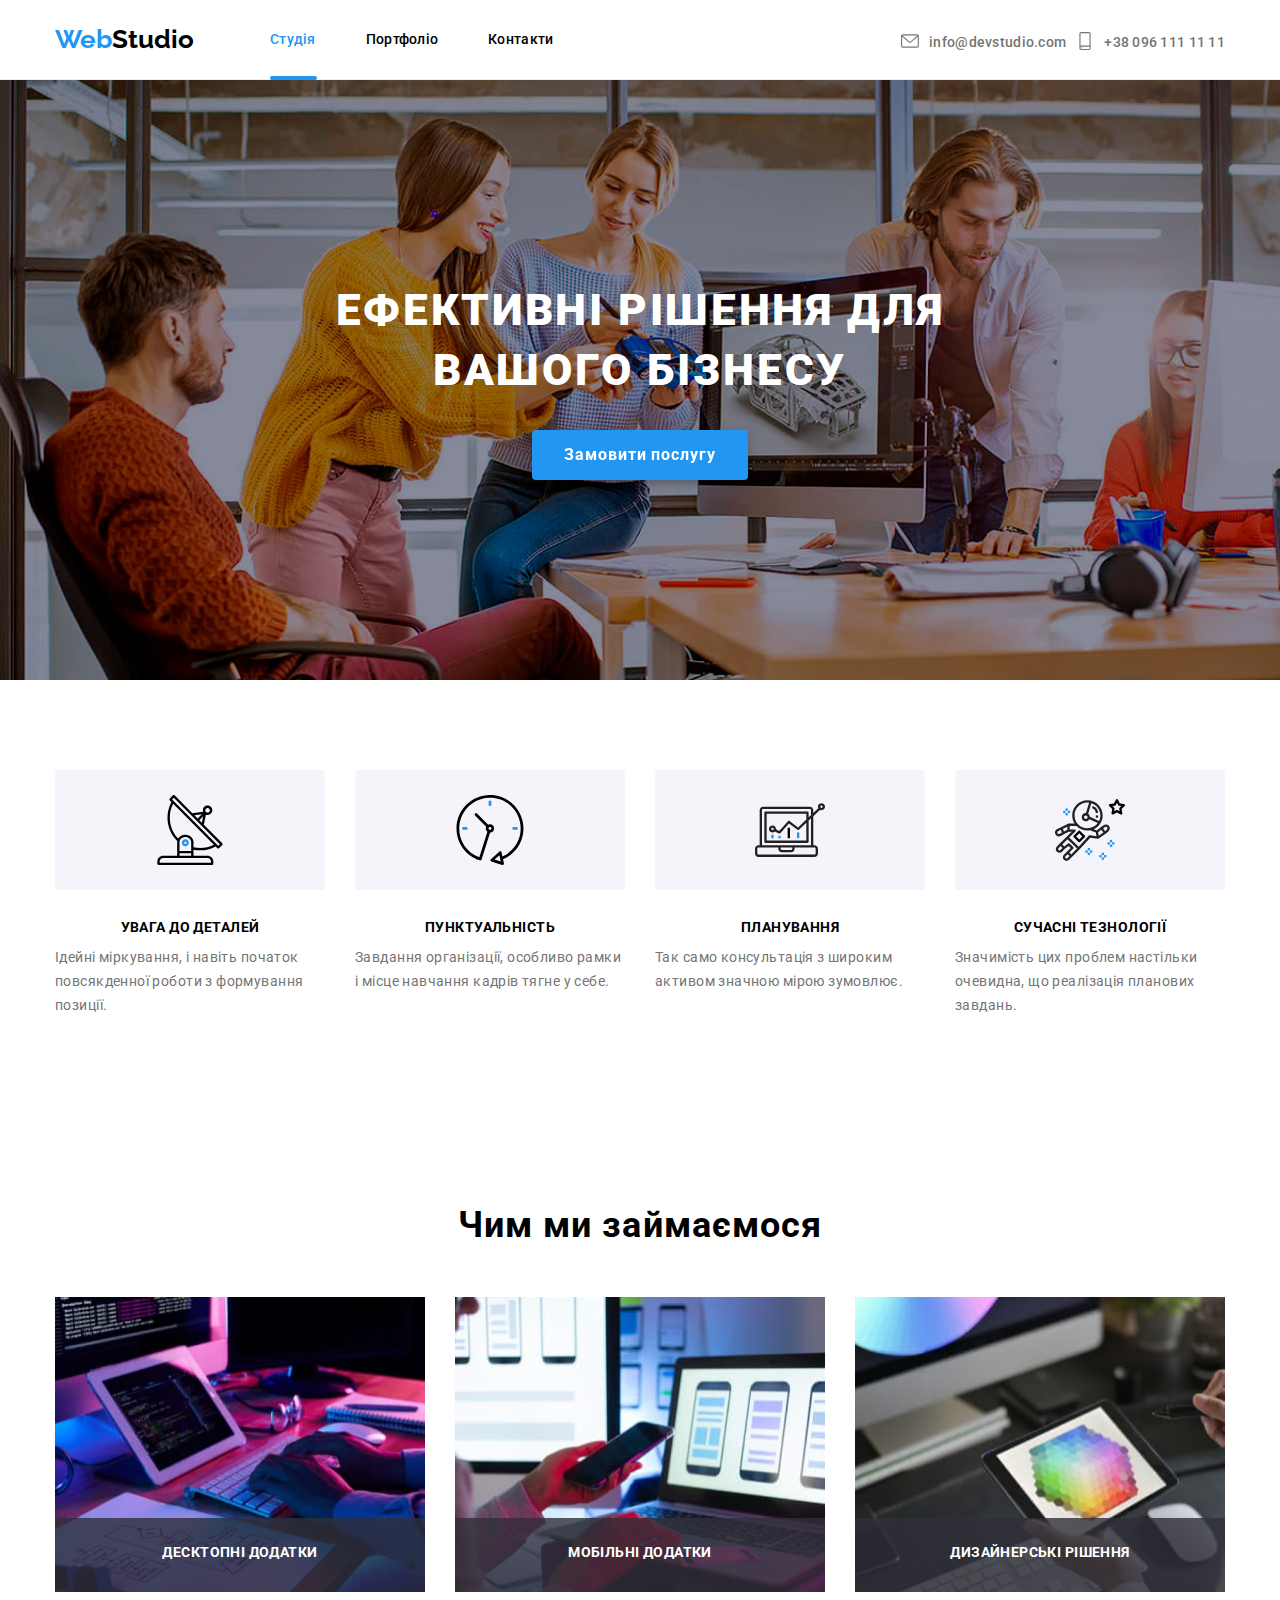
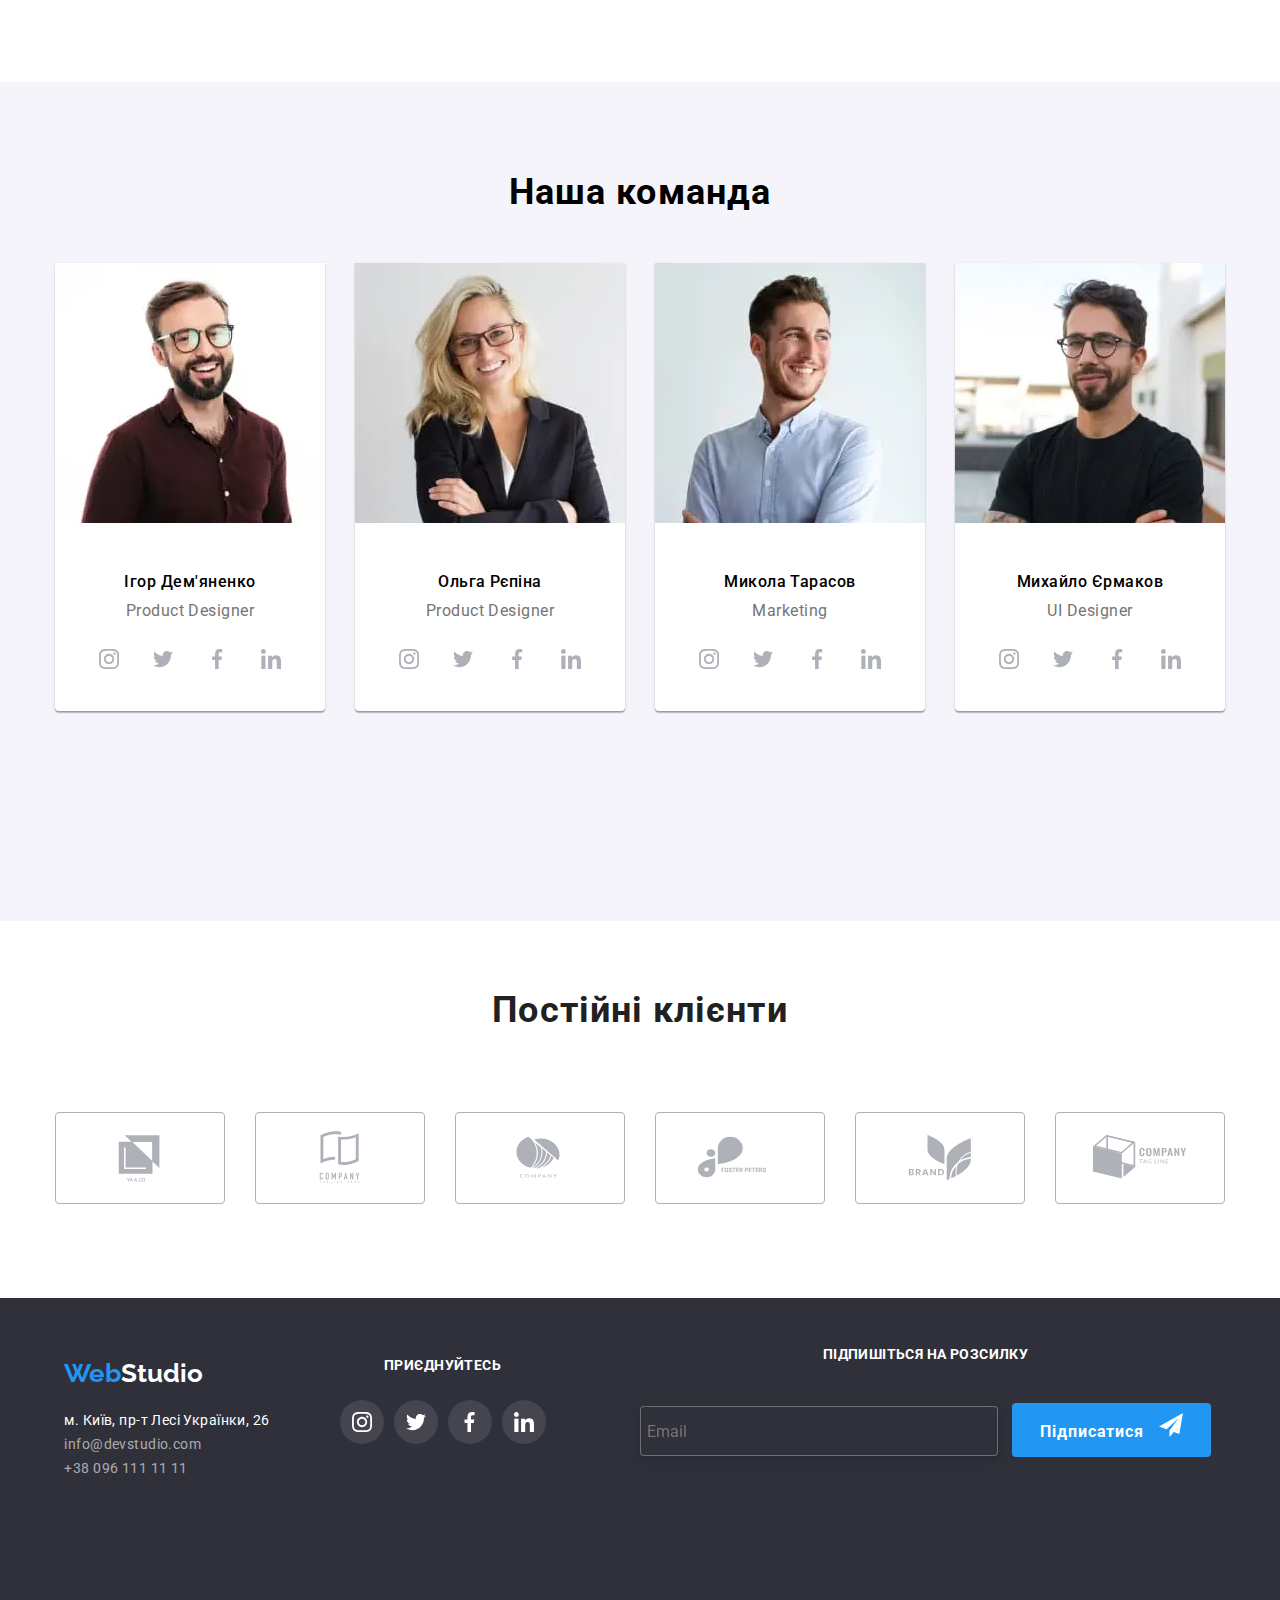
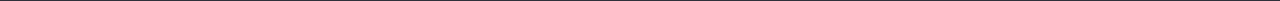
==== commit cacc2bf5: "Зробив модальне вікно, додав фото в форматі webp" ====
--- a/index.html
+++ b/index.html
@@ -4,6 +4,7 @@
     <meta charset="UTF-8" />
     <meta http-equiv="X-UA-Compatible" content="IE=edge" />
     <meta name="viewport" content="width=device-width, initial-scale=1.0" />
+    <link rel="shortcut icon" href="./images/favicon.png" type="image/png" />
     <title>WebStudio</title>
     <link rel="preconnect" href="https://fonts.googleapis.com" />
     <link rel="preconnect" href="https://fonts.gstatic.com" crossorigin />
@@ -15,8 +16,8 @@
       rel="stylesheet"
       href="https://cdn.jsdelivr.net/npm/modern-normalize@1.1.0/modern-normalize.min.css"
     />
-    <link rel="stylesheet" href="./css/style.css" />
-    <link rel="stylesheet" href="./css/main.css" />
+
+    <link rel="stylesheet" href="./css/main.min.css" />
   </head>
   <body class="body">
     <!-- ====================================== header ============================== -->
@@ -251,6 +252,27 @@
                 <picture>
                   <source
                     srcset="
+                      ./images/team/desktop/ihor.webp   1x,
+                      ./images/team/desktop/ihor@2.webp
+                    "
+                    media="(min-width:1200px)"
+                  />
+                  <source
+                    srcset="
+                      ./images/team/tablet/ihor.webp   1x,
+                      ./images/team/tablet/ihor@2.webp
+                    "
+                    media="(min-width:768px)"
+                  />
+                  <source
+                    srcset="
+                      ./images/team/mobile/ihor.webp   1x,
+                      ./images/team/mobile/ihor@2.webp
+                    "
+                    media="(min-width:480px)"
+                  />
+                  <source
+                    srcset="
                       ./images/team/desktop/ihor.jpeg    1x,
                       ./images/team/desktop/ihor@2x.jpeg 2x
                     "
@@ -323,6 +345,27 @@
                 <picture>
                   <source
                     srcset="
+                      ./images/team/desktop/olga.webp   1x,
+                      ./images/team/desktop/olga@2.webp
+                    "
+                    media="(min-width:1200px)"
+                  />
+                  <source
+                    srcset="
+                      ./images/team/tablet/olga.webp   1x,
+                      ./images/team/tablet/olga@2.webp
+                    "
+                    media="(min-width:768px)"
+                  />
+                  <source
+                    srcset="
+                      ./images/team/mobile/olga.webp   1x,
+                      ./images/team/mobile/olga@2.webp
+                    "
+                    media="(min-width:480px)"
+                  />
+                  <source
+                    srcset="
                       ./images/team/desktop/olga.jpeg    1x,
                       ./images/team/desktop/olga@2x.jpeg 2x
                     "
@@ -395,6 +438,27 @@
                 <picture>
                   <source
                     srcset="
+                      ./images/team/desktop/micola.webp   1x,
+                      ./images/team/desktop/micola@2.webp
+                    "
+                    media="(min-width:1200px)"
+                  />
+                  <source
+                    srcset="
+                      ./images/team/tablet/micola.webp   1x,
+                      ./images/team/tablet/micola@2.webp
+                    "
+                    media="(min-width:768px)"
+                  />
+                  <source
+                    srcset="
+                      ./images/team/mobile/micola.webp   1x,
+                      ./images/team/mobile/micola@2.webp
+                    "
+                    media="(min-width:480px)"
+                  />
+                  <source
+                    srcset="
                       ./images/team/desktop/micola.jpeg    1x,
                       ./images/team/desktop/micola@2x.jpeg 2x
                     "
@@ -463,6 +527,27 @@
             <li class="team-list__item">
               <div class="team-list__card">
                 <picture>
+                  <source
+                    srcset="
+                      ./images/team/desktop/mihailo.webp   1x,
+                      ./images/team/desktop/mihailo@2.webp
+                    "
+                    media="(min-width:1200px)"
+                  />
+                  <source
+                    srcset="
+                      ./images/team/tablet/mihailo.webp   1x,
+                      ./images/team/tablet/mihailo@2.webp
+                    "
+                    media="(min-width:768px)"
+                  />
+                  <source
+                    srcset="
+                      ./images/team/mobile/mihailo.webp   1x,
+                      ./images/team/mobile/mihailo@2.webp
+                    "
+                    media="(min-width:480px)"
+                  />
                   <source
                     srcset="
                       ./images/team/desktop/mihailo.jpeg    1x,
--- a/css/main.min.css
+++ b/css/main.min.css
@@ -0,0 +1,2 @@
+:root{--primary-text-color: #212121;--logo-color: #000000;--accent-color: #2196f3;--additional-text-color: #757575;--address-text-color: rgba(255, 255, 255, 0.6);--accent-text-color: #ffffff;--background-btn-color: #f5f4fa;--primary-font: "Roboto", sans-serif;--secondary-font: "Raleway", sans-serif;--extra-border-color: #ececec;--main-background-color: #2f303a;--btn-bg-color: #188ce8}.visually-hidden{position:absolute;width:1px;height:1px;margin:-1px;border:0;padding:0;white-space:nowrap;clip-path:inset(100%);clip:rect(0 0 0 0);overflow:hidden}.body{box-sizing:border-box;font-family:var(--primary-font);color:var(--primaru-text-color);text-decoration:none}h1,h2,h3,h4,h5,h6,p{margin-top:0;margin-bottom:0}ul,ol{margin-top:0;margin-bottom:0;padding-left:0}img{display:block}.list{list-style:none}.link{text-decoration:none}@media screen and (max-width: 767px){.mobile-menu{position:fixed;top:0;left:0;z-index:4308;width:100%;height:100%;max-height:796px;background-color:var(--accent-text-color);opacity:0;visibility:hidden;pointer-events:none;transition-property:color;transition-duration:250ms;transition-timing-function:cubic-bezier(0.4, 0, 0.2, 1)}.mobile-menu.is-open{opacity:1;visibility:visible;pointer-events:visible}.mobile-menu__container{position:relative;height:100%;padding-top:48px;padding-bottom:48px}.mobile-menu__close-btn{position:absolute;top:10px;right:15px;background-color:transparent;border:none;padding:0;line-height:0;transition-property:fill;transition-duration:250ms;transition-timing-function:cubic-bezier(0.4, 0, 0.2, 1)}.mobile-menu__close-btn:hover,.mobile-menu__close-btn:focus{fill:var(--accent-color)}.menu-navigation{display:flex;flex-wrap:wrap;padding-left:25px;align-items:flex-start}.menu__communication{position:absolute;bottom:48px}.mobile-menu__close-icon{height:40px;width:40px;padding:11px}.menu-list__item:not(:last-child){margin-bottom:32px}.menu-list__link{display:block;font-family:var(--primary-font);font-style:normal;font-weight:500;font-size:40px;line-height:1.175;letter-spacing:0.02em;color:var(--primaru-text-color);transition-property:color;transition-duration:250ms;transition-timing-function:cubic-bezier(0.4, 0, 0.2, 1)}.menu-list__link:hover,.menu-list__link:focus{color:var(--accent-color)}.menu-list__current{color:var(--accent-color)}.menu-list__current:hover,.menu-list__current:focus{color:var(--btn-bg-color)}.menu-contact__item:not(:last-child){margin-bottom:32px}.menu-contact__item:last-child{margin-bottom:64px}.menu__tel{font-family:var(--primary-font) "Roboto";font-style:normal;font-weight:500;font-size:34px;line-height:1.17;letter-spacing:0.02em;color:var(--accent-color)}.menu__tel:hover,.menu__tel:focus{color:var(--btn-bg-color)}.menu__mail{font-family:var(--primary-font);font-style:normal;font-weight:500;font-size:24px;line-height:1.16;letter-spacing:0.02em;text-decoration:none;color:var(--additional-text-color);transition-property:color;transition-duration:250ms;transition-timing-function:cubic-bezier(0.4, 0, 0.2, 1)}.menu__mail:hover,.menu__mail:focus{color:var(--accent-color)}.menu-social{display:flex;column-gap:10px}.menu-social-link{font-family:var(--primary-font);font-style:normal;font-weight:500;font-size:18px;line-height:1.22;letter-spacing:0.02em;color:var(--accent-color)}.menu-social-link:hover,.menu-social-link:focus{color:var(--btn-bg-color)}.menu-social__item:not(:last-child):after{content:"";border:1px solid rgba(33,33,33,0.2);transform:rotate(90deg);width:22px;text-align:center;margin-left:10px}}@media screen and (min-width: 768px){.mobile-menu{display:none}}.container{width:100%;padding-left:15px;padding-right:15px}@media screen and (min-width: 480px){.container{width:480px;margin-left:auto;margin-right:auto}}@media screen and (min-width: 767px){.container{width:767px}}@media screen and (min-width: 1200px){.container{width:1200px}}@media screen and (max-width: 1199px){.section{padding-top:60px;padding-bottom:60px}}@media screen and (min-width: 1200px){.section{padding-top:90px;padding-bottom:90px}}button{border:0;cursor:pointer;border-radius:4px}@media screen and (max-width: 767px){.footer-form{margin-top:60px;margin-left:auto;margin-right:auto;justify-content:center;align-items:center;text-align:center;position:relative;width:450px;height:156px}.footer-form__desk{font-family:var(--primary-font);font-style:normal;font-weight:700;font-size:14px;line-height:1.16;letter-spacing:0.03em;text-transform:uppercase;color:var(--accent-text-color)}.footer-form__wrapper{display:block;margin-top:20px}.footer-form__input{height:50px;width:450px;background-color:var(--main-background-color);border:1px solid rgba(255,255,255,0.3);filter:drop-shadow(0px 4px 4px rgba(0,0,0,0.15));border-radius:4px;color:var(--accent-text-color)}.footer-form__btn{font-family:"Roboto";font-style:normal;font-weight:700;font-size:16px;line-height:1.88;display:flex;align-items:center;margin-right:auto;margin-left:auto;letter-spacing:0.06em;padding:10px 28px;margin-top:20px;color:var(--accent-text-color);background-color:var(--accent-color);transition-property:color;transition-duration:250ms;transition-timing-function:cubic-bezier(0.4, 0, 0.2, 1)}.footer-form__btn:hover,.footer-form__btn:focus{background-color:#188ce8;filter:drop-shadow(0px 4px 4px rgba(0,0,0,0.25))}.footer-form__icon{width:24px;height:24px;fill:var(--accent-text-color);margin-left:10px}}@media screen and (min-width: 768px){.footer-form{margin-left:auto;margin-right:auto;justify-content:center;align-items:center;text-align:center;position:relative;width:450px;height:156px}.footer-form__desk{font-family:var(--primary-font);font-style:normal;font-weight:700;font-size:14px;line-height:1.16;letter-spacing:0.03em;text-transform:uppercase;color:var(--accent-text-color)}.footer-form__wrapper{display:block;margin-top:20px}.footer-form__input{height:50px;width:450px;background-color:var(--main-background-color);border:1px solid rgba(255,255,255,0.3);filter:drop-shadow(0px 4px 4px rgba(0,0,0,0.15));border-radius:4px;color:var(--accent-text-color)}.footer-form__btn{font-family:"Roboto";font-style:normal;font-weight:700;font-size:16px;line-height:1.88;display:flex;justify-content:center;text-align:center;align-items:center;text-align:center;letter-spacing:0.06em;padding:10px 28px;margin-top:20px;margin-left:auto;margin-right:auto;color:var(--accent-text-color);background-color:var(--accent-color);transition-property:color;transition-duration:250ms;transition-timing-function:cubic-bezier(0.4, 0, 0.2, 1)}.footer-form__btn:hover,.footer-form__btn:focus{background-color:#188ce8;filter:drop-shadow(0px 4px 4px rgba(0,0,0,0.25))}.footer-form__icon{width:24px;height:24px;fill:var(--accent-text-color);margin-left:10px}}@media screen and (min-width: 1200px){.footer-form{display:flex;justify-content:center;align-items:center;text-align:center;position:relative;width:580px;height:86px;margin-top:72px;margin:0}.footer-form__wrapper{display:block}.footer-form__input{height:50px;width:358px;margin-right:10px}.footer-form__btn{font-family:"Roboto";font-style:normal;font-weight:700;font-size:16px;line-height:1.88;display:inline-block;letter-spacing:0.06em}}@media screen and (max-width: 1199px){.backdrop{position:fixed;top:0;left:0;z-index:4308;background-color:rgba(0,0,0,0.2);width:100%;height:100%;background-color:rgba(0,0,0,0.2);transition:opacity 250ms cubic-bezier(0.4, 0, 0.2, 1),visibility 250ms cubic-bezier(0.4, 0, 0.2, 1)}.backdrop.is-hidden{opacity:0;visibility:hidden;pointer-events:none}}@media screen and (min-width: 1200px){.backdrop{position:fixed;top:0;left:0;z-index:4308;width:100%;height:100%;background-color:rgba(0,0,0,0.2);transition:opacity 250ms cubic-bezier(0.4, 0, 0.2, 1),visibility 250ms cubic-bezier(0.4, 0, 0.2, 1)}.backdrop.is-hidden{opacity:0;visibility:hidden;pointer-events:none}}@media screen and (max-width: 1199px){.modal-close{position:absolute;top:50%;left:50%;transform:translate(-50%, -50%);width:450px;height:609px;background-color:#ffffff;padding:40px}.modal-close__btn{position:absolute;top:8px;right:8px;display:flex;justify-content:center;align-items:center;background-color:transparent;width:30px;height:30px;border:1px solid rgba(0,0,0,0.1);border-radius:50%;padding:0;transition-property:fill, border-color;transition-duration:250ms;transition-timing-function:cubic-bezier(0.4, 0, 0.2, 1)}.modal-close__btn:hover,.modal-close__btn:focus{fill:var(--accent-color);border-color:var(--accent-color)}.modal-close__icon{width:11px;height:11px}.modal-close__caption{font-family:var(--primary-font);font-weight:700;text-align:center;font-size:20px}}@media screen and (min-width: 1200px){.modal-close{position:absolute;top:50%;left:50%;transform:translate(-50%, -50%);width:528px;height:580px;background-color:#ffffff;padding:40px}.modal-close__btn{position:absolute;top:8px;right:8px;display:flex;justify-content:center;align-items:center;background-color:transparent;width:30px;height:30px;border:1px solid rgba(0,0,0,0.1);border-radius:50%;padding:0;transition-property:fill, border-color;transition-duration:250ms;transition-timing-function:cubic-bezier(0.4, 0, 0.2, 1)}.modal-close__btn:hover,.modal-close__btn:focus{fill:var(--accent-color);border-color:var(--accent-color)}.modal-close__icon{width:11px;height:11px}.modal-close__caption{font-family:var(--primary-font);font-weight:700;text-align:center;font-size:20px}}@media screen and (max-width: 1199px){.modal-form{display:flex;flex-direction:column}.modal-form__desc{display:block;font-family:var(--primary-font);font-style:normal;font-weight:400;font-size:12px;line-height:1.16;letter-spacing:0.01em;color:var(--additional-text-color);margin-bottom:4px;margin-top:12px}.modal-form__wrapper{display:block;position:relative}.modal-form__input{width:100%;height:40px;border:1px solid rgba(33,33,33,0.2);border-radius:4px;padding-left:42px;transition-property:border-color;transition-duration:250ms;transition-timing-function:cubic-bezier(0.4, 0, 0.2, 1)}.modal-form__input:focus{outline:none;border-color:var(--accent-color)}.modal-form__icon{position:absolute;top:50%;left:12px;transform:translateY(-50%);width:18px;height:18px;padding:2px;color:var(--primary-text-color);display:block;transition-property:fill;transition-duration:250ms;transition-timing-function:cubic-bezier(0.4, 0, 0.2, 1)}.modal-form__input:focus+.modal-form__icon{fill:var(--accent-color)}.modal-form__messege{resize:none;width:100%;height:120px;padding:15px;border:1px solid rgba(33,33,33,0.2);border-radius:4px;transition-property:border-color;transition-duration:250ms;transition-timing-function:cubic-bezier(0.4, 0, 0.2, 1)}.modal-form__messege:focus{outline:none;border-color:var(--accent-color)}.modal-form__messege::placeholder{color:rgba(117,117,117,0.5)}.madal-check__wrapper{display:flex;align-items:center;text-align:center;height:24px;margin-bottom:30px;margin-left:10px}.modal-check__own{border:1px solid var(--primary-text-color);border-radius:4px;cursor:pointer;padding:1px}.modal-check:focus+.modal-check__own{outline:2px solid rgba(0,0,201,0.5)}.modal-check__icon{display:none;fill:var(--accent-text-color)}.modal-check:checked+.modal-check__own{background-color:var(--btn-bg-color);border-color:var(--btn-bg-color)}.modal-check:checked+.modal-check__own .modal-check__icon{display:block}.modal-check__discription{font-family:var(--primary-font);font-style:normal;font-weight:400;font-size:12px;line-height:1.16;letter-spacing:0.03em;color:var(--additional-text-color)}.modal-check__link{font-family:var(--primary-font);font-style:normal;font-weight:400;font-size:12px;line-height:1.16;letter-spacing:0.03em;text-decoration-line:underline;color:var(--accent-color)}.modal-form__btn{font-family:var(--primary-font);font-style:normal;font-weight:700;font-size:16px;line-height:1.88;display:flex;align-items:center;text-align:center;letter-spacing:0.06em;width:200px;height:50px;padding:10px 52px;margin:0 auto;color:var(--accent-text-color);background-color:var(--accent-color);transition-property:color;transition-duration:250ms;transition-timing-function:cubic-bezier(0.4, 0, 0.2, 1)}.modal-form__btn:hover,.modal-form__btn:focus{background-color:#188ce8;filter:drop-shadow(0px 4px 4px rgba(0,0,0,0.25))}}@media screen and (min-width: 1200px){.modal-form{display:flex;flex-direction:column}.modal-form__desc{display:block;font-family:var(--primary-font);font-style:normal;font-weight:400;font-size:12px;line-height:1.16;letter-spacing:0.01em;color:var(--additional-text-color);margin-bottom:4px;margin-top:12px}.modal-form__wrapper{display:block;position:relative}.modal-form__input{width:100%;height:40px;border:1px solid rgba(33,33,33,0.2);border-radius:4px;padding-left:42px;transition-property:border-color;transition-duration:250ms;transition-timing-function:cubic-bezier(0.4, 0, 0.2, 1)}.modal-form__input:focus{outline:none;border-color:var(--accent-color)}.modal-form__icon{position:absolute;top:50%;left:12px;transform:translateY(-50%);width:18px;height:18px;padding:2px;color:var(--primary-text-color);display:block;transition-property:fill;transition-duration:250ms;transition-timing-function:cubic-bezier(0.4, 0, 0.2, 1)}.modal-form__input:focus+.modal-form__icon{fill:var(--accent-color)}.modal-form__messege{resize:none;width:100%;height:120px;padding:15px;border:1px solid rgba(33,33,33,0.2);border-radius:4px;transition-property:border-color;transition-duration:250ms;transition-timing-function:cubic-bezier(0.4, 0, 0.2, 1)}.modal-form__messege:focus{outline:none;border-color:var(--accent-color)}.modal-form__messege::placeholder{color:rgba(117,117,117,0.5)}.madal-check__wrapper{display:flex;align-items:center;text-align:center;height:24px;margin-bottom:30px;margin-left:10px}.modal-check__own{border:1px solid var(--primary-text-color);border-radius:4px;cursor:pointer;padding:1px}.modal-check:focus+.modal-check__own{outline:2px solid rgba(0,0,201,0.5)}.modal-check__icon{display:none;fill:var(--accent-text-color)}.modal-check:checked+.modal-check__own{background-color:var(--btn-bg-color);border-color:var(--btn-bg-color)}.modal-check:checked+.modal-check__own .modal-check__icon{display:block}.modal-check__discription{font-family:var(--primary-font);font-style:normal;font-weight:400;font-size:14px;line-height:1.71;letter-spacing:0.03em;color:var(--additional-text-color)}.modal-check__link{font-family:var(--primary-font);font-style:normal;font-weight:400;font-size:14px;line-height:1.71;letter-spacing:0.03em;text-decoration-line:underline;color:var(--accent-color)}.modal-form__btn{font-family:var(--primary-font);font-style:normal;font-weight:700;font-size:16px;line-height:1.88;display:flex;align-items:center;text-align:center;letter-spacing:0.06em;width:200px;height:50px;padding:10px 52px;margin:0 auto;color:var(--accent-text-color);background-color:var(--accent-color);transition-property:color;transition-duration:250ms;transition-timing-function:cubic-bezier(0.4, 0, 0.2, 1)}.modal-form__btn:hover,.modal-form__btn:focus{background-color:#188ce8;filter:drop-shadow(0px 4px 4px rgba(0,0,0,0.25))}}@media screen and (max-width: 767px){.nav__list{display:none}.header__communication{display:none}.mobile-menu-btn{background-color:transparent;border:none;padding:0;line-height:0;width:40px;height:40px}.mobile-menu-btn__icon{width:24px;height:16px;padding:16px, 24px}}@media screen and (min-width: 767px){.header__container{height:79px}.mobile-menu-btn{display:none}.mobile-menu-btn__icon{display:none}.nav{display:flex;align-items:center;column-gap:70px;margin-top:32px;margin-bottom:32px}.nav__list{display:flex;column-gap:50px}.header__communication{display:block;column-gap:10px;margin-top:23px;margin-bottom:23px}.header__contact{display:block;font-weight:500;font-size:12px;line-height:1.16}.header__icon{width:14px;height:14px}}@media screen and (min-width: 1200px){.header{width:100%}.header__communication{display:flex}}.header{border-bottom:1px solid var(--extra-border-color)}.header__container{display:flex;align-items:center;justify-content:space-between}.logo{width:145px;height:31px;left:215px;top:24px;padding-bottom:25px;font-family:var(--secondary-font);font-style:normal;font-weight:700;font-size:26px;line-height:31px;color:var(--logo-color);text-decoration:none}.logo__first-part{color:var(--accent-color);width:145px;height:31px;left:215px;top:24px;font-family:var(--secondary-font);font-style:normal;font-weight:700;font-size:26px;line-height:31px}.nav__list-link{display:block;font-family:var(--primary-font);font-style:normal;font-weight:500;font-size:14px;line-height:1.15;letter-spacing:0.02em;color:var(--primaru-text-color);transition-property:color;transition-duration:250ms;transition-timing-function:cubic-bezier(0.4, 0, 0.2, 1)}.nav__list-link:hover,.nav__list-link:focus{font-family:var(--primary-font);font-style:normal;font-weight:500;font-size:14px;line-height:1.15;letter-spacing:0.02em;color:var(--accent-color)}.nav__list-link--current{color:var(--accent-color)}.nav__list-link--current::after{display:block;position:absolute;content:"";width:47px;height:4px;background-color:var(--accent-color);border-radius:2px;margin-top:28px}.header__icon{display:inline;position:relative;left:0;top:3px;width:18px;height:18px;fill:var(--additional-text-color);margin-right:10px;transition-property:fill;transition-duration:250ms;transition-timing-function:cubic-bezier(0.4, 0, 0.2, 1)}.header__contact:hover .header__icon,.header__contact:focus .header__icon{fill:var(--accent-color)}.header__contact{font-family:var(--primary-font);font-style:normal;font-weight:500;font-size:14px;line-height:1.15;letter-spacing:0.02em;color:var(--additional-text-color);text-decoration:none;transition-property:color;transition-duration:250ms;transition-timing-function:cubic-bezier(0.4, 0, 0.2, 1)}.header__contact:hover,.header__contact:focus{color:var(--accent-color)}@media screen and (max-width: 767px){.hero__container{display:block;align-items:center;height:400px}.hero{margin:0 auto;max-width:480px;background-color:var(--main-background-color);background-image:linear-gradient(rgba(47,48,58,0.4), rgba(47,48,58,0.4)),url(../images/hero/mobile/hero-bgi.jpeg);background-size:cover;background-repeat:no-repeat;background-position:50% 50%}.hero__title{font-family:var(--primary-font);font-style:normal;font-size:26px;font-weight:900;line-height:1.61538;letter-spacing:0.06em;text-align:center;text-transform:uppercase;color:var(--accent-text-color);display:flex;text-align:center;padding-top:118px;margin-bottom:30px;width:360px;margin-left:auto;margin-right:auto}.hero__btn{font-family:var(--primary-font);font-weight:700;font-style:normal;font-size:16px;line-height:1.88;letter-spacing:0.06em;color:var(--accent-text-color);background-color:var(--accent-color);filter:drop-shadow(0px 4px 4px rgba(0,0,0,0.25));align-items:center;text-align:center;display:block;margin:0 auto;padding:10px 32px;transition-property:color;transition-property:background-color;transition-duration:250ms;transition-timing-function:cubic-bezier(0.4, 0, 0.2, 1)}.hero__btn:hover,.hero__btn:focus{color:var(--accent-text-color);background-color:var(--btn-bg-color)}}@media screen and (min-device-pixel-ratio: 2) and (max-width: 767px), (-webkit-min-device-pixel-ratio: 2), (min-resolution: 192dpi), (min-resolution: 2dppx){.hero{background-image:url(/images/hero/mobile/hero-bgi@2x.jpg)}}@media screen and (min-width: 768px){.hero__container{display:block;align-items:center;height:400px}.hero{margin:0 auto;max-width:768px;background-color:var(--main-background-color);background-image:linear-gradient(rgba(47,48,58,0.4), rgba(47,48,58,0.4)),url(/images/hero/tablet/hero-bgi.jpg);background-size:contain;background-repeat:no-repeat}.hero__title{font-family:var(--primary-font);font-style:normal;font-size:26px;font-weight:900;line-height:1.61538;letter-spacing:0.06em;text-align:center;text-transform:uppercase;color:var(--accent-text-color);display:flex;text-align:center;padding-top:118px;margin-bottom:30px;width:360px;margin-left:auto;margin-right:auto}.hero__btn{font-family:var(--primary-font);font-weight:700;font-style:normal;font-size:16px;line-height:1.88;letter-spacing:0.06em;color:var(--accent-text-color);background-color:var(--accent-color);filter:drop-shadow(0px 4px 4px rgba(0,0,0,0.25));align-items:center;text-align:center;display:block;margin:0 auto;padding:10px 32px;transition-property:color;transition-property:background-color;transition-duration:250ms;transition-timing-function:cubic-bezier(0.4, 0, 0.2, 1)}.hero__btn:hover,.hero__btn:focus{color:var(--accent-text-color);background-color:var(--btn-bg-color)}}@media screen and (min-device-pixel-ratio: 2) and (min-width: 768px), (-webkit-min-device-pixel-ratio: 2), (min-resolution: 192dpi), (min-resolution: 2dppx){.hero{background-image:url(/images/hero/tablet/hero-bgi@2x.jpg)}}@media screen and (min-width: 1200px){.hero__container{height:600px}.hero__container{display:block;align-items:center;padding-bottom:200px}.hero{margin:0 auto;max-width:1600px;background-color:var(--main-background-color);background-image:linear-gradient(rgba(47,48,58,0.4), rgba(47,48,58,0.4)),url(/images/hero/hero-bgi.jpg);background-size:cover}.hero{background-image:url(/images/hero/desktop/hero-bgi.jpg);max-width:1600px;max-height:600px;background-size:cover;margin:0 auto}.hero__title{font-size:44px;font-weight:900;line-height:1.36364;padding-top:200px;margin-bottom:30px;width:696px;margin-left:auto;margin-right:auto}}@media screen and (max-width: 767px){.features__container{display:block;max-width:480px}.features__icon{width:70px;height:70px}.features__icon--item{display:flex;justify-content:center;align-items:center;width:450px;height:120px;background-color:var(--background-btn-color);border-radius:4px}.features__list{margin-bottom:30px}.features__item{margin-bottom:30px}.features__item--title{font-family:var(--primary-font);font-style:normal;font-size:14px;font-weight:700;line-height:1.14286;font-weight:700;font-size:14px;line-height:1.14;letter-spacing:0.03em;text-transform:uppercase;color:var(--primaru-text-color);align-items:center;text-align:center;padding-bottom:10px;padding-top:30px}.features__item--text{font-family:var(--primary-font);font-style:normal;font-weight:400;font-size:14px;line-height:1.71;letter-spacing:0.03em;color:var(--additional-text-color)}}@media screen and (min-width: 768px){.features__container{display:block;max-width:768px;align-items:center}.features__icon{width:70px;height:70px}.features__icon--item{display:flex;justify-content:center;align-items:center;width:354px;height:120px;background-color:var(--background-btn-color);border-radius:4px}.features__list{display:flex;flex-wrap:wrap;gap:29px}.features__item{width:354px}.features__item--title{font-family:var(--primary-font);font-style:normal;font-size:14px;font-weight:700;line-height:1.14286;font-weight:700;font-size:14px;line-height:1.14;letter-spacing:0.03em;text-transform:uppercase;color:var(--primaru-text-color);align-items:center;text-align:center;padding-bottom:10px;padding-top:30px}.features__item--text{font-family:var(--primary-font);font-style:normal;font-weight:400;font-size:14px;line-height:1.71;letter-spacing:0.03em;color:var(--additional-text-color)}}@media screen and (min-width: 1200px){.features__container{max-width:1600px;display:block}.features__icon{width:70px;height:70px}.features__icon--item{display:flex;justify-content:center;align-items:center;width:270px;height:120px}.features__list{display:flex;flex-wrap:wrap;column-gap:30px;margin-bottom:50px}.features__item{flex-basis:calc((100% - 3 * 30px) / 4)}.features__item--title{font-family:var(--primary-font);font-style:normal;font-size:14px;font-weight:700;line-height:1.14286;font-weight:700;font-size:14px;line-height:1.14;letter-spacing:0.03em;text-transform:uppercase;color:var(--primaru-text-color);padding-bottom:10px;padding-top:30px}.features__item--text{font-family:var(--primary-font);font-style:normal;font-weight:400;font-size:14px;line-height:1.71;letter-spacing:0.03em;color:var(--additional-text-color)}}@media screen and (max-width: 1199px){.our-case{display:none;opacity:0;visibility:hidden;pointer-events:none}}@media screen and (min-width: 1200px){.our-case{opacity:1;visibility:visible;pointer-events:visible;margin-top:0;padding-top:47px}.our-case__container{display:block}.our-case__title{font-family:var(--primary-font);font-style:normal;font-weight:700;font-size:36px;line-height:1.16;text-align:center;letter-spacing:0.03em;color:var(--primaru-text-color);margin-bottom:50px}.our-case__list{display:flex;flex-wrap:wrap;column-gap:30px}.our-case__thumb{position:relative;overflow:hidden}.our-case__overlay{position:absolute;height:25%;width:100%;bottom:0;background-color:rgba(47,48,58,0.8)}.our-case__text{font-family:var(--primary-font);font-style:normal;font-weight:700;font-size:14px;line-height:1.14;text-align:center;letter-spacing:0.03em;text-transform:uppercase;color:var(--accent-text-color);padding-top:27px;padding-bottom:27px}}@media screen and (max-width: 767px){.team{margin-bottom:0;background-color:var(--background-btn-color)}.team__title{font-family:var(--primary-font);font-style:normal;font-weight:700;font-size:36px;line-height:1.16;text-align:center;letter-spacing:0.03em;color:var(--primaru-text-color);margin-bottom:50px}.team-list{display:block;list-style:none}.team-list__card{background-color:var(--accent-text-color);box-shadow:0px 1px 3px rgba(0,0,0,0.12),0px 1px 1px rgba(0,0,0,0.14),0px 2px 1px rgba(0,0,0,0.2);border-radius:0px 0px 4px 4px}.team-list__text{padding-top:50px}.team-list__name{font-family:var(--primary-font);font-style:normal;font-weight:500;font-size:16px;line-height:1.18;text-align:center;letter-spacing:0.03em;color:var(--primaru-text-color);margin-bottom:10px}.team-list__description{font-family:var(--primary-font);font-style:normal;font-weight:400;font-size:16px;line-height:1.18;text-align:center;letter-spacing:0.03em;color:var(--additional-text-color)}.team-list__photo{width:450px;height:460px}.social-list{display:flex;justify-content:center;align-items:center;width:206px;height:44px;margin:0 auto;margin-top:16px;column-gap:10px}.social-list__link{display:flex;justify-content:center;align-items:center;width:44px;height:44px;border-radius:50%;transition-property:color, background-color;transition-duration:250ms;transition-timing-function:cubic-bezier(0.4, 0, 0.2, 1)}.social-list__link:hover,.social-list__link:focus{background-color:var(--accent-color)}.social-list__icon{width:20px;height:20px;fill:#afb1b8;transition-property:fill;transition-duration:250ms;transition-timing-function:cubic-bezier(0.4, 0, 0.2, 1)}.social-list__link:hover .social-list__icon,.social-list__link:focus .social-list__icon{fill:var(--accent-text-color)}}@media screen and (min-width: 768px){.team__container{width:768px}.team{margin-bottom:0;background-color:var(--background-btn-color)}.team__title{font-family:var(--primary-font);font-style:normal;font-weight:700;font-size:36px;line-height:1.16;text-align:center;letter-spacing:0.03em;color:var(--primaru-text-color);margin-bottom:50px}.team-list{display:flex;flex-wrap:wrap;gap:30px;list-style:none}.team-list__card{width:354px;padding-bottom:30px;background-color:var(--accent-text-color);box-shadow:0px 1px 3px rgba(0,0,0,0.12),0px 1px 1px rgba(0,0,0,0.14),0px 2px 1px rgba(0,0,0,0.2);border-radius:0px 0px 4px 4px;margin-bottom:30px}.team-list__text{padding-top:50px}.team-list__name{font-family:var(--primary-font);font-style:normal;font-weight:500;font-size:16px;line-height:1.18;text-align:center;letter-spacing:0.03em;color:var(--primaru-text-color);margin-bottom:10px}.team-list__description{font-family:var(--primary-font);font-style:normal;font-weight:400;font-size:16px;line-height:1.18;text-align:center;letter-spacing:0.03em;color:var(--additional-text-color)}.team-list__photo{width:354px;height:374px}.social-list{display:flex;justify-content:center;align-items:center;width:206px;height:44px;margin:0 auto;margin-top:16px;column-gap:10px}.social-list__link{display:flex;justify-content:center;align-items:center;width:44px;height:44px;border-radius:50%;transition-property:color, background-color;transition-duration:250ms;transition-timing-function:cubic-bezier(0.4, 0, 0.2, 1)}.social-list__link:hover,.social-list__link:focus{background-color:var(--accent-color)}.social-list__icon{width:20px;height:20px;fill:#afb1b8;transition-property:fill;transition-duration:250ms;transition-timing-function:cubic-bezier(0.4, 0, 0.2, 1)}.social-list__link:hover .social-list__icon,.social-list__link:focus .social-list__icon{fill:var(--accent-text-color)}}@media screen and (min-width: 1200px){.team__container{width:1200px}.team-list{display:flex;flex-wrap:wrap;list-style:none;column-gap:30px;padding-bottom:90px}.team-list__card{width:270px}.team-list__photo{width:270px;height:260px}}@media screen and (max-width: 767px){.clients__title{font-family:"Roboto";font-style:normal;font-weight:700;font-size:28px;line-height:1.17;text-align:center;letter-spacing:0.03em;color:var(--primary-text-color);margin-bottom:30px;padding-top:60px}.clients__list{display:flex;flex-wrap:wrap;justify-content:center;align-items:center;gap:30px;padding-bottom:60px}.clients__item{width:210px;height:92px;border:1px solid #afb1b8;border-radius:4px;transition-property:color;transition-duration:250ms;transition-timing-function:cubic-bezier(0.4, 0, 0.2, 1);display:flex;justify-content:center;align-items:center;column-gap:30px}.clients__item:hover,.clients__item:focus{color:var(--accent-color);border-color:var(--accent-color);cursor:pointer}.clients__icon{fill:#afb1b8;width:106px;height:60px;padding:auto;transition-property:fill, background-color;transition-duration:250ms;transition-timing-function:cubic-bezier(0.4, 0, 0.2, 1)}.clients__item:hover .clients__icon,.clients__item:focus .clients__icon{fill:var(--accent-color)}}@media screen and (min-width: 768px){.clients__title{font-family:"Roboto";font-style:normal;font-weight:700;font-size:28px;line-height:1.17;text-align:center;letter-spacing:0.03em;color:var(--primary-text-color);margin-bottom:30px;padding-top:60px}.clients__list{display:flex;flex-wrap:wrap;justify-content:center;align-items:center;gap:29px;padding-bottom:60px}.clients__item{width:226px;height:92px;border:1px solid #afb1b8;border-radius:4px;transition-property:color;transition-duration:250ms;transition-timing-function:cubic-bezier(0.4, 0, 0.2, 1);display:flex;justify-content:center;align-items:center;column-gap:30px}.clients__item:hover,.clients__item:focus{color:var(--accent-color);border-color:var(--accent-color);cursor:pointer}.clients__icon{fill:#afb1b8;width:106px;height:60px;padding:auto;transition-property:fill, background-color;transition-duration:250ms;transition-timing-function:cubic-bezier(0.4, 0, 0.2, 1)}.clients__item:hover .clients__icon,.clients__item:focus .clients__icon{fill:var(--accent-color)}}@media screen and (min-width: 768px){.clients__title{font-size:36px;line-height:1.16;padding-top:69px}.clients__list{display:flex;justify-content:center;align-items:center;column-gap:30px;padding-bottom:94px;padding-top:50px}.clients__item{width:170px;height:92px;border:1px solid #afb1b8;border-radius:4px}.clients__icon{fill:#afb1b8;height:92px;padding:auto}}@media screen and (max-width: 767px){.footer{background-color:var(--main-background-color)}.footer__container{width:480px;padding-top:60px;padding-bottom:60px}.footer-address__list{margin-left:auto;margin-right:auto;justify-content:center;text-align:center}.footer__logo{text-align:center;width:145px;height:31px;margin-left:auto;margin-right:auto;margin-top:60px;font-family:var(--secondary-font);font-style:normal;font-weight:700;font-size:26px;line-height:31px;color:var(--accent-text-color);text-decoration:none}.footer__link,.footer-address__link{font-family:var(--primary-font);font-style:normal;font-weight:400;font-size:14px;line-height:1.71;letter-spacing:0.03em;text-decoration:none}.footer-address{padding-top:20px;padding-bottom:60px}.footer__link{color:var(--address-text-color)}.footer-address__link{color:var(--accent-text-color)}.mobile_link{color:var(--address-text-color)}.footer-icon{width:206px;height:80px;justify-content:center;text-align:center;margin-left:auto;margin-right:auto}.footer-icon__title{font-family:var(--primary-font);font-style:normal;font-weight:700;font-size:14px;line-height:1.14;letter-spacing:0.03em;text-transform:uppercase;color:var(--accent-text-color)}.footer-icon__list{display:flex;justify-content:center;align-items:center;width:206px;height:80px;margin:0 auto;column-gap:10px;padding-top:16px}.footer-icon__link{display:flex;justify-content:center;align-items:center;width:44px;height:44px;border-radius:50%;background:rgba(255,255,255,0.1);transition-property:color, background-color;transition-duration:250ms;transition-timing-function:cubic-bezier(0.4, 0, 0.2, 1)}.footer-icon__link:hover,.footer-icon__link:focus{background-color:var(--accent-color)}.footer-icon__svg{width:20px;height:20px;fill:var(--accent-text-color);transition-property:fill;transition-duration:250ms;transition-timing-function:cubic-bezier(0.4, 0, 0.2, 1)}.footer-icon__link:hover .footer-icon__svg,.footer-icon__link:focus .footer-icon__svg{fill:var(--accent-text-color)}}@media screen and (min-width: 768px){.footer{background-color:var(--main-background-color)}.footer__container{display:flex;flex-wrap:wrap;margin-left:auto;margin-right:auto;justify-content:space-evenly;width:768px;padding-top:60px;padding-bottom:60px}.footer-address__list{margin-left:auto;margin-right:auto;justify-content:center;text-align:center}.footer__logo{text-align:center;width:145px;height:31px;margin-left:0;margin-right:0;margin-top:60px;font-family:var(--secondary-font);font-style:normal;font-weight:700;font-size:26px;line-height:31px;color:var(--accent-text-color);text-decoration:none}.footer__link,.footer-address__link{font-family:var(--primary-font);font-style:normal;font-weight:400;font-size:14px;line-height:1.71;letter-spacing:0.03em;text-decoration:none}.footer-address{padding-top:20px;padding-bottom:60px}.footer__link{color:var(--address-text-color)}.footer-address__link{color:var(--accent-text-color)}.mobile_link{color:var(--address-text-color)}.footer-icon{width:206px;height:80px;justify-content:center;text-align:center}.footer-icon__title{font-family:var(--primary-font);font-style:normal;font-weight:700;font-size:14px;line-height:1.14;letter-spacing:0.03em;text-transform:uppercase;color:var(--accent-text-color)}.footer-icon__list{display:flex;justify-content:center;align-items:center;width:206px;height:80px;margin:0 auto;column-gap:10px;padding-top:16px}.footer-icon__link{display:flex;justify-content:center;align-items:center;width:44px;height:44px;border-radius:50%;background:rgba(255,255,255,0.1);transition-property:color, background-color;transition-duration:250ms;transition-timing-function:cubic-bezier(0.4, 0, 0.2, 1)}.footer-icon__link:hover,.footer-icon__link:focus{background-color:var(--accent-color)}.footer-icon__svg{width:20px;height:20px;fill:var(--accent-text-color);transition-property:fill;transition-duration:250ms;transition-timing-function:cubic-bezier(0.4, 0, 0.2, 1)}.footer-icon__link:hover .footer-icon__svg,.footer-icon__link:focus .footer-icon__svg{fill:var(--accent-text-color)}}@media screen and (min-width: 1200px){.footer__container{display:flex;margin-left:auto;width:1200px;justify-content:center;padding-top:60px;padding-bottom:60px}.footer-address__list{margin-left:0;margin-right:0;justify-content:start;text-align:start;margin-right:70px}.footer__logo{left:215px;margin-top:60px}.footer-icon{width:206px;height:80px;justify-content:start;text-align:center;margin-right:90px}}
+/*# sourceMappingURL=main.min.css.map */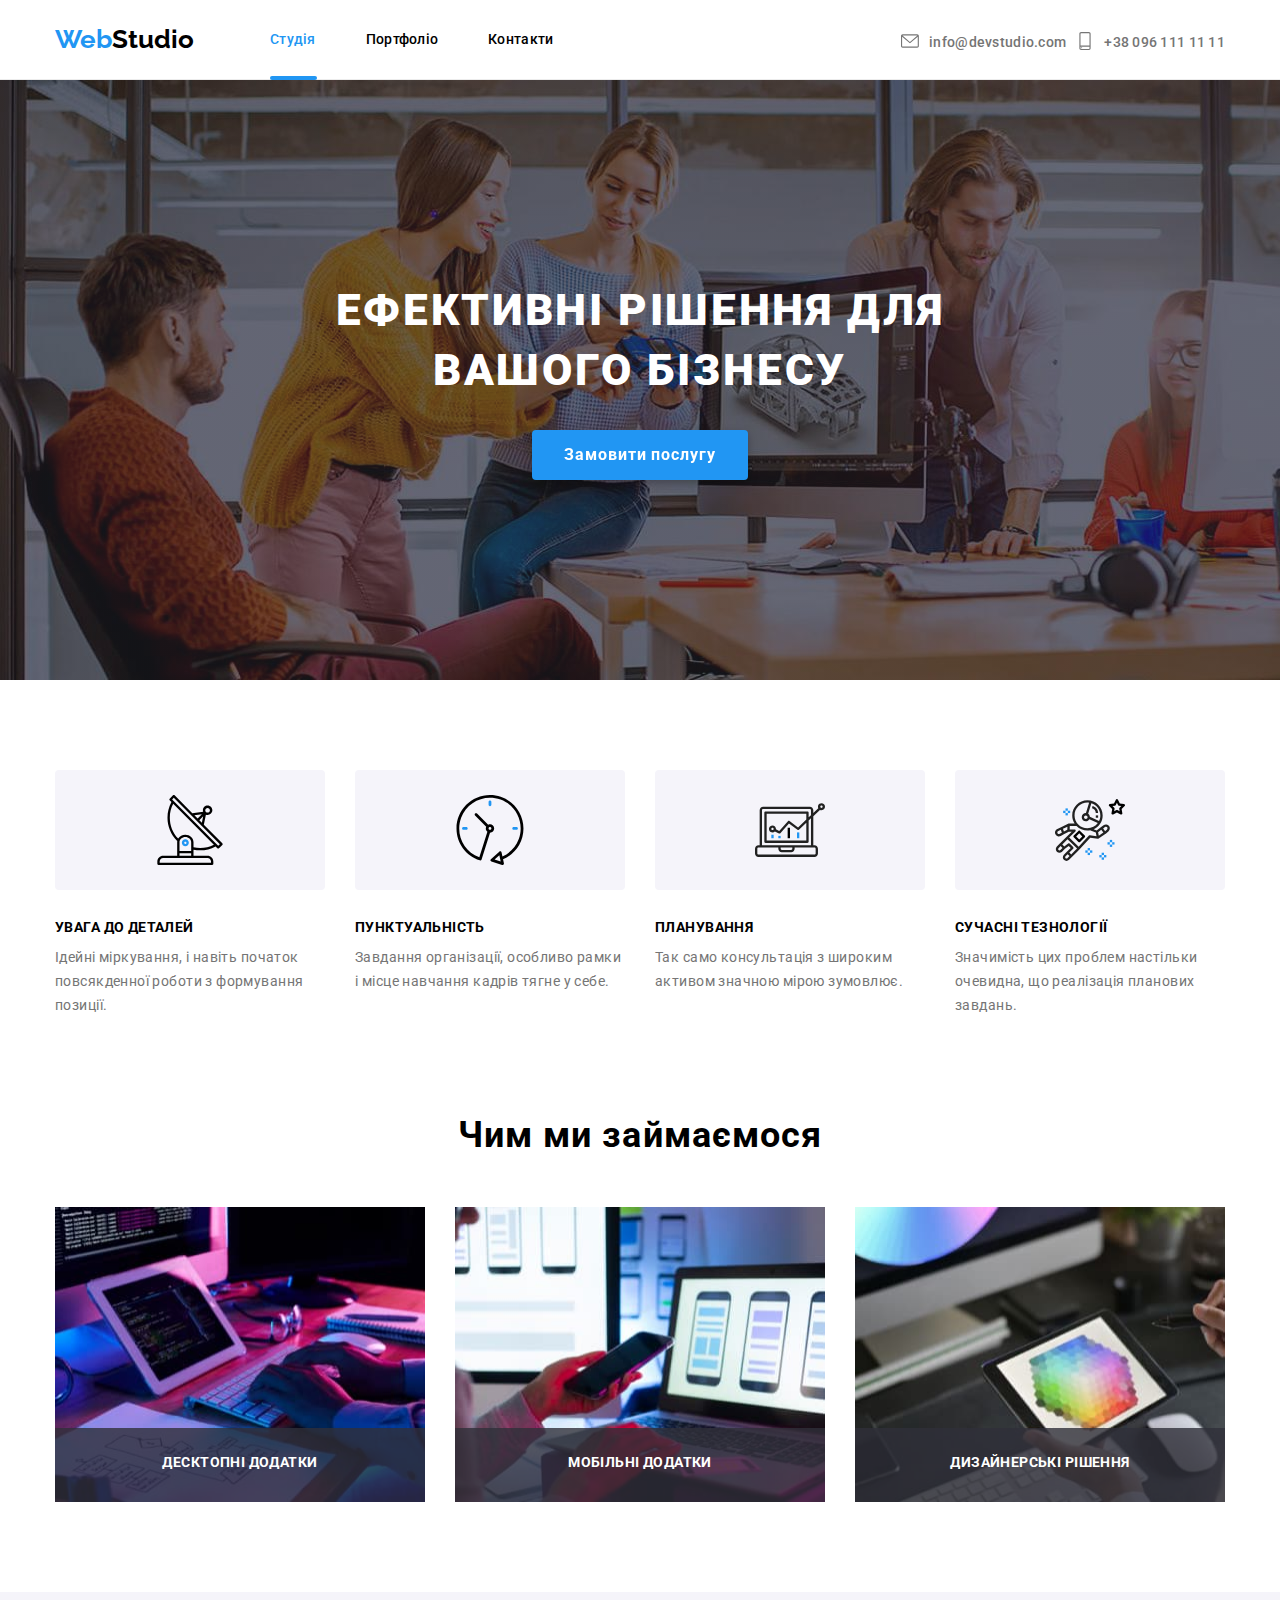
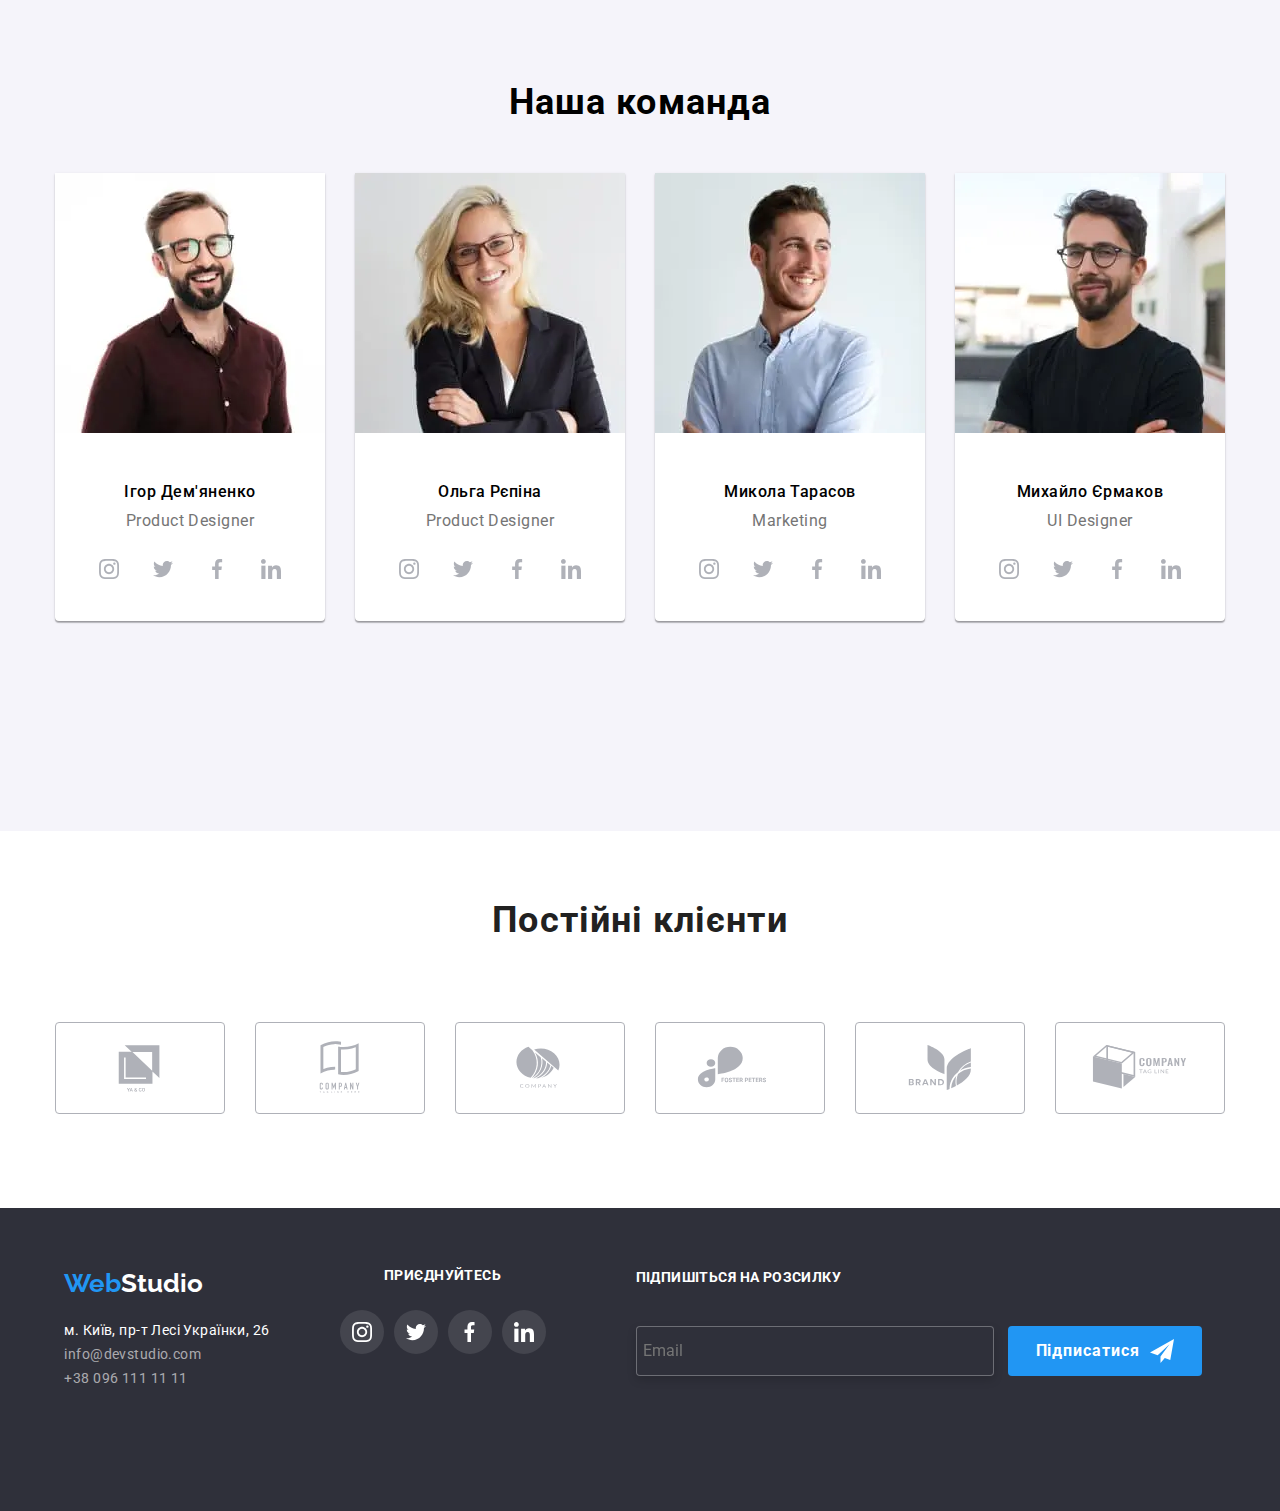
==== commit a4ea15a1: "додав зображення до кейсу 2х, зробив маржини та прибрав звисання з контейнеру" ====
--- a/index.html
+++ b/index.html
@@ -196,12 +196,23 @@
             <li class="our-case__item">
               <a href="" class="our-case__link link">
                 <div class="our-case__thumb">
-                  <img
-                    src="./images/features/box1.jpg"
-                    alt="type on keyboard"
-                    width="370"
-                    height="295"
-                  />
+                  <picture>
+                    <source
+                      srcset="
+                        ./images/our-case/case1.jpeg    1x,
+                        ./images/our-case/case1@2x.jpeg 2x
+                      "
+                      media="(min-width: 1200px)"
+                    />
+
+                    <img
+                      src="#"
+                      alt="type on keyboard"
+                      width="370"
+                      height="295"
+                    />
+                  </picture>
+
                   <div class="our-case__overlay">
                     <p class="our-case__text">Десктопні додатки</p>
                   </div>
@@ -211,12 +222,22 @@
             <li class="our-case__item">
               <a href="" class="our-case__link link">
                 <div class="our-case__thumb">
-                  <img
-                    src="./images/features/img.jpg"
-                    alt="with phone"
-                    width="370"
-                    height="295"
-                  />
+                  <picture>
+                    <source
+                      srcset="
+                        ./images/our-case/case2.jpeg    1x,
+                        ./images/our-case/case2@2x.jpeg 2x
+                      "
+                      media="(min-width: 1200px)"
+                    />
+
+                    <img
+                      src="#"
+                      alt="type on keyboard"
+                      width="370"
+                      height="295"
+                    />
+                  </picture>
                   <div class="our-case__overlay">
                     <p class="our-case__text">Мобільні додатки</p>
                   </div>
@@ -227,12 +248,22 @@
             <li class="our-case__tem">
               <a href="" class="our-case__link link">
                 <div class="our-case__thumb">
-                  <img
-                    src="./images/features/img-2.jpg"
-                    alt="with tablet"
-                    width="370"
-                    height="295"
-                  />
+                  <picture>
+                    <source
+                      srcset="
+                        ./images/our-case/case3.jpeg    1x,
+                        ./images/our-case/case3@2x.jpeg 2x
+                      "
+                      media="(min-width: 1200px)"
+                    />
+
+                    <img
+                      src="#"
+                      alt="type on keyboard"
+                      width="370"
+                      height="295"
+                    />
+                  </picture>
                   <div class="our-case__overlay">
                     <p class="our-case__text">Дизайнерські рішення</p>
                   </div>
@@ -730,21 +761,19 @@
           </ul>
         </div>
         <form class="footer-form">
-          <label class="footer-form__field">
-            <span class="footer-form__desk">Підпишіться на розсилку</span>
-            <span class="footer-form__wrapper">
-              <input
-                name="footer-user-newsletter"
-                class="footer-form__input"
-                type="email"
-                placeholder="&nbsp;Email" />
-              <button type="submit" class="footer-form__btn">
-                Підписатися
-                <svg class="footer-form__icon">
-                  <use href="./images/sprite.svg#icon-footer-send"></use>
-                </svg></button
-            ></span>
-          </label>
+          <span class="footer-form__desk">Підпишіться на розсилку</span>
+          <span class="footer-form__wrapper">
+            <input
+              name="footer-user-newsletter"
+              class="footer-form__input"
+              type="email"
+              placeholder="&nbsp;Email" />
+            <button type="submit" class="footer-form__btn">
+              Підписатися
+              <svg class="footer-form__icon">
+                <use href="./images/sprite.svg#icon-footer-send"></use>
+              </svg></button
+          ></span>
         </form>
       </div>
     </footer>
--- a/css/main.min.css
+++ b/css/main.min.css
@@ -1,2 +1,2 @@
-:root{--primary-text-color: #212121;--logo-color: #000000;--accent-color: #2196f3;--additional-text-color: #757575;--address-text-color: rgba(255, 255, 255, 0.6);--accent-text-color: #ffffff;--background-btn-color: #f5f4fa;--primary-font: "Roboto", sans-serif;--secondary-font: "Raleway", sans-serif;--extra-border-color: #ececec;--main-background-color: #2f303a;--btn-bg-color: #188ce8}.visually-hidden{position:absolute;width:1px;height:1px;margin:-1px;border:0;padding:0;white-space:nowrap;clip-path:inset(100%);clip:rect(0 0 0 0);overflow:hidden}.body{box-sizing:border-box;font-family:var(--primary-font);color:var(--primaru-text-color);text-decoration:none}h1,h2,h3,h4,h5,h6,p{margin-top:0;margin-bottom:0}ul,ol{margin-top:0;margin-bottom:0;padding-left:0}img{display:block}.list{list-style:none}.link{text-decoration:none}@media screen and (max-width: 767px){.mobile-menu{position:fixed;top:0;left:0;z-index:4308;width:100%;height:100%;max-height:796px;background-color:var(--accent-text-color);opacity:0;visibility:hidden;pointer-events:none;transition-property:color;transition-duration:250ms;transition-timing-function:cubic-bezier(0.4, 0, 0.2, 1)}.mobile-menu.is-open{opacity:1;visibility:visible;pointer-events:visible}.mobile-menu__container{position:relative;height:100%;padding-top:48px;padding-bottom:48px}.mobile-menu__close-btn{position:absolute;top:10px;right:15px;background-color:transparent;border:none;padding:0;line-height:0;transition-property:fill;transition-duration:250ms;transition-timing-function:cubic-bezier(0.4, 0, 0.2, 1)}.mobile-menu__close-btn:hover,.mobile-menu__close-btn:focus{fill:var(--accent-color)}.menu-navigation{display:flex;flex-wrap:wrap;padding-left:25px;align-items:flex-start}.menu__communication{position:absolute;bottom:48px}.mobile-menu__close-icon{height:40px;width:40px;padding:11px}.menu-list__item:not(:last-child){margin-bottom:32px}.menu-list__link{display:block;font-family:var(--primary-font);font-style:normal;font-weight:500;font-size:40px;line-height:1.175;letter-spacing:0.02em;color:var(--primaru-text-color);transition-property:color;transition-duration:250ms;transition-timing-function:cubic-bezier(0.4, 0, 0.2, 1)}.menu-list__link:hover,.menu-list__link:focus{color:var(--accent-color)}.menu-list__current{color:var(--accent-color)}.menu-list__current:hover,.menu-list__current:focus{color:var(--btn-bg-color)}.menu-contact__item:not(:last-child){margin-bottom:32px}.menu-contact__item:last-child{margin-bottom:64px}.menu__tel{font-family:var(--primary-font) "Roboto";font-style:normal;font-weight:500;font-size:34px;line-height:1.17;letter-spacing:0.02em;color:var(--accent-color)}.menu__tel:hover,.menu__tel:focus{color:var(--btn-bg-color)}.menu__mail{font-family:var(--primary-font);font-style:normal;font-weight:500;font-size:24px;line-height:1.16;letter-spacing:0.02em;text-decoration:none;color:var(--additional-text-color);transition-property:color;transition-duration:250ms;transition-timing-function:cubic-bezier(0.4, 0, 0.2, 1)}.menu__mail:hover,.menu__mail:focus{color:var(--accent-color)}.menu-social{display:flex;column-gap:10px}.menu-social-link{font-family:var(--primary-font);font-style:normal;font-weight:500;font-size:18px;line-height:1.22;letter-spacing:0.02em;color:var(--accent-color)}.menu-social-link:hover,.menu-social-link:focus{color:var(--btn-bg-color)}.menu-social__item:not(:last-child):after{content:"";border:1px solid rgba(33,33,33,0.2);transform:rotate(90deg);width:22px;text-align:center;margin-left:10px}}@media screen and (min-width: 768px){.mobile-menu{display:none}}.container{width:100%;padding-left:15px;padding-right:15px}@media screen and (min-width: 480px){.container{width:480px;margin-left:auto;margin-right:auto}}@media screen and (min-width: 767px){.container{width:767px}}@media screen and (min-width: 1200px){.container{width:1200px}}@media screen and (max-width: 1199px){.section{padding-top:60px;padding-bottom:60px}}@media screen and (min-width: 1200px){.section{padding-top:90px;padding-bottom:90px}}button{border:0;cursor:pointer;border-radius:4px}@media screen and (max-width: 767px){.footer-form{margin-top:60px;margin-left:auto;margin-right:auto;justify-content:center;align-items:center;text-align:center;position:relative;width:450px;height:156px}.footer-form__desk{font-family:var(--primary-font);font-style:normal;font-weight:700;font-size:14px;line-height:1.16;letter-spacing:0.03em;text-transform:uppercase;color:var(--accent-text-color)}.footer-form__wrapper{display:block;margin-top:20px}.footer-form__input{height:50px;width:450px;background-color:var(--main-background-color);border:1px solid rgba(255,255,255,0.3);filter:drop-shadow(0px 4px 4px rgba(0,0,0,0.15));border-radius:4px;color:var(--accent-text-color)}.footer-form__btn{font-family:"Roboto";font-style:normal;font-weight:700;font-size:16px;line-height:1.88;display:flex;align-items:center;margin-right:auto;margin-left:auto;letter-spacing:0.06em;padding:10px 28px;margin-top:20px;color:var(--accent-text-color);background-color:var(--accent-color);transition-property:color;transition-duration:250ms;transition-timing-function:cubic-bezier(0.4, 0, 0.2, 1)}.footer-form__btn:hover,.footer-form__btn:focus{background-color:#188ce8;filter:drop-shadow(0px 4px 4px rgba(0,0,0,0.25))}.footer-form__icon{width:24px;height:24px;fill:var(--accent-text-color);margin-left:10px}}@media screen and (min-width: 768px){.footer-form{margin-left:auto;margin-right:auto;justify-content:center;align-items:center;text-align:center;position:relative;width:450px;height:156px}.footer-form__desk{font-family:var(--primary-font);font-style:normal;font-weight:700;font-size:14px;line-height:1.16;letter-spacing:0.03em;text-transform:uppercase;color:var(--accent-text-color)}.footer-form__wrapper{display:block;margin-top:20px}.footer-form__input{height:50px;width:450px;background-color:var(--main-background-color);border:1px solid rgba(255,255,255,0.3);filter:drop-shadow(0px 4px 4px rgba(0,0,0,0.15));border-radius:4px;color:var(--accent-text-color)}.footer-form__btn{font-family:"Roboto";font-style:normal;font-weight:700;font-size:16px;line-height:1.88;display:flex;justify-content:center;text-align:center;align-items:center;text-align:center;letter-spacing:0.06em;padding:10px 28px;margin-top:20px;margin-left:auto;margin-right:auto;color:var(--accent-text-color);background-color:var(--accent-color);transition-property:color;transition-duration:250ms;transition-timing-function:cubic-bezier(0.4, 0, 0.2, 1)}.footer-form__btn:hover,.footer-form__btn:focus{background-color:#188ce8;filter:drop-shadow(0px 4px 4px rgba(0,0,0,0.25))}.footer-form__icon{width:24px;height:24px;fill:var(--accent-text-color);margin-left:10px}}@media screen and (min-width: 1200px){.footer-form{display:flex;justify-content:center;align-items:center;text-align:center;position:relative;width:580px;height:86px;margin-top:72px;margin:0}.footer-form__wrapper{display:block}.footer-form__input{height:50px;width:358px;margin-right:10px}.footer-form__btn{font-family:"Roboto";font-style:normal;font-weight:700;font-size:16px;line-height:1.88;display:inline-block;letter-spacing:0.06em}}@media screen and (max-width: 1199px){.backdrop{position:fixed;top:0;left:0;z-index:4308;background-color:rgba(0,0,0,0.2);width:100%;height:100%;background-color:rgba(0,0,0,0.2);transition:opacity 250ms cubic-bezier(0.4, 0, 0.2, 1),visibility 250ms cubic-bezier(0.4, 0, 0.2, 1)}.backdrop.is-hidden{opacity:0;visibility:hidden;pointer-events:none}}@media screen and (min-width: 1200px){.backdrop{position:fixed;top:0;left:0;z-index:4308;width:100%;height:100%;background-color:rgba(0,0,0,0.2);transition:opacity 250ms cubic-bezier(0.4, 0, 0.2, 1),visibility 250ms cubic-bezier(0.4, 0, 0.2, 1)}.backdrop.is-hidden{opacity:0;visibility:hidden;pointer-events:none}}@media screen and (max-width: 1199px){.modal-close{position:absolute;top:50%;left:50%;transform:translate(-50%, -50%);width:450px;height:609px;background-color:#ffffff;padding:40px}.modal-close__btn{position:absolute;top:8px;right:8px;display:flex;justify-content:center;align-items:center;background-color:transparent;width:30px;height:30px;border:1px solid rgba(0,0,0,0.1);border-radius:50%;padding:0;transition-property:fill, border-color;transition-duration:250ms;transition-timing-function:cubic-bezier(0.4, 0, 0.2, 1)}.modal-close__btn:hover,.modal-close__btn:focus{fill:var(--accent-color);border-color:var(--accent-color)}.modal-close__icon{width:11px;height:11px}.modal-close__caption{font-family:var(--primary-font);font-weight:700;text-align:center;font-size:20px}}@media screen and (min-width: 1200px){.modal-close{position:absolute;top:50%;left:50%;transform:translate(-50%, -50%);width:528px;height:580px;background-color:#ffffff;padding:40px}.modal-close__btn{position:absolute;top:8px;right:8px;display:flex;justify-content:center;align-items:center;background-color:transparent;width:30px;height:30px;border:1px solid rgba(0,0,0,0.1);border-radius:50%;padding:0;transition-property:fill, border-color;transition-duration:250ms;transition-timing-function:cubic-bezier(0.4, 0, 0.2, 1)}.modal-close__btn:hover,.modal-close__btn:focus{fill:var(--accent-color);border-color:var(--accent-color)}.modal-close__icon{width:11px;height:11px}.modal-close__caption{font-family:var(--primary-font);font-weight:700;text-align:center;font-size:20px}}@media screen and (max-width: 1199px){.modal-form{display:flex;flex-direction:column}.modal-form__desc{display:block;font-family:var(--primary-font);font-style:normal;font-weight:400;font-size:12px;line-height:1.16;letter-spacing:0.01em;color:var(--additional-text-color);margin-bottom:4px;margin-top:12px}.modal-form__wrapper{display:block;position:relative}.modal-form__input{width:100%;height:40px;border:1px solid rgba(33,33,33,0.2);border-radius:4px;padding-left:42px;transition-property:border-color;transition-duration:250ms;transition-timing-function:cubic-bezier(0.4, 0, 0.2, 1)}.modal-form__input:focus{outline:none;border-color:var(--accent-color)}.modal-form__icon{position:absolute;top:50%;left:12px;transform:translateY(-50%);width:18px;height:18px;padding:2px;color:var(--primary-text-color);display:block;transition-property:fill;transition-duration:250ms;transition-timing-function:cubic-bezier(0.4, 0, 0.2, 1)}.modal-form__input:focus+.modal-form__icon{fill:var(--accent-color)}.modal-form__messege{resize:none;width:100%;height:120px;padding:15px;border:1px solid rgba(33,33,33,0.2);border-radius:4px;transition-property:border-color;transition-duration:250ms;transition-timing-function:cubic-bezier(0.4, 0, 0.2, 1)}.modal-form__messege:focus{outline:none;border-color:var(--accent-color)}.modal-form__messege::placeholder{color:rgba(117,117,117,0.5)}.madal-check__wrapper{display:flex;align-items:center;text-align:center;height:24px;margin-bottom:30px;margin-left:10px}.modal-check__own{border:1px solid var(--primary-text-color);border-radius:4px;cursor:pointer;padding:1px}.modal-check:focus+.modal-check__own{outline:2px solid rgba(0,0,201,0.5)}.modal-check__icon{display:none;fill:var(--accent-text-color)}.modal-check:checked+.modal-check__own{background-color:var(--btn-bg-color);border-color:var(--btn-bg-color)}.modal-check:checked+.modal-check__own .modal-check__icon{display:block}.modal-check__discription{font-family:var(--primary-font);font-style:normal;font-weight:400;font-size:12px;line-height:1.16;letter-spacing:0.03em;color:var(--additional-text-color)}.modal-check__link{font-family:var(--primary-font);font-style:normal;font-weight:400;font-size:12px;line-height:1.16;letter-spacing:0.03em;text-decoration-line:underline;color:var(--accent-color)}.modal-form__btn{font-family:var(--primary-font);font-style:normal;font-weight:700;font-size:16px;line-height:1.88;display:flex;align-items:center;text-align:center;letter-spacing:0.06em;width:200px;height:50px;padding:10px 52px;margin:0 auto;color:var(--accent-text-color);background-color:var(--accent-color);transition-property:color;transition-duration:250ms;transition-timing-function:cubic-bezier(0.4, 0, 0.2, 1)}.modal-form__btn:hover,.modal-form__btn:focus{background-color:#188ce8;filter:drop-shadow(0px 4px 4px rgba(0,0,0,0.25))}}@media screen and (min-width: 1200px){.modal-form{display:flex;flex-direction:column}.modal-form__desc{display:block;font-family:var(--primary-font);font-style:normal;font-weight:400;font-size:12px;line-height:1.16;letter-spacing:0.01em;color:var(--additional-text-color);margin-bottom:4px;margin-top:12px}.modal-form__wrapper{display:block;position:relative}.modal-form__input{width:100%;height:40px;border:1px solid rgba(33,33,33,0.2);border-radius:4px;padding-left:42px;transition-property:border-color;transition-duration:250ms;transition-timing-function:cubic-bezier(0.4, 0, 0.2, 1)}.modal-form__input:focus{outline:none;border-color:var(--accent-color)}.modal-form__icon{position:absolute;top:50%;left:12px;transform:translateY(-50%);width:18px;height:18px;padding:2px;color:var(--primary-text-color);display:block;transition-property:fill;transition-duration:250ms;transition-timing-function:cubic-bezier(0.4, 0, 0.2, 1)}.modal-form__input:focus+.modal-form__icon{fill:var(--accent-color)}.modal-form__messege{resize:none;width:100%;height:120px;padding:15px;border:1px solid rgba(33,33,33,0.2);border-radius:4px;transition-property:border-color;transition-duration:250ms;transition-timing-function:cubic-bezier(0.4, 0, 0.2, 1)}.modal-form__messege:focus{outline:none;border-color:var(--accent-color)}.modal-form__messege::placeholder{color:rgba(117,117,117,0.5)}.madal-check__wrapper{display:flex;align-items:center;text-align:center;height:24px;margin-bottom:30px;margin-left:10px}.modal-check__own{border:1px solid var(--primary-text-color);border-radius:4px;cursor:pointer;padding:1px}.modal-check:focus+.modal-check__own{outline:2px solid rgba(0,0,201,0.5)}.modal-check__icon{display:none;fill:var(--accent-text-color)}.modal-check:checked+.modal-check__own{background-color:var(--btn-bg-color);border-color:var(--btn-bg-color)}.modal-check:checked+.modal-check__own .modal-check__icon{display:block}.modal-check__discription{font-family:var(--primary-font);font-style:normal;font-weight:400;font-size:14px;line-height:1.71;letter-spacing:0.03em;color:var(--additional-text-color)}.modal-check__link{font-family:var(--primary-font);font-style:normal;font-weight:400;font-size:14px;line-height:1.71;letter-spacing:0.03em;text-decoration-line:underline;color:var(--accent-color)}.modal-form__btn{font-family:var(--primary-font);font-style:normal;font-weight:700;font-size:16px;line-height:1.88;display:flex;align-items:center;text-align:center;letter-spacing:0.06em;width:200px;height:50px;padding:10px 52px;margin:0 auto;color:var(--accent-text-color);background-color:var(--accent-color);transition-property:color;transition-duration:250ms;transition-timing-function:cubic-bezier(0.4, 0, 0.2, 1)}.modal-form__btn:hover,.modal-form__btn:focus{background-color:#188ce8;filter:drop-shadow(0px 4px 4px rgba(0,0,0,0.25))}}@media screen and (max-width: 767px){.nav__list{display:none}.header__communication{display:none}.mobile-menu-btn{background-color:transparent;border:none;padding:0;line-height:0;width:40px;height:40px}.mobile-menu-btn__icon{width:24px;height:16px;padding:16px, 24px}}@media screen and (min-width: 767px){.header__container{height:79px}.mobile-menu-btn{display:none}.mobile-menu-btn__icon{display:none}.nav{display:flex;align-items:center;column-gap:70px;margin-top:32px;margin-bottom:32px}.nav__list{display:flex;column-gap:50px}.header__communication{display:block;column-gap:10px;margin-top:23px;margin-bottom:23px}.header__contact{display:block;font-weight:500;font-size:12px;line-height:1.16}.header__icon{width:14px;height:14px}}@media screen and (min-width: 1200px){.header{width:100%}.header__communication{display:flex}}.header{border-bottom:1px solid var(--extra-border-color)}.header__container{display:flex;align-items:center;justify-content:space-between}.logo{width:145px;height:31px;left:215px;top:24px;padding-bottom:25px;font-family:var(--secondary-font);font-style:normal;font-weight:700;font-size:26px;line-height:31px;color:var(--logo-color);text-decoration:none}.logo__first-part{color:var(--accent-color);width:145px;height:31px;left:215px;top:24px;font-family:var(--secondary-font);font-style:normal;font-weight:700;font-size:26px;line-height:31px}.nav__list-link{display:block;font-family:var(--primary-font);font-style:normal;font-weight:500;font-size:14px;line-height:1.15;letter-spacing:0.02em;color:var(--primaru-text-color);transition-property:color;transition-duration:250ms;transition-timing-function:cubic-bezier(0.4, 0, 0.2, 1)}.nav__list-link:hover,.nav__list-link:focus{font-family:var(--primary-font);font-style:normal;font-weight:500;font-size:14px;line-height:1.15;letter-spacing:0.02em;color:var(--accent-color)}.nav__list-link--current{color:var(--accent-color)}.nav__list-link--current::after{display:block;position:absolute;content:"";width:47px;height:4px;background-color:var(--accent-color);border-radius:2px;margin-top:28px}.header__icon{display:inline;position:relative;left:0;top:3px;width:18px;height:18px;fill:var(--additional-text-color);margin-right:10px;transition-property:fill;transition-duration:250ms;transition-timing-function:cubic-bezier(0.4, 0, 0.2, 1)}.header__contact:hover .header__icon,.header__contact:focus .header__icon{fill:var(--accent-color)}.header__contact{font-family:var(--primary-font);font-style:normal;font-weight:500;font-size:14px;line-height:1.15;letter-spacing:0.02em;color:var(--additional-text-color);text-decoration:none;transition-property:color;transition-duration:250ms;transition-timing-function:cubic-bezier(0.4, 0, 0.2, 1)}.header__contact:hover,.header__contact:focus{color:var(--accent-color)}@media screen and (max-width: 767px){.hero__container{display:block;align-items:center;height:400px}.hero{margin:0 auto;max-width:480px;background-color:var(--main-background-color);background-image:linear-gradient(rgba(47,48,58,0.4), rgba(47,48,58,0.4)),url(../images/hero/mobile/hero-bgi.jpeg);background-size:cover;background-repeat:no-repeat;background-position:50% 50%}.hero__title{font-family:var(--primary-font);font-style:normal;font-size:26px;font-weight:900;line-height:1.61538;letter-spacing:0.06em;text-align:center;text-transform:uppercase;color:var(--accent-text-color);display:flex;text-align:center;padding-top:118px;margin-bottom:30px;width:360px;margin-left:auto;margin-right:auto}.hero__btn{font-family:var(--primary-font);font-weight:700;font-style:normal;font-size:16px;line-height:1.88;letter-spacing:0.06em;color:var(--accent-text-color);background-color:var(--accent-color);filter:drop-shadow(0px 4px 4px rgba(0,0,0,0.25));align-items:center;text-align:center;display:block;margin:0 auto;padding:10px 32px;transition-property:color;transition-property:background-color;transition-duration:250ms;transition-timing-function:cubic-bezier(0.4, 0, 0.2, 1)}.hero__btn:hover,.hero__btn:focus{color:var(--accent-text-color);background-color:var(--btn-bg-color)}}@media screen and (min-device-pixel-ratio: 2) and (max-width: 767px), (-webkit-min-device-pixel-ratio: 2), (min-resolution: 192dpi), (min-resolution: 2dppx){.hero{background-image:url(/images/hero/mobile/hero-bgi@2x.jpg)}}@media screen and (min-width: 768px){.hero__container{display:block;align-items:center;height:400px}.hero{margin:0 auto;max-width:768px;background-color:var(--main-background-color);background-image:linear-gradient(rgba(47,48,58,0.4), rgba(47,48,58,0.4)),url(/images/hero/tablet/hero-bgi.jpg);background-size:contain;background-repeat:no-repeat}.hero__title{font-family:var(--primary-font);font-style:normal;font-size:26px;font-weight:900;line-height:1.61538;letter-spacing:0.06em;text-align:center;text-transform:uppercase;color:var(--accent-text-color);display:flex;text-align:center;padding-top:118px;margin-bottom:30px;width:360px;margin-left:auto;margin-right:auto}.hero__btn{font-family:var(--primary-font);font-weight:700;font-style:normal;font-size:16px;line-height:1.88;letter-spacing:0.06em;color:var(--accent-text-color);background-color:var(--accent-color);filter:drop-shadow(0px 4px 4px rgba(0,0,0,0.25));align-items:center;text-align:center;display:block;margin:0 auto;padding:10px 32px;transition-property:color;transition-property:background-color;transition-duration:250ms;transition-timing-function:cubic-bezier(0.4, 0, 0.2, 1)}.hero__btn:hover,.hero__btn:focus{color:var(--accent-text-color);background-color:var(--btn-bg-color)}}@media screen and (min-device-pixel-ratio: 2) and (min-width: 768px), (-webkit-min-device-pixel-ratio: 2), (min-resolution: 192dpi), (min-resolution: 2dppx){.hero{background-image:url(/images/hero/tablet/hero-bgi@2x.jpg)}}@media screen and (min-width: 1200px){.hero__container{height:600px}.hero__container{display:block;align-items:center;padding-bottom:200px}.hero{margin:0 auto;max-width:1600px;background-color:var(--main-background-color);background-image:linear-gradient(rgba(47,48,58,0.4), rgba(47,48,58,0.4)),url(/images/hero/hero-bgi.jpg);background-size:cover}.hero{background-image:url(/images/hero/desktop/hero-bgi.jpg);max-width:1600px;max-height:600px;background-size:cover;margin:0 auto}.hero__title{font-size:44px;font-weight:900;line-height:1.36364;padding-top:200px;margin-bottom:30px;width:696px;margin-left:auto;margin-right:auto}}@media screen and (max-width: 767px){.features__container{display:block;max-width:480px}.features__icon{width:70px;height:70px}.features__icon--item{display:flex;justify-content:center;align-items:center;width:450px;height:120px;background-color:var(--background-btn-color);border-radius:4px}.features__list{margin-bottom:30px}.features__item{margin-bottom:30px}.features__item--title{font-family:var(--primary-font);font-style:normal;font-size:14px;font-weight:700;line-height:1.14286;font-weight:700;font-size:14px;line-height:1.14;letter-spacing:0.03em;text-transform:uppercase;color:var(--primaru-text-color);align-items:center;text-align:center;padding-bottom:10px;padding-top:30px}.features__item--text{font-family:var(--primary-font);font-style:normal;font-weight:400;font-size:14px;line-height:1.71;letter-spacing:0.03em;color:var(--additional-text-color)}}@media screen and (min-width: 768px){.features__container{display:block;max-width:768px;align-items:center}.features__icon{width:70px;height:70px}.features__icon--item{display:flex;justify-content:center;align-items:center;width:354px;height:120px;background-color:var(--background-btn-color);border-radius:4px}.features__list{display:flex;flex-wrap:wrap;gap:29px}.features__item{width:354px}.features__item--title{font-family:var(--primary-font);font-style:normal;font-size:14px;font-weight:700;line-height:1.14286;font-weight:700;font-size:14px;line-height:1.14;letter-spacing:0.03em;text-transform:uppercase;color:var(--primaru-text-color);align-items:center;text-align:center;padding-bottom:10px;padding-top:30px}.features__item--text{font-family:var(--primary-font);font-style:normal;font-weight:400;font-size:14px;line-height:1.71;letter-spacing:0.03em;color:var(--additional-text-color)}}@media screen and (min-width: 1200px){.features__container{max-width:1600px;display:block}.features__icon{width:70px;height:70px}.features__icon--item{display:flex;justify-content:center;align-items:center;width:270px;height:120px}.features__list{display:flex;flex-wrap:wrap;column-gap:30px;margin-bottom:50px}.features__item{flex-basis:calc((100% - 3 * 30px) / 4)}.features__item--title{font-family:var(--primary-font);font-style:normal;font-size:14px;font-weight:700;line-height:1.14286;font-weight:700;font-size:14px;line-height:1.14;letter-spacing:0.03em;text-transform:uppercase;color:var(--primaru-text-color);padding-bottom:10px;padding-top:30px}.features__item--text{font-family:var(--primary-font);font-style:normal;font-weight:400;font-size:14px;line-height:1.71;letter-spacing:0.03em;color:var(--additional-text-color)}}@media screen and (max-width: 1199px){.our-case{display:none;opacity:0;visibility:hidden;pointer-events:none}}@media screen and (min-width: 1200px){.our-case{opacity:1;visibility:visible;pointer-events:visible;margin-top:0;padding-top:47px}.our-case__container{display:block}.our-case__title{font-family:var(--primary-font);font-style:normal;font-weight:700;font-size:36px;line-height:1.16;text-align:center;letter-spacing:0.03em;color:var(--primaru-text-color);margin-bottom:50px}.our-case__list{display:flex;flex-wrap:wrap;column-gap:30px}.our-case__thumb{position:relative;overflow:hidden}.our-case__overlay{position:absolute;height:25%;width:100%;bottom:0;background-color:rgba(47,48,58,0.8)}.our-case__text{font-family:var(--primary-font);font-style:normal;font-weight:700;font-size:14px;line-height:1.14;text-align:center;letter-spacing:0.03em;text-transform:uppercase;color:var(--accent-text-color);padding-top:27px;padding-bottom:27px}}@media screen and (max-width: 767px){.team{margin-bottom:0;background-color:var(--background-btn-color)}.team__title{font-family:var(--primary-font);font-style:normal;font-weight:700;font-size:36px;line-height:1.16;text-align:center;letter-spacing:0.03em;color:var(--primaru-text-color);margin-bottom:50px}.team-list{display:block;list-style:none}.team-list__card{background-color:var(--accent-text-color);box-shadow:0px 1px 3px rgba(0,0,0,0.12),0px 1px 1px rgba(0,0,0,0.14),0px 2px 1px rgba(0,0,0,0.2);border-radius:0px 0px 4px 4px}.team-list__text{padding-top:50px}.team-list__name{font-family:var(--primary-font);font-style:normal;font-weight:500;font-size:16px;line-height:1.18;text-align:center;letter-spacing:0.03em;color:var(--primaru-text-color);margin-bottom:10px}.team-list__description{font-family:var(--primary-font);font-style:normal;font-weight:400;font-size:16px;line-height:1.18;text-align:center;letter-spacing:0.03em;color:var(--additional-text-color)}.team-list__photo{width:450px;height:460px}.social-list{display:flex;justify-content:center;align-items:center;width:206px;height:44px;margin:0 auto;margin-top:16px;column-gap:10px}.social-list__link{display:flex;justify-content:center;align-items:center;width:44px;height:44px;border-radius:50%;transition-property:color, background-color;transition-duration:250ms;transition-timing-function:cubic-bezier(0.4, 0, 0.2, 1)}.social-list__link:hover,.social-list__link:focus{background-color:var(--accent-color)}.social-list__icon{width:20px;height:20px;fill:#afb1b8;transition-property:fill;transition-duration:250ms;transition-timing-function:cubic-bezier(0.4, 0, 0.2, 1)}.social-list__link:hover .social-list__icon,.social-list__link:focus .social-list__icon{fill:var(--accent-text-color)}}@media screen and (min-width: 768px){.team__container{width:768px}.team{margin-bottom:0;background-color:var(--background-btn-color)}.team__title{font-family:var(--primary-font);font-style:normal;font-weight:700;font-size:36px;line-height:1.16;text-align:center;letter-spacing:0.03em;color:var(--primaru-text-color);margin-bottom:50px}.team-list{display:flex;flex-wrap:wrap;gap:30px;list-style:none}.team-list__card{width:354px;padding-bottom:30px;background-color:var(--accent-text-color);box-shadow:0px 1px 3px rgba(0,0,0,0.12),0px 1px 1px rgba(0,0,0,0.14),0px 2px 1px rgba(0,0,0,0.2);border-radius:0px 0px 4px 4px;margin-bottom:30px}.team-list__text{padding-top:50px}.team-list__name{font-family:var(--primary-font);font-style:normal;font-weight:500;font-size:16px;line-height:1.18;text-align:center;letter-spacing:0.03em;color:var(--primaru-text-color);margin-bottom:10px}.team-list__description{font-family:var(--primary-font);font-style:normal;font-weight:400;font-size:16px;line-height:1.18;text-align:center;letter-spacing:0.03em;color:var(--additional-text-color)}.team-list__photo{width:354px;height:374px}.social-list{display:flex;justify-content:center;align-items:center;width:206px;height:44px;margin:0 auto;margin-top:16px;column-gap:10px}.social-list__link{display:flex;justify-content:center;align-items:center;width:44px;height:44px;border-radius:50%;transition-property:color, background-color;transition-duration:250ms;transition-timing-function:cubic-bezier(0.4, 0, 0.2, 1)}.social-list__link:hover,.social-list__link:focus{background-color:var(--accent-color)}.social-list__icon{width:20px;height:20px;fill:#afb1b8;transition-property:fill;transition-duration:250ms;transition-timing-function:cubic-bezier(0.4, 0, 0.2, 1)}.social-list__link:hover .social-list__icon,.social-list__link:focus .social-list__icon{fill:var(--accent-text-color)}}@media screen and (min-width: 1200px){.team__container{width:1200px}.team-list{display:flex;flex-wrap:wrap;list-style:none;column-gap:30px;padding-bottom:90px}.team-list__card{width:270px}.team-list__photo{width:270px;height:260px}}@media screen and (max-width: 767px){.clients__title{font-family:"Roboto";font-style:normal;font-weight:700;font-size:28px;line-height:1.17;text-align:center;letter-spacing:0.03em;color:var(--primary-text-color);margin-bottom:30px;padding-top:60px}.clients__list{display:flex;flex-wrap:wrap;justify-content:center;align-items:center;gap:30px;padding-bottom:60px}.clients__item{width:210px;height:92px;border:1px solid #afb1b8;border-radius:4px;transition-property:color;transition-duration:250ms;transition-timing-function:cubic-bezier(0.4, 0, 0.2, 1);display:flex;justify-content:center;align-items:center;column-gap:30px}.clients__item:hover,.clients__item:focus{color:var(--accent-color);border-color:var(--accent-color);cursor:pointer}.clients__icon{fill:#afb1b8;width:106px;height:60px;padding:auto;transition-property:fill, background-color;transition-duration:250ms;transition-timing-function:cubic-bezier(0.4, 0, 0.2, 1)}.clients__item:hover .clients__icon,.clients__item:focus .clients__icon{fill:var(--accent-color)}}@media screen and (min-width: 768px){.clients__title{font-family:"Roboto";font-style:normal;font-weight:700;font-size:28px;line-height:1.17;text-align:center;letter-spacing:0.03em;color:var(--primary-text-color);margin-bottom:30px;padding-top:60px}.clients__list{display:flex;flex-wrap:wrap;justify-content:center;align-items:center;gap:29px;padding-bottom:60px}.clients__item{width:226px;height:92px;border:1px solid #afb1b8;border-radius:4px;transition-property:color;transition-duration:250ms;transition-timing-function:cubic-bezier(0.4, 0, 0.2, 1);display:flex;justify-content:center;align-items:center;column-gap:30px}.clients__item:hover,.clients__item:focus{color:var(--accent-color);border-color:var(--accent-color);cursor:pointer}.clients__icon{fill:#afb1b8;width:106px;height:60px;padding:auto;transition-property:fill, background-color;transition-duration:250ms;transition-timing-function:cubic-bezier(0.4, 0, 0.2, 1)}.clients__item:hover .clients__icon,.clients__item:focus .clients__icon{fill:var(--accent-color)}}@media screen and (min-width: 768px){.clients__title{font-size:36px;line-height:1.16;padding-top:69px}.clients__list{display:flex;justify-content:center;align-items:center;column-gap:30px;padding-bottom:94px;padding-top:50px}.clients__item{width:170px;height:92px;border:1px solid #afb1b8;border-radius:4px}.clients__icon{fill:#afb1b8;height:92px;padding:auto}}@media screen and (max-width: 767px){.footer{background-color:var(--main-background-color)}.footer__container{width:480px;padding-top:60px;padding-bottom:60px}.footer-address__list{margin-left:auto;margin-right:auto;justify-content:center;text-align:center}.footer__logo{text-align:center;width:145px;height:31px;margin-left:auto;margin-right:auto;margin-top:60px;font-family:var(--secondary-font);font-style:normal;font-weight:700;font-size:26px;line-height:31px;color:var(--accent-text-color);text-decoration:none}.footer__link,.footer-address__link{font-family:var(--primary-font);font-style:normal;font-weight:400;font-size:14px;line-height:1.71;letter-spacing:0.03em;text-decoration:none}.footer-address{padding-top:20px;padding-bottom:60px}.footer__link{color:var(--address-text-color)}.footer-address__link{color:var(--accent-text-color)}.mobile_link{color:var(--address-text-color)}.footer-icon{width:206px;height:80px;justify-content:center;text-align:center;margin-left:auto;margin-right:auto}.footer-icon__title{font-family:var(--primary-font);font-style:normal;font-weight:700;font-size:14px;line-height:1.14;letter-spacing:0.03em;text-transform:uppercase;color:var(--accent-text-color)}.footer-icon__list{display:flex;justify-content:center;align-items:center;width:206px;height:80px;margin:0 auto;column-gap:10px;padding-top:16px}.footer-icon__link{display:flex;justify-content:center;align-items:center;width:44px;height:44px;border-radius:50%;background:rgba(255,255,255,0.1);transition-property:color, background-color;transition-duration:250ms;transition-timing-function:cubic-bezier(0.4, 0, 0.2, 1)}.footer-icon__link:hover,.footer-icon__link:focus{background-color:var(--accent-color)}.footer-icon__svg{width:20px;height:20px;fill:var(--accent-text-color);transition-property:fill;transition-duration:250ms;transition-timing-function:cubic-bezier(0.4, 0, 0.2, 1)}.footer-icon__link:hover .footer-icon__svg,.footer-icon__link:focus .footer-icon__svg{fill:var(--accent-text-color)}}@media screen and (min-width: 768px){.footer{background-color:var(--main-background-color)}.footer__container{display:flex;flex-wrap:wrap;margin-left:auto;margin-right:auto;justify-content:space-evenly;width:768px;padding-top:60px;padding-bottom:60px}.footer-address__list{margin-left:auto;margin-right:auto;justify-content:center;text-align:center}.footer__logo{text-align:center;width:145px;height:31px;margin-left:0;margin-right:0;margin-top:60px;font-family:var(--secondary-font);font-style:normal;font-weight:700;font-size:26px;line-height:31px;color:var(--accent-text-color);text-decoration:none}.footer__link,.footer-address__link{font-family:var(--primary-font);font-style:normal;font-weight:400;font-size:14px;line-height:1.71;letter-spacing:0.03em;text-decoration:none}.footer-address{padding-top:20px;padding-bottom:60px}.footer__link{color:var(--address-text-color)}.footer-address__link{color:var(--accent-text-color)}.mobile_link{color:var(--address-text-color)}.footer-icon{width:206px;height:80px;justify-content:center;text-align:center}.footer-icon__title{font-family:var(--primary-font);font-style:normal;font-weight:700;font-size:14px;line-height:1.14;letter-spacing:0.03em;text-transform:uppercase;color:var(--accent-text-color)}.footer-icon__list{display:flex;justify-content:center;align-items:center;width:206px;height:80px;margin:0 auto;column-gap:10px;padding-top:16px}.footer-icon__link{display:flex;justify-content:center;align-items:center;width:44px;height:44px;border-radius:50%;background:rgba(255,255,255,0.1);transition-property:color, background-color;transition-duration:250ms;transition-timing-function:cubic-bezier(0.4, 0, 0.2, 1)}.footer-icon__link:hover,.footer-icon__link:focus{background-color:var(--accent-color)}.footer-icon__svg{width:20px;height:20px;fill:var(--accent-text-color);transition-property:fill;transition-duration:250ms;transition-timing-function:cubic-bezier(0.4, 0, 0.2, 1)}.footer-icon__link:hover .footer-icon__svg,.footer-icon__link:focus .footer-icon__svg{fill:var(--accent-text-color)}}@media screen and (min-width: 1200px){.footer__container{display:flex;margin-left:auto;width:1200px;justify-content:center;padding-top:60px;padding-bottom:60px}.footer-address__list{margin-left:0;margin-right:0;justify-content:start;text-align:start;margin-right:70px}.footer__logo{left:215px;margin-top:60px}.footer-icon{width:206px;height:80px;justify-content:start;text-align:center;margin-right:90px}}
+:root{--primary-text-color: #212121;--logo-color: #000000;--accent-color: #2196f3;--additional-text-color: #757575;--address-text-color: rgba(255, 255, 255, 0.6);--accent-text-color: #ffffff;--background-btn-color: #f5f4fa;--primary-font: "Roboto", sans-serif;--secondary-font: "Raleway", sans-serif;--extra-border-color: #ececec;--main-background-color: #2f303a;--btn-bg-color: #188ce8}.visually-hidden{position:absolute;width:1px;height:1px;margin:-1px;border:0;padding:0;white-space:nowrap;clip-path:inset(100%);clip:rect(0 0 0 0);overflow:hidden}.body{box-sizing:border-box;font-family:var(--primary-font);color:var(--primaru-text-color);text-decoration:none}h1,h2,h3,h4,h5,h6,p{margin-top:0;margin-bottom:0}ul,ol{margin-top:0;margin-bottom:0;padding-left:0}img{display:block}.list{list-style:none}.link{text-decoration:none}@media screen and (max-width: 767px){.mobile-menu{position:fixed;top:0;left:0;z-index:4308;width:100%;height:100%;max-height:796px;background-color:var(--accent-text-color);opacity:0;visibility:hidden;pointer-events:none;transition-property:color;transition-duration:250ms;transition-timing-function:cubic-bezier(0.4, 0, 0.2, 1)}.mobile-menu.is-open{opacity:1;visibility:visible;pointer-events:visible}.mobile-menu__container{position:relative;height:100%;padding-top:48px;padding-bottom:48px}.mobile-menu__close-btn{position:absolute;top:10px;right:15px;background-color:transparent;border:none;padding:0;line-height:0;transition-property:fill;transition-duration:250ms;transition-timing-function:cubic-bezier(0.4, 0, 0.2, 1)}.mobile-menu__close-btn:hover,.mobile-menu__close-btn:focus{fill:var(--accent-color)}.menu-navigation{display:flex;flex-wrap:wrap;padding-left:25px;align-items:flex-start}.menu__communication{position:absolute;bottom:48px}.mobile-menu__close-icon{height:40px;width:40px;padding:11px}.menu-list__item:not(:last-child){margin-bottom:32px}.menu-list__link{display:block;font-family:var(--primary-font);font-style:normal;font-weight:500;font-size:40px;line-height:1.175;letter-spacing:0.02em;color:var(--primaru-text-color);transition-property:color;transition-duration:250ms;transition-timing-function:cubic-bezier(0.4, 0, 0.2, 1)}.menu-list__link:hover,.menu-list__link:focus{color:var(--accent-color)}.menu-list__current{color:var(--accent-color)}.menu-list__current:hover,.menu-list__current:focus{color:var(--btn-bg-color)}.menu-contact__item:not(:last-child){margin-bottom:32px}.menu-contact__item:last-child{margin-bottom:64px}.menu__tel{font-family:var(--primary-font) "Roboto";font-style:normal;font-weight:500;font-size:34px;line-height:1.17;letter-spacing:0.02em;color:var(--accent-color)}.menu__tel:hover,.menu__tel:focus{color:var(--btn-bg-color)}.menu__mail{font-family:var(--primary-font);font-style:normal;font-weight:500;font-size:24px;line-height:1.16;letter-spacing:0.02em;text-decoration:none;color:var(--additional-text-color);transition-property:color;transition-duration:250ms;transition-timing-function:cubic-bezier(0.4, 0, 0.2, 1)}.menu__mail:hover,.menu__mail:focus{color:var(--accent-color)}.menu-social{display:flex;column-gap:10px}.menu-social-link{font-family:var(--primary-font);font-style:normal;font-weight:500;font-size:18px;line-height:1.22;letter-spacing:0.02em;color:var(--accent-color)}.menu-social-link:hover,.menu-social-link:focus{color:var(--btn-bg-color)}.menu-social__item:not(:last-child):after{content:"";border:1px solid rgba(33,33,33,0.2);transform:rotate(90deg);width:22px;text-align:center;margin-left:10px}}@media screen and (min-width: 768px){.mobile-menu{display:none}}.container{width:100%;padding-left:15px;padding-right:15px}@media screen and (min-width: 480px){.container{width:480px;margin-left:auto;margin-right:auto}}@media screen and (min-width: 767px){.container{width:767px}}@media screen and (min-width: 1200px){.container{width:1200px}}@media screen and (max-width: 1199px){.section{padding-top:60px;padding-bottom:60px}}@media screen and (min-width: 1200px){.section{padding-top:90px;padding-bottom:90px}}button{border:0;cursor:pointer;border-radius:4px}@media screen and (max-width: 767px){.footer-form{margin-top:60px;margin-left:auto;margin-right:auto;justify-content:center;align-items:center;text-align:center;position:relative;width:100%;height:156px;display:block}.footer-form__desk{font-family:var(--primary-font);font-style:normal;font-weight:700;font-size:14px;line-height:1.16;letter-spacing:0.03em;text-transform:uppercase;color:var(--accent-text-color);margin-bottom:20px}.footer-form__input{margin-top:20px;height:50px;width:100%;background-color:var(--main-background-color);border:1px solid rgba(255,255,255,0.3);filter:drop-shadow(0px 4px 4px rgba(0,0,0,0.15));border-radius:4px;color:var(--accent-text-color)}.footer-form__btn{font-family:"Roboto";font-style:normal;font-weight:700;font-size:16px;line-height:1.88;display:flex;align-items:center;margin-right:auto;margin-left:auto;letter-spacing:0.06em;padding:10px 28px;margin-top:20px;color:var(--accent-text-color);background-color:var(--accent-color);transition-property:color;transition-duration:250ms;transition-timing-function:cubic-bezier(0.4, 0, 0.2, 1)}.footer-form__btn:hover,.footer-form__btn:focus{background-color:#188ce8;filter:drop-shadow(0px 4px 4px rgba(0,0,0,0.25))}.footer-form__icon{width:24px;height:24px;fill:var(--accent-text-color);margin-left:10px}}@media screen and (min-width: 768px){.footer-form{margin-left:auto;margin-right:auto;justify-content:center;align-items:center;text-align:center;position:relative;width:450px;height:156px}.footer-form__desk{font-family:var(--primary-font);font-style:normal;font-weight:700;font-size:14px;line-height:1.16;letter-spacing:0.03em;text-transform:uppercase;color:var(--accent-text-color)}.footer-form__wrapper{display:block;margin-top:20px}.footer-form__input{height:50px;width:450px;background-color:var(--main-background-color);border:1px solid rgba(255,255,255,0.3);filter:drop-shadow(0px 4px 4px rgba(0,0,0,0.15));border-radius:4px;color:var(--accent-text-color)}.footer-form__btn{font-family:"Roboto";font-style:normal;font-weight:700;font-size:16px;line-height:1.88;display:flex;justify-content:center;text-align:center;align-items:center;text-align:center;letter-spacing:0.06em;padding:10px 28px;margin-top:20px;margin-left:auto;margin-right:auto;color:var(--accent-text-color);background-color:var(--accent-color);transition-property:color;transition-duration:250ms;transition-timing-function:cubic-bezier(0.4, 0, 0.2, 1)}.footer-form__btn:hover,.footer-form__btn:focus{background-color:#188ce8;filter:drop-shadow(0px 4px 4px rgba(0,0,0,0.25))}.footer-form__icon{width:24px;height:24px;fill:var(--accent-text-color);margin-left:10px}}@media screen and (min-width: 1200px){.footer-form{display:block;text-align:start;position:relative;width:580px;height:86px;margin-top:72px;margin:0}.footer-form__wrapper{display:block}.footer-form__desk{text-align:start}.footer-form__input{height:50px;width:358px;margin-right:10px}.footer-form__btn{font-family:"Roboto";font-style:normal;font-weight:700;font-size:16px;line-height:1.88;display:inline-flex;letter-spacing:0.06em}}@media screen and (max-width: 1199px){.backdrop{position:fixed;top:0;left:0;z-index:4308;background-color:rgba(0,0,0,0.2);width:100%;height:100%;background-color:rgba(0,0,0,0.2);transition:opacity 250ms cubic-bezier(0.4, 0, 0.2, 1),visibility 250ms cubic-bezier(0.4, 0, 0.2, 1)}.backdrop.is-hidden{opacity:0;visibility:hidden;pointer-events:none}}@media screen and (min-width: 1200px){.backdrop{position:fixed;top:0;left:0;z-index:4308;width:100%;height:100%;background-color:rgba(0,0,0,0.2);transition:opacity 250ms cubic-bezier(0.4, 0, 0.2, 1),visibility 250ms cubic-bezier(0.4, 0, 0.2, 1)}.backdrop.is-hidden{opacity:0;visibility:hidden;pointer-events:none}}@media screen and (max-width: 1199px){.modal-close{position:absolute;top:50%;left:50%;transform:translate(-50%, -50%);width:450px;height:609px;background-color:#ffffff;padding:40px}.modal-close__btn{position:absolute;top:8px;right:8px;display:flex;justify-content:center;align-items:center;background-color:transparent;width:30px;height:30px;border:1px solid rgba(0,0,0,0.1);border-radius:50%;padding:0;transition-property:fill, border-color;transition-duration:250ms;transition-timing-function:cubic-bezier(0.4, 0, 0.2, 1)}.modal-close__btn:hover,.modal-close__btn:focus{fill:var(--accent-color);border-color:var(--accent-color)}.modal-close__icon{width:11px;height:11px}.modal-close__caption{font-family:var(--primary-font);font-weight:700;text-align:center;font-size:20px}}@media screen and (min-width: 1200px){.modal-close{position:absolute;top:50%;left:50%;transform:translate(-50%, -50%);width:528px;height:580px;background-color:#ffffff;padding:40px}.modal-close__btn{position:absolute;top:8px;right:8px;display:flex;justify-content:center;align-items:center;background-color:transparent;width:30px;height:30px;border:1px solid rgba(0,0,0,0.1);border-radius:50%;padding:0;transition-property:fill, border-color;transition-duration:250ms;transition-timing-function:cubic-bezier(0.4, 0, 0.2, 1)}.modal-close__btn:hover,.modal-close__btn:focus{fill:var(--accent-color);border-color:var(--accent-color)}.modal-close__icon{width:11px;height:11px}.modal-close__caption{font-family:var(--primary-font);font-weight:700;text-align:center;font-size:20px}}@media screen and (max-width: 1199px){.modal-form{display:flex;flex-direction:column}.modal-form__desc{display:block;font-family:var(--primary-font);font-style:normal;font-weight:400;font-size:12px;line-height:1.16;letter-spacing:0.01em;color:var(--additional-text-color);margin-bottom:4px;margin-top:12px}.modal-form__wrapper{display:block;position:relative}.modal-form__input{width:100%;height:40px;border:1px solid rgba(33,33,33,0.2);border-radius:4px;padding-left:42px;transition-property:border-color;transition-duration:250ms;transition-timing-function:cubic-bezier(0.4, 0, 0.2, 1)}.modal-form__input:focus{outline:none;border-color:var(--accent-color)}.modal-form__icon{position:absolute;top:50%;left:12px;transform:translateY(-50%);width:18px;height:18px;padding:2px;color:var(--primary-text-color);display:block;transition-property:fill;transition-duration:250ms;transition-timing-function:cubic-bezier(0.4, 0, 0.2, 1)}.modal-form__input:focus+.modal-form__icon{fill:var(--accent-color)}.modal-form__messege{resize:none;width:100%;height:120px;padding:15px;border:1px solid rgba(33,33,33,0.2);border-radius:4px;transition-property:border-color;transition-duration:250ms;transition-timing-function:cubic-bezier(0.4, 0, 0.2, 1)}.modal-form__messege:focus{outline:none;border-color:var(--accent-color)}.modal-form__messege::placeholder{color:rgba(117,117,117,0.5)}.madal-check__wrapper{display:flex;align-items:center;text-align:center;height:24px;margin-bottom:30px;margin-left:10px}.modal-check__own{border:1px solid var(--primary-text-color);border-radius:4px;cursor:pointer;padding:1px}.modal-check:focus+.modal-check__own{outline:2px solid rgba(0,0,201,0.5)}.modal-check__icon{display:none;fill:var(--accent-text-color)}.modal-check:checked+.modal-check__own{background-color:var(--btn-bg-color);border-color:var(--btn-bg-color)}.modal-check:checked+.modal-check__own .modal-check__icon{display:block}.modal-check__discription{font-family:var(--primary-font);font-style:normal;font-weight:400;font-size:12px;line-height:1.16;letter-spacing:0.03em;color:var(--additional-text-color)}.modal-check__link{font-family:var(--primary-font);font-style:normal;font-weight:400;font-size:12px;line-height:1.16;letter-spacing:0.03em;text-decoration-line:underline;color:var(--accent-color)}.modal-form__btn{font-family:var(--primary-font);font-style:normal;font-weight:700;font-size:16px;line-height:1.88;display:flex;align-items:center;text-align:center;letter-spacing:0.06em;width:200px;height:50px;padding:10px 52px;margin:0 auto;color:var(--accent-text-color);background-color:var(--accent-color);transition-property:color;transition-duration:250ms;transition-timing-function:cubic-bezier(0.4, 0, 0.2, 1)}.modal-form__btn:hover,.modal-form__btn:focus{background-color:#188ce8;filter:drop-shadow(0px 4px 4px rgba(0,0,0,0.25))}}@media screen and (min-width: 1200px){.modal-form{display:flex;flex-direction:column}.modal-form__desc{display:block;font-family:var(--primary-font);font-style:normal;font-weight:400;font-size:12px;line-height:1.16;letter-spacing:0.01em;color:var(--additional-text-color);margin-bottom:4px;margin-top:12px}.modal-form__wrapper{display:block;position:relative}.modal-form__input{width:100%;height:40px;border:1px solid rgba(33,33,33,0.2);border-radius:4px;padding-left:42px;transition-property:border-color;transition-duration:250ms;transition-timing-function:cubic-bezier(0.4, 0, 0.2, 1)}.modal-form__input:focus{outline:none;border-color:var(--accent-color)}.modal-form__icon{position:absolute;top:50%;left:12px;transform:translateY(-50%);width:18px;height:18px;padding:2px;color:var(--primary-text-color);display:block;transition-property:fill;transition-duration:250ms;transition-timing-function:cubic-bezier(0.4, 0, 0.2, 1)}.modal-form__input:focus+.modal-form__icon{fill:var(--accent-color)}.modal-form__messege{resize:none;width:100%;height:120px;padding:15px;border:1px solid rgba(33,33,33,0.2);border-radius:4px;transition-property:border-color;transition-duration:250ms;transition-timing-function:cubic-bezier(0.4, 0, 0.2, 1)}.modal-form__messege:focus{outline:none;border-color:var(--accent-color)}.modal-form__messege::placeholder{color:rgba(117,117,117,0.5)}.madal-check__wrapper{display:flex;align-items:center;text-align:center;height:24px;margin-bottom:30px;margin-left:10px}.modal-check__own{border:1px solid var(--primary-text-color);border-radius:4px;cursor:pointer;padding:1px}.modal-check:focus+.modal-check__own{outline:2px solid rgba(0,0,201,0.5)}.modal-check__icon{display:none;fill:var(--accent-text-color)}.modal-check:checked+.modal-check__own{background-color:var(--btn-bg-color);border-color:var(--btn-bg-color)}.modal-check:checked+.modal-check__own .modal-check__icon{display:block}.modal-check__discription{font-family:var(--primary-font);font-style:normal;font-weight:400;font-size:14px;line-height:1.71;letter-spacing:0.03em;color:var(--additional-text-color)}.modal-check__link{font-family:var(--primary-font);font-style:normal;font-weight:400;font-size:14px;line-height:1.71;letter-spacing:0.03em;text-decoration-line:underline;color:var(--accent-color)}.modal-form__btn{font-family:var(--primary-font);font-style:normal;font-weight:700;font-size:16px;line-height:1.88;display:flex;align-items:center;text-align:center;letter-spacing:0.06em;width:200px;height:50px;padding:10px 52px;margin:0 auto;color:var(--accent-text-color);background-color:var(--accent-color);transition-property:color;transition-duration:250ms;transition-timing-function:cubic-bezier(0.4, 0, 0.2, 1)}.modal-form__btn:hover,.modal-form__btn:focus{background-color:#188ce8;filter:drop-shadow(0px 4px 4px rgba(0,0,0,0.25))}}@media screen and (max-width: 767px){.nav__list{display:none}.header__communication{display:none}.mobile-menu-btn{background-color:transparent;border:none;padding:0;line-height:0;width:40px;height:40px}.mobile-menu-btn__icon{width:24px;height:16px;padding:16px, 24px}}@media screen and (min-width: 767px){.header__container{height:79px}.mobile-menu-btn{display:none}.mobile-menu-btn__icon{display:none}.nav{display:flex;align-items:center;column-gap:70px;margin-top:32px;margin-bottom:32px}.nav__list{display:flex;column-gap:50px}.header__communication{display:block;column-gap:10px;margin-top:23px;margin-bottom:23px}.header__contact{display:block;font-weight:500;font-size:12px;line-height:1.16}.header__icon{width:14px;height:14px}}@media screen and (min-width: 1200px){.header{width:100%}.header__communication{display:flex}}.header{border-bottom:1px solid var(--extra-border-color)}.header__container{display:flex;align-items:center;justify-content:space-between}.logo{width:145px;height:31px;left:215px;top:24px;padding-bottom:25px;font-family:var(--secondary-font);font-style:normal;font-weight:700;font-size:26px;line-height:31px;color:var(--logo-color);text-decoration:none}.logo__first-part{color:var(--accent-color);width:145px;height:31px;left:215px;top:24px;font-family:var(--secondary-font);font-style:normal;font-weight:700;font-size:26px;line-height:31px}.nav__list-link{display:block;font-family:var(--primary-font);font-style:normal;font-weight:500;font-size:14px;line-height:1.15;letter-spacing:0.02em;color:var(--primaru-text-color);transition-property:color;transition-duration:250ms;transition-timing-function:cubic-bezier(0.4, 0, 0.2, 1)}.nav__list-link:hover,.nav__list-link:focus{font-family:var(--primary-font);font-style:normal;font-weight:500;font-size:14px;line-height:1.15;letter-spacing:0.02em;color:var(--accent-color)}.nav__list-link--current{color:var(--accent-color)}.nav__list-link--current::after{display:block;position:absolute;content:"";width:47px;height:4px;background-color:var(--accent-color);border-radius:2px;margin-top:28px}.header__icon{display:inline;position:relative;left:0;top:3px;width:18px;height:18px;fill:var(--additional-text-color);margin-right:10px;transition-property:fill;transition-duration:250ms;transition-timing-function:cubic-bezier(0.4, 0, 0.2, 1)}.header__contact:hover .header__icon,.header__contact:focus .header__icon{fill:var(--accent-color)}.header__contact{font-family:var(--primary-font);font-style:normal;font-weight:500;font-size:14px;line-height:1.15;letter-spacing:0.02em;color:var(--additional-text-color);text-decoration:none;transition-property:color;transition-duration:250ms;transition-timing-function:cubic-bezier(0.4, 0, 0.2, 1)}.header__contact:hover,.header__contact:focus{color:var(--accent-color)}@media screen and (max-width: 767px){.hero__container{display:block;align-items:center;height:400px}.hero{margin:0 auto;max-width:480px;background-color:var(--main-background-color);background-image:linear-gradient(rgba(47,48,58,0.4), rgba(47,48,58,0.4)),url(../images/hero/mobile/hero-bgi.jpeg);background-size:cover;background-repeat:no-repeat;background-position:50% 50%}.hero__title{font-family:var(--primary-font);font-style:normal;font-size:26px;font-weight:900;line-height:1.61538;letter-spacing:0.06em;text-align:center;text-transform:uppercase;color:var(--accent-text-color);display:flex;text-align:center;padding-top:118px;margin-bottom:30px;margin-left:auto;margin-right:auto}.hero__btn{font-family:var(--primary-font);font-weight:700;font-style:normal;font-size:16px;line-height:1.88;letter-spacing:0.06em;color:var(--accent-text-color);background-color:var(--accent-color);filter:drop-shadow(0px 4px 4px rgba(0,0,0,0.25));align-items:center;text-align:center;display:block;margin:0 auto;padding:10px 32px;transition-property:color;transition-property:background-color;transition-duration:250ms;transition-timing-function:cubic-bezier(0.4, 0, 0.2, 1)}.hero__btn:hover,.hero__btn:focus{color:var(--accent-text-color);background-color:var(--btn-bg-color)}}@media screen and (min-device-pixel-ratio: 2) and (max-width: 767px), (-webkit-min-device-pixel-ratio: 2) and (max-width: 767px), (min-resolution: 192dpi) and (max-width: 767px), (min-resolution: 2dppx) and (max-width: 767px){.hero{background-image:url(../images/hero/mobile/hero-bgi@2x.jpg)}}@media screen and (min-width: 768px){.hero__container{display:block;align-items:center;height:400px}.hero{margin:0 auto;max-width:768px;background-color:var(--main-background-color);background-image:linear-gradient(rgba(47,48,58,0.4), rgba(47,48,58,0.4)),url(../images/hero/tablet/hero-bgi.jpg);background-size:contain;background-repeat:no-repeat}.hero__title{font-family:var(--primary-font);font-style:normal;font-size:26px;font-weight:900;line-height:1.61538;letter-spacing:0.06em;text-align:center;text-transform:uppercase;color:var(--accent-text-color);display:flex;text-align:center;padding-top:118px;margin-bottom:30px;width:360px;margin-left:auto;margin-right:auto}.hero__btn{font-family:var(--primary-font);font-weight:700;font-style:normal;font-size:16px;line-height:1.88;letter-spacing:0.06em;color:var(--accent-text-color);background-color:var(--accent-color);filter:drop-shadow(0px 4px 4px rgba(0,0,0,0.25));align-items:center;text-align:center;display:block;margin:0 auto;padding:10px 32px;transition-property:color;transition-property:background-color;transition-duration:250ms;transition-timing-function:cubic-bezier(0.4, 0, 0.2, 1)}.hero__btn:hover,.hero__btn:focus{color:var(--accent-text-color);background-color:var(--btn-bg-color)}}@media screen and (min-device-pixel-ratio: 2) and (min-width: 768px), (-webkit-min-device-pixel-ratio: 2) and (min-width: 768px), (min-resolution: 192dpi) and (min-width: 768px), (min-resolution: 2dppx) and (min-width: 768px){.hero{background-image:url(../images/hero/tablet/hero-bgi@2x.jpg)}}@media screen and (min-width: 1200px){.hero__container{height:600px}.hero__container{display:block;align-items:center;padding-bottom:200px}.hero{margin:0 auto;max-width:1600px;background-color:var(--main-background-color);background-image:linear-gradient(rgba(47,48,58,0.4), rgba(47,48,58,0.4)),url(../images/hero/desktop/hero-bgi.jpeg);background-size:cover}.hero__title{font-size:44px;font-weight:900;line-height:1.36364;padding-top:200px;margin-bottom:30px;width:696px;margin-left:auto;margin-right:auto}}@media screen and (min-device-pixel-ratio: 2) and (min-width: 1200px), (-webkit-min-device-pixel-ratio: 2) and (min-width: 1200px), (min-resolution: 192dpi) and (min-width: 1200px), (min-resolution: 2dppx) and (min-width: 1200px){.hero{background-image:url(../images/hero/desktop/hero-bgi@2x.jpeg);max-width:1600px;max-height:600px;background-size:cover}}@media screen and (max-width: 767px){.features__container{display:block;max-width:480px}.features__icon{width:70px;height:70px}.features__icon--item{display:flex;justify-content:center;align-items:center;width:100%;height:120px;background-color:var(--background-btn-color);border-radius:4px}.features__list{margin-bottom:30px}.features__item{margin-bottom:30px}.features__item--title{font-family:var(--primary-font);font-style:normal;font-size:14px;font-weight:700;line-height:1.14286;font-weight:700;font-size:14px;line-height:1.14;letter-spacing:0.03em;text-transform:uppercase;color:var(--primaru-text-color);align-items:center;text-align:center;padding-bottom:10px;padding-top:30px}.features__item--text{font-family:var(--primary-font);font-style:normal;font-weight:400;font-size:14px;line-height:1.71;letter-spacing:0.03em;color:var(--additional-text-color)}}@media screen and (min-width: 768px){.features__container{display:block;max-width:768px;align-items:center}.features__icon{width:70px;height:70px}.features__icon--item{display:flex;justify-content:center;align-items:center;width:354px;height:120px;background-color:var(--background-btn-color);border-radius:4px}.features__list{display:flex;flex-wrap:wrap;gap:29px}.features__item{width:354px}.features__item--title{font-family:var(--primary-font);font-style:normal;font-size:14px;font-weight:700;line-height:1.14286;font-weight:700;font-size:14px;line-height:1.14;letter-spacing:0.03em;text-transform:uppercase;color:var(--primaru-text-color);align-items:center;text-align:center;padding-bottom:10px;padding-top:30px}.features__item--text{font-family:var(--primary-font);font-style:normal;font-weight:400;font-size:14px;line-height:1.71;letter-spacing:0.03em;color:var(--additional-text-color)}}@media screen and (min-width: 1200px){.features{padding-bottom:0}.features__container{max-width:1600px;display:block}.features__icon{width:70px;height:70px}.features__icon--item{display:flex;justify-content:center;align-items:center;width:270px;height:120px}.features__list{display:flex;flex-wrap:wrap;column-gap:30px;margin-bottom:50px}.features__item{flex-basis:calc((100% - 3 * 30px) / 4)}.features__item--title{font-family:var(--primary-font);font-style:normal;font-size:14px;font-weight:700;line-height:1.14286;font-weight:700;font-size:14px;line-height:1.14;letter-spacing:0.03em;text-transform:uppercase;color:var(--primaru-text-color);align-items:center;text-align:start;padding-bottom:10px;padding-top:30px}.features__item--text{font-family:var(--primary-font);font-style:normal;font-weight:400;font-size:14px;line-height:1.71;letter-spacing:0.03em;color:var(--additional-text-color)}}@media screen and (max-width: 1199px){.our-case{display:none;opacity:0;visibility:hidden;pointer-events:none}}@media screen and (min-width: 1200px){.our-case{opacity:1;visibility:visible;pointer-events:visible;margin-top:0;padding-top:47px}.our-case__container{display:block}.our-case__title{font-family:var(--primary-font);font-style:normal;font-weight:700;font-size:36px;line-height:1.16;text-align:center;letter-spacing:0.03em;color:var(--primaru-text-color);margin-bottom:50px}.our-case__list{display:flex;flex-wrap:wrap;column-gap:30px}.our-case__thumb{position:relative;overflow:hidden}.our-case__overlay{position:absolute;height:25%;width:100%;bottom:0;background-color:rgba(47,48,58,0.8)}.our-case__text{font-family:var(--primary-font);font-style:normal;font-weight:700;font-size:14px;line-height:1.14;text-align:center;letter-spacing:0.03em;text-transform:uppercase;color:var(--accent-text-color);padding-top:27px;padding-bottom:27px}}@media screen and (max-width: 767px){.team{margin-bottom:0;background-color:var(--background-btn-color)}.team__title{font-family:var(--primary-font);font-style:normal;font-weight:700;font-size:36px;line-height:1.16;text-align:center;letter-spacing:0.03em;color:var(--primaru-text-color);margin-bottom:50px}.team-list{display:block;list-style:none}.team-list__card{background-color:var(--accent-text-color);box-shadow:0px 1px 3px rgba(0,0,0,0.12),0px 1px 1px rgba(0,0,0,0.14),0px 2px 1px rgba(0,0,0,0.2);border-radius:0px 0px 4px 4px;margin-bottom:30px}.team-list__text{padding-top:30px;padding-bottom:24px}.team-list__name{font-family:var(--primary-font);font-style:normal;font-weight:500;font-size:16px;line-height:1.18;text-align:center;letter-spacing:0.03em;color:var(--primaru-text-color);margin-bottom:10px}.team-list__description{font-family:var(--primary-font);font-style:normal;font-weight:400;font-size:16px;line-height:1.18;text-align:center;letter-spacing:0.03em;color:var(--additional-text-color)}.team-list__photo{width:100%;height:100%}.team-list__card .social-list{display:flex;justify-content:center;align-items:center;width:206px;height:44px;margin:0 auto;margin-top:16px;column-gap:10px}.social-list__link{display:flex;justify-content:center;align-items:center;width:44px;height:44px;border-radius:50%;transition-property:color, background-color;transition-duration:250ms;transition-timing-function:cubic-bezier(0.4, 0, 0.2, 1)}.social-list__link:hover,.social-list__link:focus{background-color:var(--accent-color)}.social-list__icon{width:20px;height:20px;fill:#afb1b8;transition-property:fill;transition-duration:250ms;transition-timing-function:cubic-bezier(0.4, 0, 0.2, 1)}.social-list__link:hover .social-list__icon,.social-list__link:focus .social-list__icon{fill:var(--accent-text-color)}}@media screen and (min-width: 768px){.team__container{width:768px}.team{margin-bottom:0;background-color:var(--background-btn-color)}.team__title{font-family:var(--primary-font);font-style:normal;font-weight:700;font-size:36px;line-height:1.16;text-align:center;letter-spacing:0.03em;color:var(--primaru-text-color);margin-bottom:50px}.team-list{display:flex;flex-wrap:wrap;gap:30px;list-style:none}.team-list__card{width:354px;padding-bottom:30px;background-color:var(--accent-text-color);box-shadow:0px 1px 3px rgba(0,0,0,0.12),0px 1px 1px rgba(0,0,0,0.14),0px 2px 1px rgba(0,0,0,0.2);border-radius:0px 0px 4px 4px;margin-bottom:30px}.team-list__text{padding-top:50px}.team-list__name{font-family:var(--primary-font);font-style:normal;font-weight:500;font-size:16px;line-height:1.18;text-align:center;letter-spacing:0.03em;color:var(--primaru-text-color);margin-bottom:10px}.team-list__description{font-family:var(--primary-font);font-style:normal;font-weight:400;font-size:16px;line-height:1.18;text-align:center;letter-spacing:0.03em;color:var(--additional-text-color)}.team-list__photo{width:100%;height:100%}.social-list{display:flex;justify-content:center;align-items:center;width:206px;height:44px;margin:0 auto;margin-top:16px;column-gap:10px}.social-list__link{display:flex;justify-content:center;align-items:center;width:44px;height:44px;border-radius:50%;transition-property:color, background-color;transition-duration:250ms;transition-timing-function:cubic-bezier(0.4, 0, 0.2, 1)}.social-list__link:hover,.social-list__link:focus{background-color:var(--accent-color)}.social-list__icon{width:20px;height:20px;fill:#afb1b8;transition-property:fill;transition-duration:250ms;transition-timing-function:cubic-bezier(0.4, 0, 0.2, 1)}.social-list__link:hover .social-list__icon,.social-list__link:focus .social-list__icon{fill:var(--accent-text-color)}}@media screen and (min-width: 1200px){.team__container{width:1200px}.team-list{display:flex;flex-wrap:wrap;list-style:none;column-gap:30px;padding-bottom:90px}.team-list__card{width:270px}.team-list__photo{width:270px;height:260px}}@media screen and (max-width: 767px){.clients__title{font-family:"Roboto";font-style:normal;font-weight:700;font-size:28px;line-height:1.17;text-align:center;letter-spacing:0.03em;color:var(--primary-text-color);margin-bottom:30px;padding-top:60px}.clients__list{display:flex;flex-wrap:wrap;justify-content:center;align-items:center;gap:30px;padding-bottom:60px}.clients__item{width:210px;height:92px;border:1px solid #afb1b8;border-radius:4px;transition-property:color;transition-duration:250ms;transition-timing-function:cubic-bezier(0.4, 0, 0.2, 1);display:flex;justify-content:center;align-items:center;column-gap:30px}.clients__item:hover,.clients__item:focus{color:var(--accent-color);border-color:var(--accent-color);cursor:pointer}.clients__icon{fill:#afb1b8;width:106px;height:60px;padding:auto;transition-property:fill, background-color;transition-duration:250ms;transition-timing-function:cubic-bezier(0.4, 0, 0.2, 1)}.clients__item:hover .clients__icon,.clients__item:focus .clients__icon{fill:var(--accent-color)}}@media screen and (min-width: 768px){.clients__title{font-family:"Roboto";font-style:normal;font-weight:700;font-size:28px;line-height:1.17;text-align:center;letter-spacing:0.03em;color:var(--primary-text-color);margin-bottom:30px;padding-top:60px}.clients__list{display:flex;flex-wrap:wrap;justify-content:center;align-items:center;gap:29px;padding-bottom:60px}.clients__item{width:226px;height:92px;border:1px solid #afb1b8;border-radius:4px;transition-property:color;transition-duration:250ms;transition-timing-function:cubic-bezier(0.4, 0, 0.2, 1);display:flex;justify-content:center;align-items:center;column-gap:30px}.clients__item:hover,.clients__item:focus{color:var(--accent-color);border-color:var(--accent-color);cursor:pointer}.clients__icon{fill:#afb1b8;width:106px;height:60px;padding:auto;transition-property:fill, background-color;transition-duration:250ms;transition-timing-function:cubic-bezier(0.4, 0, 0.2, 1)}.clients__item:hover .clients__icon,.clients__item:focus .clients__icon{fill:var(--accent-color)}}@media screen and (min-width: 768px){.clients__title{font-size:36px;line-height:1.16;padding-top:69px}.clients__list{display:flex;justify-content:center;align-items:center;column-gap:30px;padding-bottom:94px;padding-top:50px}.clients__item{width:170px;height:92px;border:1px solid #afb1b8;border-radius:4px}.clients__icon{fill:#afb1b8;height:92px;padding:auto}}@media screen and (max-width: 767px){.footer{background-color:var(--main-background-color)}.footer__container{padding-top:60px;padding-bottom:60px}.footer-address__list{margin-left:auto;margin-right:auto;justify-content:center;text-align:center}.footer__logo{text-align:center;width:145px;height:31px;margin-left:auto;margin-right:auto;margin-top:60px;font-family:var(--secondary-font);font-style:normal;font-weight:700;font-size:26px;line-height:31px;color:var(--accent-text-color);text-decoration:none}.footer__link,.footer-address__link{font-family:var(--primary-font);font-style:normal;font-weight:400;font-size:14px;line-height:1.71;letter-spacing:0.03em;text-decoration:none}.footer-address{padding-top:20px;padding-bottom:60px}.footer__link{color:var(--address-text-color)}.footer-address__link{color:var(--accent-text-color)}.mobile_link{color:var(--address-text-color)}.footer-icon{width:206px;height:80px;justify-content:center;text-align:center;margin-left:auto;margin-right:auto}.footer-icon__title{font-family:var(--primary-font);font-style:normal;font-weight:700;font-size:14px;line-height:1.14;letter-spacing:0.03em;text-transform:uppercase;color:var(--accent-text-color)}.footer-icon__list{display:flex;justify-content:center;align-items:center;width:206px;height:80px;margin:0 auto;column-gap:10px;padding-top:16px}.footer-icon__link{display:flex;justify-content:center;align-items:center;width:44px;height:44px;border-radius:50%;background:rgba(255,255,255,0.1);transition-property:color, background-color;transition-duration:250ms;transition-timing-function:cubic-bezier(0.4, 0, 0.2, 1)}.footer-icon__link:hover,.footer-icon__link:focus{background-color:var(--accent-color)}.footer-icon__svg{width:20px;height:20px;fill:var(--accent-text-color);transition-property:fill;transition-duration:250ms;transition-timing-function:cubic-bezier(0.4, 0, 0.2, 1)}.footer-icon__link:hover .footer-icon__svg,.footer-icon__link:focus .footer-icon__svg{fill:var(--accent-text-color)}}@media screen and (min-width: 768px){.footer{background-color:var(--main-background-color)}.footer__container{display:flex;flex-wrap:wrap;margin-left:auto;margin-right:auto;justify-content:space-evenly;width:768px;padding-top:60px;padding-bottom:60px}.footer-address__list{margin-left:auto;margin-right:auto;justify-content:center;text-align:center}.footer__logo{text-align:center;width:145px;height:31px;margin-left:0;margin-right:0;margin-top:60px;font-family:var(--secondary-font);font-style:normal;font-weight:700;font-size:26px;line-height:31px;color:var(--accent-text-color);text-decoration:none}.footer__link,.footer-address__link{font-family:var(--primary-font);font-style:normal;font-weight:400;font-size:14px;line-height:1.71;letter-spacing:0.03em;text-decoration:none}.footer-address{padding-top:20px;padding-bottom:60px}.footer__link{color:var(--address-text-color)}.footer-address__link{color:var(--accent-text-color)}.mobile_link{color:var(--address-text-color)}.footer-icon{width:206px;height:80px;justify-content:center;text-align:center}.footer-icon__title{font-family:var(--primary-font);font-style:normal;font-weight:700;font-size:14px;line-height:1.14;letter-spacing:0.03em;text-transform:uppercase;color:var(--accent-text-color)}.footer-icon__list{display:flex;justify-content:center;align-items:center;width:206px;height:80px;margin:0 auto;column-gap:10px;padding-top:16px}.footer-icon__link{display:flex;justify-content:center;align-items:center;width:44px;height:44px;border-radius:50%;background:rgba(255,255,255,0.1);transition-property:color, background-color;transition-duration:250ms;transition-timing-function:cubic-bezier(0.4, 0, 0.2, 1)}.footer-icon__link:hover,.footer-icon__link:focus{background-color:var(--accent-color)}.footer-icon__svg{width:20px;height:20px;fill:var(--accent-text-color);transition-property:fill;transition-duration:250ms;transition-timing-function:cubic-bezier(0.4, 0, 0.2, 1)}.footer-icon__link:hover .footer-icon__svg,.footer-icon__link:focus .footer-icon__svg{fill:var(--accent-text-color)}}@media screen and (min-width: 1200px){.footer__container{display:flex;margin-left:auto;width:1200px;justify-content:center;padding-top:60px;padding-bottom:60px}.footer-address__list{margin-left:0;margin-right:0;justify-content:start;text-align:start;margin-right:70px}.footer__logo{left:215px;margin-top:60px}.footer-icon{width:206px;height:80px;justify-content:start;text-align:center;margin-right:90px}}
 /*# sourceMappingURL=main.min.css.map */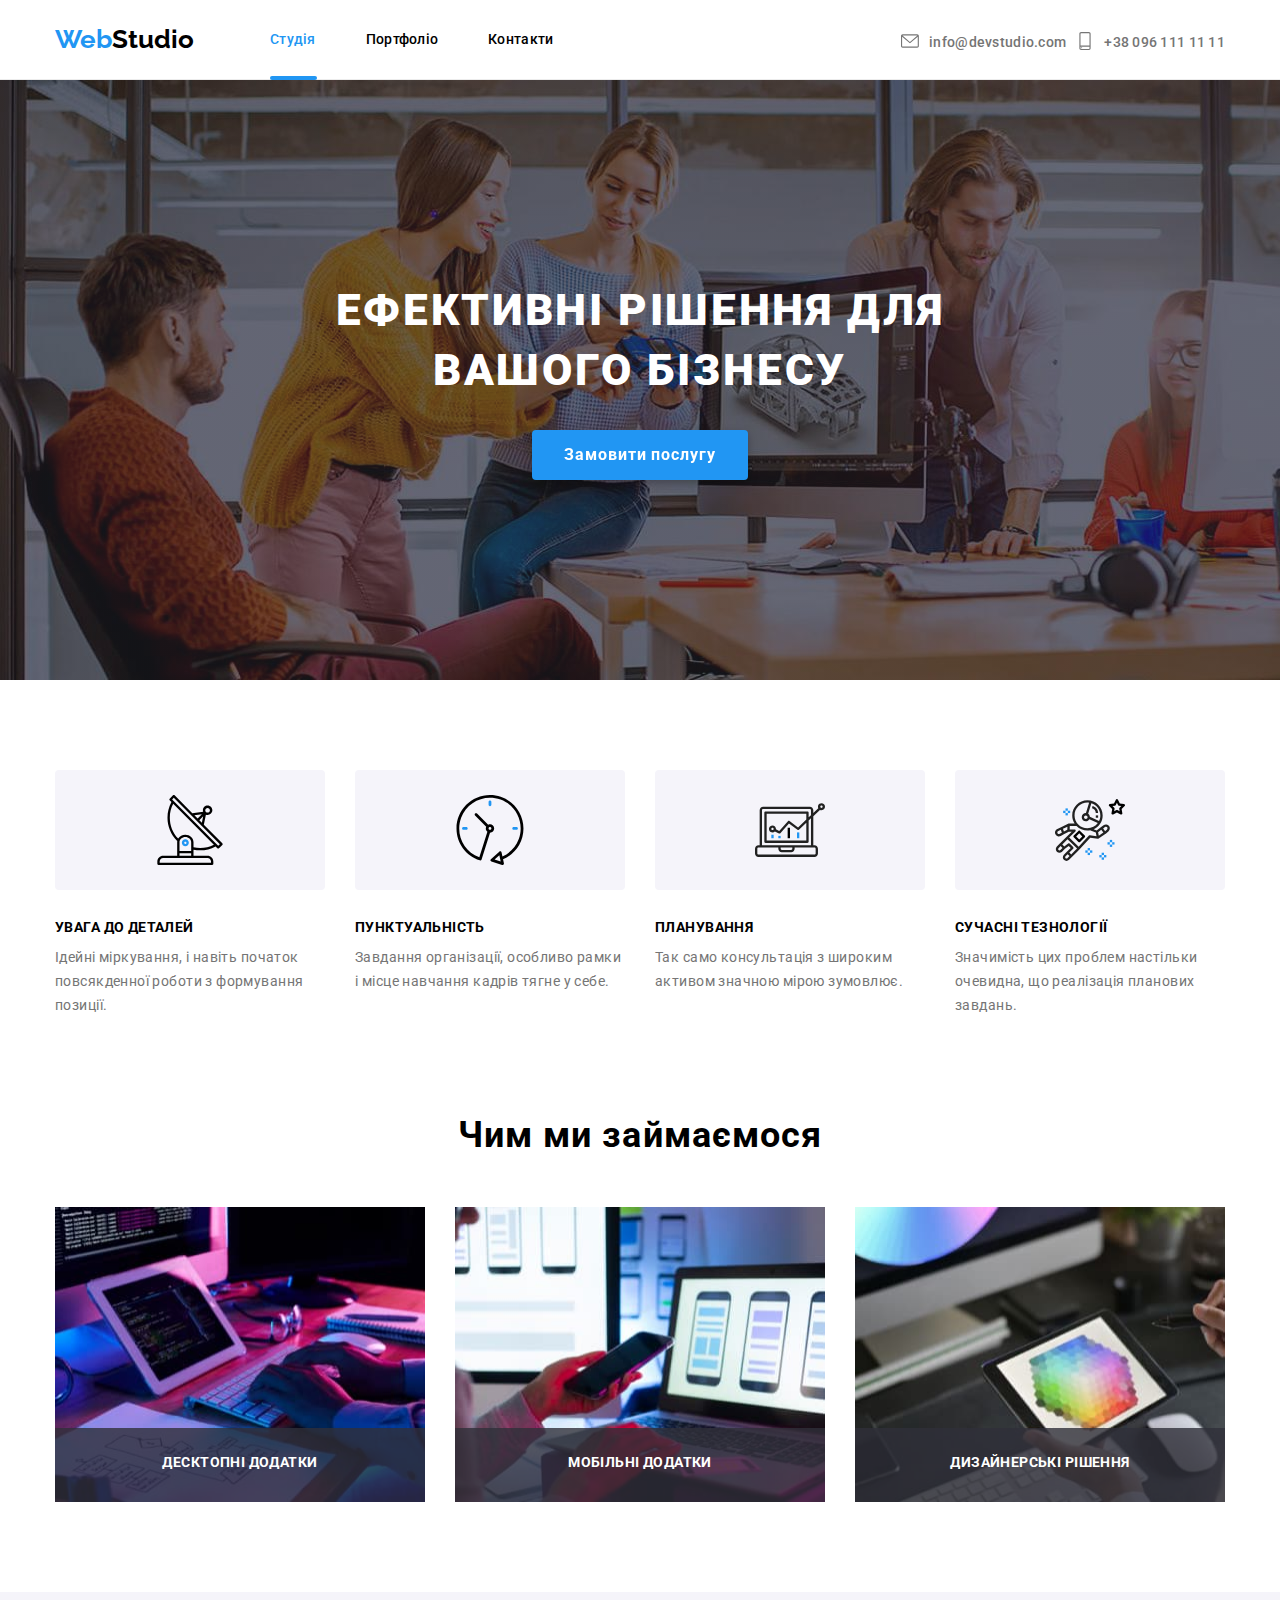
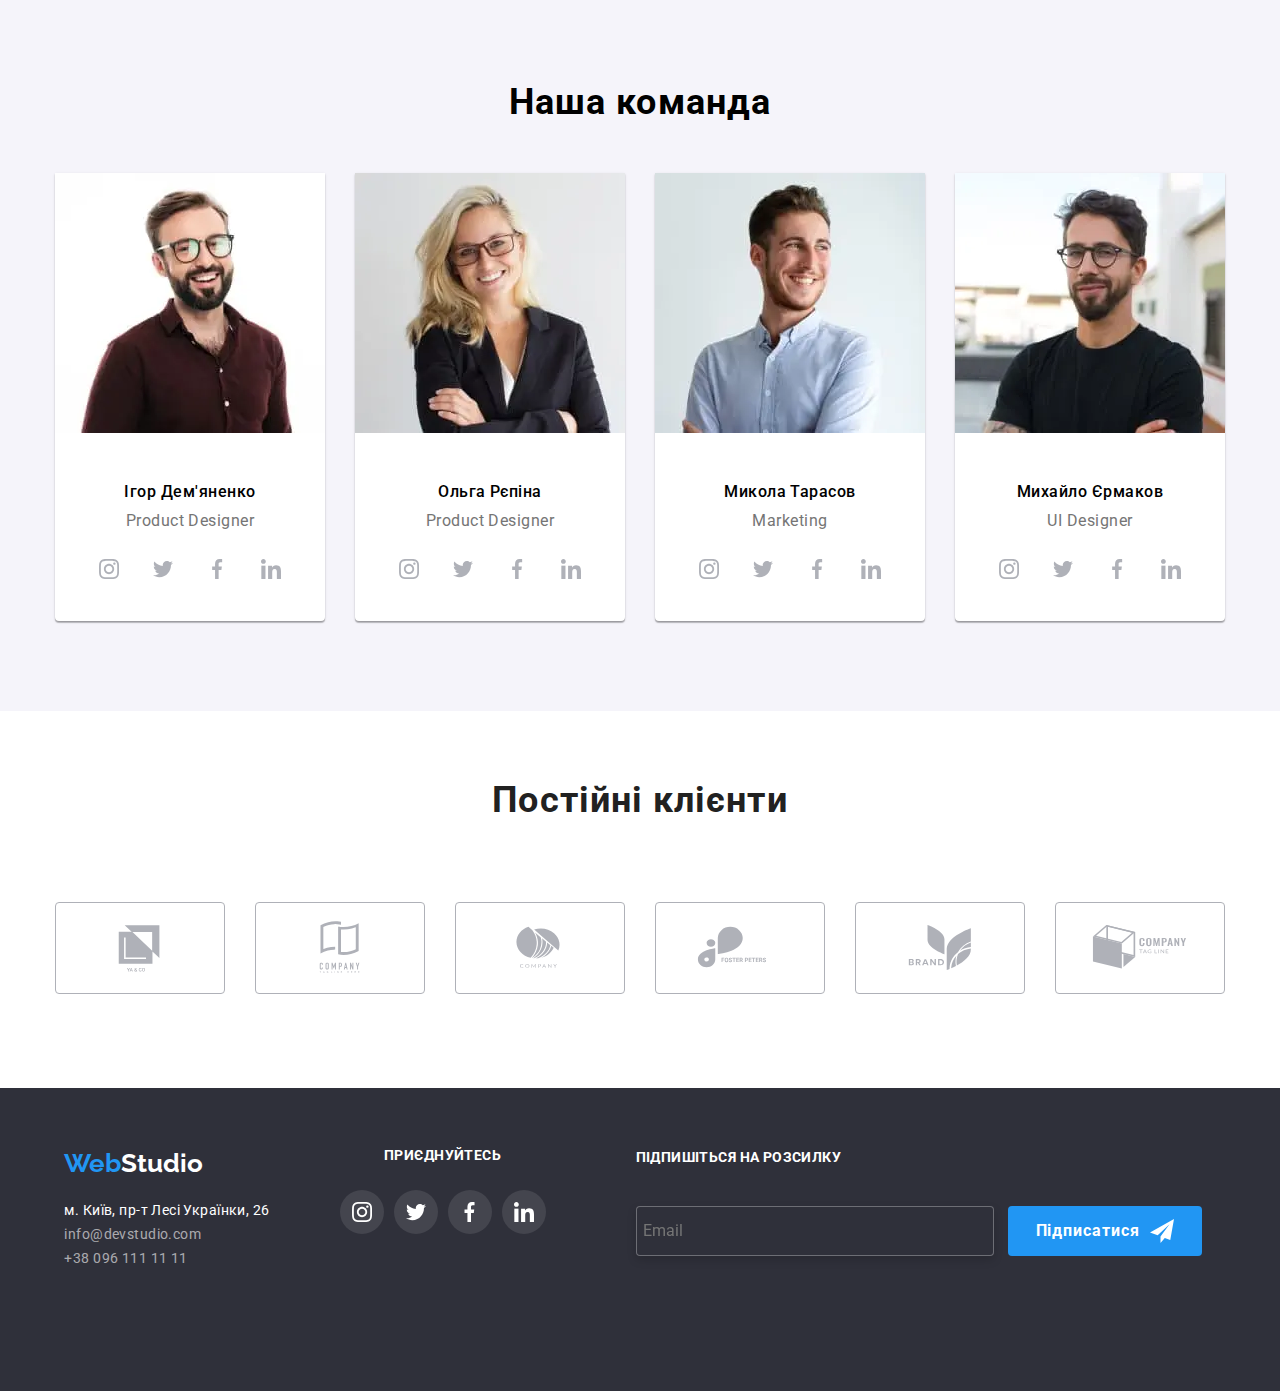
==== commit 3e822414: "Додав правильний шлях до свг, прибрав зайві падинги" ====
--- a/index.html
+++ b/index.html
@@ -68,7 +68,7 @@
         <div class="container mobile-menu__container">
           <button type="button" class="mobile-menu__close-btn" data-menu-close>
             <svg class="mobile-menu__close-icon" width="40" height="40">
-              <use href="/images/sprite.svg#icon-modal-close"></use>
+              <use href="./images/sprite.svg#icon-modal-close"></use>
             </svg>
           </button>
           <div class="menu-navigation">
--- a/css/main.min.css
+++ b/css/main.min.css
@@ -1,2 +1,2 @@
-:root{--primary-text-color: #212121;--logo-color: #000000;--accent-color: #2196f3;--additional-text-color: #757575;--address-text-color: rgba(255, 255, 255, 0.6);--accent-text-color: #ffffff;--background-btn-color: #f5f4fa;--primary-font: "Roboto", sans-serif;--secondary-font: "Raleway", sans-serif;--extra-border-color: #ececec;--main-background-color: #2f303a;--btn-bg-color: #188ce8}.visually-hidden{position:absolute;width:1px;height:1px;margin:-1px;border:0;padding:0;white-space:nowrap;clip-path:inset(100%);clip:rect(0 0 0 0);overflow:hidden}.body{box-sizing:border-box;font-family:var(--primary-font);color:var(--primaru-text-color);text-decoration:none}h1,h2,h3,h4,h5,h6,p{margin-top:0;margin-bottom:0}ul,ol{margin-top:0;margin-bottom:0;padding-left:0}img{display:block}.list{list-style:none}.link{text-decoration:none}@media screen and (max-width: 767px){.mobile-menu{position:fixed;top:0;left:0;z-index:4308;width:100%;height:100%;max-height:796px;background-color:var(--accent-text-color);opacity:0;visibility:hidden;pointer-events:none;transition-property:color;transition-duration:250ms;transition-timing-function:cubic-bezier(0.4, 0, 0.2, 1)}.mobile-menu.is-open{opacity:1;visibility:visible;pointer-events:visible}.mobile-menu__container{position:relative;height:100%;padding-top:48px;padding-bottom:48px}.mobile-menu__close-btn{position:absolute;top:10px;right:15px;background-color:transparent;border:none;padding:0;line-height:0;transition-property:fill;transition-duration:250ms;transition-timing-function:cubic-bezier(0.4, 0, 0.2, 1)}.mobile-menu__close-btn:hover,.mobile-menu__close-btn:focus{fill:var(--accent-color)}.menu-navigation{display:flex;flex-wrap:wrap;padding-left:25px;align-items:flex-start}.menu__communication{position:absolute;bottom:48px}.mobile-menu__close-icon{height:40px;width:40px;padding:11px}.menu-list__item:not(:last-child){margin-bottom:32px}.menu-list__link{display:block;font-family:var(--primary-font);font-style:normal;font-weight:500;font-size:40px;line-height:1.175;letter-spacing:0.02em;color:var(--primaru-text-color);transition-property:color;transition-duration:250ms;transition-timing-function:cubic-bezier(0.4, 0, 0.2, 1)}.menu-list__link:hover,.menu-list__link:focus{color:var(--accent-color)}.menu-list__current{color:var(--accent-color)}.menu-list__current:hover,.menu-list__current:focus{color:var(--btn-bg-color)}.menu-contact__item:not(:last-child){margin-bottom:32px}.menu-contact__item:last-child{margin-bottom:64px}.menu__tel{font-family:var(--primary-font) "Roboto";font-style:normal;font-weight:500;font-size:34px;line-height:1.17;letter-spacing:0.02em;color:var(--accent-color)}.menu__tel:hover,.menu__tel:focus{color:var(--btn-bg-color)}.menu__mail{font-family:var(--primary-font);font-style:normal;font-weight:500;font-size:24px;line-height:1.16;letter-spacing:0.02em;text-decoration:none;color:var(--additional-text-color);transition-property:color;transition-duration:250ms;transition-timing-function:cubic-bezier(0.4, 0, 0.2, 1)}.menu__mail:hover,.menu__mail:focus{color:var(--accent-color)}.menu-social{display:flex;column-gap:10px}.menu-social-link{font-family:var(--primary-font);font-style:normal;font-weight:500;font-size:18px;line-height:1.22;letter-spacing:0.02em;color:var(--accent-color)}.menu-social-link:hover,.menu-social-link:focus{color:var(--btn-bg-color)}.menu-social__item:not(:last-child):after{content:"";border:1px solid rgba(33,33,33,0.2);transform:rotate(90deg);width:22px;text-align:center;margin-left:10px}}@media screen and (min-width: 768px){.mobile-menu{display:none}}.container{width:100%;padding-left:15px;padding-right:15px}@media screen and (min-width: 480px){.container{width:480px;margin-left:auto;margin-right:auto}}@media screen and (min-width: 767px){.container{width:767px}}@media screen and (min-width: 1200px){.container{width:1200px}}@media screen and (max-width: 1199px){.section{padding-top:60px;padding-bottom:60px}}@media screen and (min-width: 1200px){.section{padding-top:90px;padding-bottom:90px}}button{border:0;cursor:pointer;border-radius:4px}@media screen and (max-width: 767px){.footer-form{margin-top:60px;margin-left:auto;margin-right:auto;justify-content:center;align-items:center;text-align:center;position:relative;width:100%;height:156px;display:block}.footer-form__desk{font-family:var(--primary-font);font-style:normal;font-weight:700;font-size:14px;line-height:1.16;letter-spacing:0.03em;text-transform:uppercase;color:var(--accent-text-color);margin-bottom:20px}.footer-form__input{margin-top:20px;height:50px;width:100%;background-color:var(--main-background-color);border:1px solid rgba(255,255,255,0.3);filter:drop-shadow(0px 4px 4px rgba(0,0,0,0.15));border-radius:4px;color:var(--accent-text-color)}.footer-form__btn{font-family:"Roboto";font-style:normal;font-weight:700;font-size:16px;line-height:1.88;display:flex;align-items:center;margin-right:auto;margin-left:auto;letter-spacing:0.06em;padding:10px 28px;margin-top:20px;color:var(--accent-text-color);background-color:var(--accent-color);transition-property:color;transition-duration:250ms;transition-timing-function:cubic-bezier(0.4, 0, 0.2, 1)}.footer-form__btn:hover,.footer-form__btn:focus{background-color:#188ce8;filter:drop-shadow(0px 4px 4px rgba(0,0,0,0.25))}.footer-form__icon{width:24px;height:24px;fill:var(--accent-text-color);margin-left:10px}}@media screen and (min-width: 768px){.footer-form{margin-left:auto;margin-right:auto;justify-content:center;align-items:center;text-align:center;position:relative;width:450px;height:156px}.footer-form__desk{font-family:var(--primary-font);font-style:normal;font-weight:700;font-size:14px;line-height:1.16;letter-spacing:0.03em;text-transform:uppercase;color:var(--accent-text-color)}.footer-form__wrapper{display:block;margin-top:20px}.footer-form__input{height:50px;width:450px;background-color:var(--main-background-color);border:1px solid rgba(255,255,255,0.3);filter:drop-shadow(0px 4px 4px rgba(0,0,0,0.15));border-radius:4px;color:var(--accent-text-color)}.footer-form__btn{font-family:"Roboto";font-style:normal;font-weight:700;font-size:16px;line-height:1.88;display:flex;justify-content:center;text-align:center;align-items:center;text-align:center;letter-spacing:0.06em;padding:10px 28px;margin-top:20px;margin-left:auto;margin-right:auto;color:var(--accent-text-color);background-color:var(--accent-color);transition-property:color;transition-duration:250ms;transition-timing-function:cubic-bezier(0.4, 0, 0.2, 1)}.footer-form__btn:hover,.footer-form__btn:focus{background-color:#188ce8;filter:drop-shadow(0px 4px 4px rgba(0,0,0,0.25))}.footer-form__icon{width:24px;height:24px;fill:var(--accent-text-color);margin-left:10px}}@media screen and (min-width: 1200px){.footer-form{display:block;text-align:start;position:relative;width:580px;height:86px;margin-top:72px;margin:0}.footer-form__wrapper{display:block}.footer-form__desk{text-align:start}.footer-form__input{height:50px;width:358px;margin-right:10px}.footer-form__btn{font-family:"Roboto";font-style:normal;font-weight:700;font-size:16px;line-height:1.88;display:inline-flex;letter-spacing:0.06em}}@media screen and (max-width: 1199px){.backdrop{position:fixed;top:0;left:0;z-index:4308;background-color:rgba(0,0,0,0.2);width:100%;height:100%;background-color:rgba(0,0,0,0.2);transition:opacity 250ms cubic-bezier(0.4, 0, 0.2, 1),visibility 250ms cubic-bezier(0.4, 0, 0.2, 1)}.backdrop.is-hidden{opacity:0;visibility:hidden;pointer-events:none}}@media screen and (min-width: 1200px){.backdrop{position:fixed;top:0;left:0;z-index:4308;width:100%;height:100%;background-color:rgba(0,0,0,0.2);transition:opacity 250ms cubic-bezier(0.4, 0, 0.2, 1),visibility 250ms cubic-bezier(0.4, 0, 0.2, 1)}.backdrop.is-hidden{opacity:0;visibility:hidden;pointer-events:none}}@media screen and (max-width: 1199px){.modal-close{position:absolute;top:50%;left:50%;transform:translate(-50%, -50%);width:450px;height:609px;background-color:#ffffff;padding:40px}.modal-close__btn{position:absolute;top:8px;right:8px;display:flex;justify-content:center;align-items:center;background-color:transparent;width:30px;height:30px;border:1px solid rgba(0,0,0,0.1);border-radius:50%;padding:0;transition-property:fill, border-color;transition-duration:250ms;transition-timing-function:cubic-bezier(0.4, 0, 0.2, 1)}.modal-close__btn:hover,.modal-close__btn:focus{fill:var(--accent-color);border-color:var(--accent-color)}.modal-close__icon{width:11px;height:11px}.modal-close__caption{font-family:var(--primary-font);font-weight:700;text-align:center;font-size:20px}}@media screen and (min-width: 1200px){.modal-close{position:absolute;top:50%;left:50%;transform:translate(-50%, -50%);width:528px;height:580px;background-color:#ffffff;padding:40px}.modal-close__btn{position:absolute;top:8px;right:8px;display:flex;justify-content:center;align-items:center;background-color:transparent;width:30px;height:30px;border:1px solid rgba(0,0,0,0.1);border-radius:50%;padding:0;transition-property:fill, border-color;transition-duration:250ms;transition-timing-function:cubic-bezier(0.4, 0, 0.2, 1)}.modal-close__btn:hover,.modal-close__btn:focus{fill:var(--accent-color);border-color:var(--accent-color)}.modal-close__icon{width:11px;height:11px}.modal-close__caption{font-family:var(--primary-font);font-weight:700;text-align:center;font-size:20px}}@media screen and (max-width: 1199px){.modal-form{display:flex;flex-direction:column}.modal-form__desc{display:block;font-family:var(--primary-font);font-style:normal;font-weight:400;font-size:12px;line-height:1.16;letter-spacing:0.01em;color:var(--additional-text-color);margin-bottom:4px;margin-top:12px}.modal-form__wrapper{display:block;position:relative}.modal-form__input{width:100%;height:40px;border:1px solid rgba(33,33,33,0.2);border-radius:4px;padding-left:42px;transition-property:border-color;transition-duration:250ms;transition-timing-function:cubic-bezier(0.4, 0, 0.2, 1)}.modal-form__input:focus{outline:none;border-color:var(--accent-color)}.modal-form__icon{position:absolute;top:50%;left:12px;transform:translateY(-50%);width:18px;height:18px;padding:2px;color:var(--primary-text-color);display:block;transition-property:fill;transition-duration:250ms;transition-timing-function:cubic-bezier(0.4, 0, 0.2, 1)}.modal-form__input:focus+.modal-form__icon{fill:var(--accent-color)}.modal-form__messege{resize:none;width:100%;height:120px;padding:15px;border:1px solid rgba(33,33,33,0.2);border-radius:4px;transition-property:border-color;transition-duration:250ms;transition-timing-function:cubic-bezier(0.4, 0, 0.2, 1)}.modal-form__messege:focus{outline:none;border-color:var(--accent-color)}.modal-form__messege::placeholder{color:rgba(117,117,117,0.5)}.madal-check__wrapper{display:flex;align-items:center;text-align:center;height:24px;margin-bottom:30px;margin-left:10px}.modal-check__own{border:1px solid var(--primary-text-color);border-radius:4px;cursor:pointer;padding:1px}.modal-check:focus+.modal-check__own{outline:2px solid rgba(0,0,201,0.5)}.modal-check__icon{display:none;fill:var(--accent-text-color)}.modal-check:checked+.modal-check__own{background-color:var(--btn-bg-color);border-color:var(--btn-bg-color)}.modal-check:checked+.modal-check__own .modal-check__icon{display:block}.modal-check__discription{font-family:var(--primary-font);font-style:normal;font-weight:400;font-size:12px;line-height:1.16;letter-spacing:0.03em;color:var(--additional-text-color)}.modal-check__link{font-family:var(--primary-font);font-style:normal;font-weight:400;font-size:12px;line-height:1.16;letter-spacing:0.03em;text-decoration-line:underline;color:var(--accent-color)}.modal-form__btn{font-family:var(--primary-font);font-style:normal;font-weight:700;font-size:16px;line-height:1.88;display:flex;align-items:center;text-align:center;letter-spacing:0.06em;width:200px;height:50px;padding:10px 52px;margin:0 auto;color:var(--accent-text-color);background-color:var(--accent-color);transition-property:color;transition-duration:250ms;transition-timing-function:cubic-bezier(0.4, 0, 0.2, 1)}.modal-form__btn:hover,.modal-form__btn:focus{background-color:#188ce8;filter:drop-shadow(0px 4px 4px rgba(0,0,0,0.25))}}@media screen and (min-width: 1200px){.modal-form{display:flex;flex-direction:column}.modal-form__desc{display:block;font-family:var(--primary-font);font-style:normal;font-weight:400;font-size:12px;line-height:1.16;letter-spacing:0.01em;color:var(--additional-text-color);margin-bottom:4px;margin-top:12px}.modal-form__wrapper{display:block;position:relative}.modal-form__input{width:100%;height:40px;border:1px solid rgba(33,33,33,0.2);border-radius:4px;padding-left:42px;transition-property:border-color;transition-duration:250ms;transition-timing-function:cubic-bezier(0.4, 0, 0.2, 1)}.modal-form__input:focus{outline:none;border-color:var(--accent-color)}.modal-form__icon{position:absolute;top:50%;left:12px;transform:translateY(-50%);width:18px;height:18px;padding:2px;color:var(--primary-text-color);display:block;transition-property:fill;transition-duration:250ms;transition-timing-function:cubic-bezier(0.4, 0, 0.2, 1)}.modal-form__input:focus+.modal-form__icon{fill:var(--accent-color)}.modal-form__messege{resize:none;width:100%;height:120px;padding:15px;border:1px solid rgba(33,33,33,0.2);border-radius:4px;transition-property:border-color;transition-duration:250ms;transition-timing-function:cubic-bezier(0.4, 0, 0.2, 1)}.modal-form__messege:focus{outline:none;border-color:var(--accent-color)}.modal-form__messege::placeholder{color:rgba(117,117,117,0.5)}.madal-check__wrapper{display:flex;align-items:center;text-align:center;height:24px;margin-bottom:30px;margin-left:10px}.modal-check__own{border:1px solid var(--primary-text-color);border-radius:4px;cursor:pointer;padding:1px}.modal-check:focus+.modal-check__own{outline:2px solid rgba(0,0,201,0.5)}.modal-check__icon{display:none;fill:var(--accent-text-color)}.modal-check:checked+.modal-check__own{background-color:var(--btn-bg-color);border-color:var(--btn-bg-color)}.modal-check:checked+.modal-check__own .modal-check__icon{display:block}.modal-check__discription{font-family:var(--primary-font);font-style:normal;font-weight:400;font-size:14px;line-height:1.71;letter-spacing:0.03em;color:var(--additional-text-color)}.modal-check__link{font-family:var(--primary-font);font-style:normal;font-weight:400;font-size:14px;line-height:1.71;letter-spacing:0.03em;text-decoration-line:underline;color:var(--accent-color)}.modal-form__btn{font-family:var(--primary-font);font-style:normal;font-weight:700;font-size:16px;line-height:1.88;display:flex;align-items:center;text-align:center;letter-spacing:0.06em;width:200px;height:50px;padding:10px 52px;margin:0 auto;color:var(--accent-text-color);background-color:var(--accent-color);transition-property:color;transition-duration:250ms;transition-timing-function:cubic-bezier(0.4, 0, 0.2, 1)}.modal-form__btn:hover,.modal-form__btn:focus{background-color:#188ce8;filter:drop-shadow(0px 4px 4px rgba(0,0,0,0.25))}}@media screen and (max-width: 767px){.nav__list{display:none}.header__communication{display:none}.mobile-menu-btn{background-color:transparent;border:none;padding:0;line-height:0;width:40px;height:40px}.mobile-menu-btn__icon{width:24px;height:16px;padding:16px, 24px}}@media screen and (min-width: 767px){.header__container{height:79px}.mobile-menu-btn{display:none}.mobile-menu-btn__icon{display:none}.nav{display:flex;align-items:center;column-gap:70px;margin-top:32px;margin-bottom:32px}.nav__list{display:flex;column-gap:50px}.header__communication{display:block;column-gap:10px;margin-top:23px;margin-bottom:23px}.header__contact{display:block;font-weight:500;font-size:12px;line-height:1.16}.header__icon{width:14px;height:14px}}@media screen and (min-width: 1200px){.header{width:100%}.header__communication{display:flex}}.header{border-bottom:1px solid var(--extra-border-color)}.header__container{display:flex;align-items:center;justify-content:space-between}.logo{width:145px;height:31px;left:215px;top:24px;padding-bottom:25px;font-family:var(--secondary-font);font-style:normal;font-weight:700;font-size:26px;line-height:31px;color:var(--logo-color);text-decoration:none}.logo__first-part{color:var(--accent-color);width:145px;height:31px;left:215px;top:24px;font-family:var(--secondary-font);font-style:normal;font-weight:700;font-size:26px;line-height:31px}.nav__list-link{display:block;font-family:var(--primary-font);font-style:normal;font-weight:500;font-size:14px;line-height:1.15;letter-spacing:0.02em;color:var(--primaru-text-color);transition-property:color;transition-duration:250ms;transition-timing-function:cubic-bezier(0.4, 0, 0.2, 1)}.nav__list-link:hover,.nav__list-link:focus{font-family:var(--primary-font);font-style:normal;font-weight:500;font-size:14px;line-height:1.15;letter-spacing:0.02em;color:var(--accent-color)}.nav__list-link--current{color:var(--accent-color)}.nav__list-link--current::after{display:block;position:absolute;content:"";width:47px;height:4px;background-color:var(--accent-color);border-radius:2px;margin-top:28px}.header__icon{display:inline;position:relative;left:0;top:3px;width:18px;height:18px;fill:var(--additional-text-color);margin-right:10px;transition-property:fill;transition-duration:250ms;transition-timing-function:cubic-bezier(0.4, 0, 0.2, 1)}.header__contact:hover .header__icon,.header__contact:focus .header__icon{fill:var(--accent-color)}.header__contact{font-family:var(--primary-font);font-style:normal;font-weight:500;font-size:14px;line-height:1.15;letter-spacing:0.02em;color:var(--additional-text-color);text-decoration:none;transition-property:color;transition-duration:250ms;transition-timing-function:cubic-bezier(0.4, 0, 0.2, 1)}.header__contact:hover,.header__contact:focus{color:var(--accent-color)}@media screen and (max-width: 767px){.hero__container{display:block;align-items:center;height:400px}.hero{margin:0 auto;max-width:480px;background-color:var(--main-background-color);background-image:linear-gradient(rgba(47,48,58,0.4), rgba(47,48,58,0.4)),url(../images/hero/mobile/hero-bgi.jpeg);background-size:cover;background-repeat:no-repeat;background-position:50% 50%}.hero__title{font-family:var(--primary-font);font-style:normal;font-size:26px;font-weight:900;line-height:1.61538;letter-spacing:0.06em;text-align:center;text-transform:uppercase;color:var(--accent-text-color);display:flex;text-align:center;padding-top:118px;margin-bottom:30px;margin-left:auto;margin-right:auto}.hero__btn{font-family:var(--primary-font);font-weight:700;font-style:normal;font-size:16px;line-height:1.88;letter-spacing:0.06em;color:var(--accent-text-color);background-color:var(--accent-color);filter:drop-shadow(0px 4px 4px rgba(0,0,0,0.25));align-items:center;text-align:center;display:block;margin:0 auto;padding:10px 32px;transition-property:color;transition-property:background-color;transition-duration:250ms;transition-timing-function:cubic-bezier(0.4, 0, 0.2, 1)}.hero__btn:hover,.hero__btn:focus{color:var(--accent-text-color);background-color:var(--btn-bg-color)}}@media screen and (min-device-pixel-ratio: 2) and (max-width: 767px), (-webkit-min-device-pixel-ratio: 2) and (max-width: 767px), (min-resolution: 192dpi) and (max-width: 767px), (min-resolution: 2dppx) and (max-width: 767px){.hero{background-image:url(../images/hero/mobile/hero-bgi@2x.jpg)}}@media screen and (min-width: 768px){.hero__container{display:block;align-items:center;height:400px}.hero{margin:0 auto;max-width:768px;background-color:var(--main-background-color);background-image:linear-gradient(rgba(47,48,58,0.4), rgba(47,48,58,0.4)),url(../images/hero/tablet/hero-bgi.jpg);background-size:contain;background-repeat:no-repeat}.hero__title{font-family:var(--primary-font);font-style:normal;font-size:26px;font-weight:900;line-height:1.61538;letter-spacing:0.06em;text-align:center;text-transform:uppercase;color:var(--accent-text-color);display:flex;text-align:center;padding-top:118px;margin-bottom:30px;width:360px;margin-left:auto;margin-right:auto}.hero__btn{font-family:var(--primary-font);font-weight:700;font-style:normal;font-size:16px;line-height:1.88;letter-spacing:0.06em;color:var(--accent-text-color);background-color:var(--accent-color);filter:drop-shadow(0px 4px 4px rgba(0,0,0,0.25));align-items:center;text-align:center;display:block;margin:0 auto;padding:10px 32px;transition-property:color;transition-property:background-color;transition-duration:250ms;transition-timing-function:cubic-bezier(0.4, 0, 0.2, 1)}.hero__btn:hover,.hero__btn:focus{color:var(--accent-text-color);background-color:var(--btn-bg-color)}}@media screen and (min-device-pixel-ratio: 2) and (min-width: 768px), (-webkit-min-device-pixel-ratio: 2) and (min-width: 768px), (min-resolution: 192dpi) and (min-width: 768px), (min-resolution: 2dppx) and (min-width: 768px){.hero{background-image:url(../images/hero/tablet/hero-bgi@2x.jpg)}}@media screen and (min-width: 1200px){.hero__container{height:600px}.hero__container{display:block;align-items:center;padding-bottom:200px}.hero{margin:0 auto;max-width:1600px;background-color:var(--main-background-color);background-image:linear-gradient(rgba(47,48,58,0.4), rgba(47,48,58,0.4)),url(../images/hero/desktop/hero-bgi.jpeg);background-size:cover}.hero__title{font-size:44px;font-weight:900;line-height:1.36364;padding-top:200px;margin-bottom:30px;width:696px;margin-left:auto;margin-right:auto}}@media screen and (min-device-pixel-ratio: 2) and (min-width: 1200px), (-webkit-min-device-pixel-ratio: 2) and (min-width: 1200px), (min-resolution: 192dpi) and (min-width: 1200px), (min-resolution: 2dppx) and (min-width: 1200px){.hero{background-image:url(../images/hero/desktop/hero-bgi@2x.jpeg);max-width:1600px;max-height:600px;background-size:cover}}@media screen and (max-width: 767px){.features__container{display:block;max-width:480px}.features__icon{width:70px;height:70px}.features__icon--item{display:flex;justify-content:center;align-items:center;width:100%;height:120px;background-color:var(--background-btn-color);border-radius:4px}.features__list{margin-bottom:30px}.features__item{margin-bottom:30px}.features__item--title{font-family:var(--primary-font);font-style:normal;font-size:14px;font-weight:700;line-height:1.14286;font-weight:700;font-size:14px;line-height:1.14;letter-spacing:0.03em;text-transform:uppercase;color:var(--primaru-text-color);align-items:center;text-align:center;padding-bottom:10px;padding-top:30px}.features__item--text{font-family:var(--primary-font);font-style:normal;font-weight:400;font-size:14px;line-height:1.71;letter-spacing:0.03em;color:var(--additional-text-color)}}@media screen and (min-width: 768px){.features__container{display:block;max-width:768px;align-items:center}.features__icon{width:70px;height:70px}.features__icon--item{display:flex;justify-content:center;align-items:center;width:354px;height:120px;background-color:var(--background-btn-color);border-radius:4px}.features__list{display:flex;flex-wrap:wrap;gap:29px}.features__item{width:354px}.features__item--title{font-family:var(--primary-font);font-style:normal;font-size:14px;font-weight:700;line-height:1.14286;font-weight:700;font-size:14px;line-height:1.14;letter-spacing:0.03em;text-transform:uppercase;color:var(--primaru-text-color);align-items:center;text-align:center;padding-bottom:10px;padding-top:30px}.features__item--text{font-family:var(--primary-font);font-style:normal;font-weight:400;font-size:14px;line-height:1.71;letter-spacing:0.03em;color:var(--additional-text-color)}}@media screen and (min-width: 1200px){.features{padding-bottom:0}.features__container{max-width:1600px;display:block}.features__icon{width:70px;height:70px}.features__icon--item{display:flex;justify-content:center;align-items:center;width:270px;height:120px}.features__list{display:flex;flex-wrap:wrap;column-gap:30px;margin-bottom:50px}.features__item{flex-basis:calc((100% - 3 * 30px) / 4)}.features__item--title{font-family:var(--primary-font);font-style:normal;font-size:14px;font-weight:700;line-height:1.14286;font-weight:700;font-size:14px;line-height:1.14;letter-spacing:0.03em;text-transform:uppercase;color:var(--primaru-text-color);align-items:center;text-align:start;padding-bottom:10px;padding-top:30px}.features__item--text{font-family:var(--primary-font);font-style:normal;font-weight:400;font-size:14px;line-height:1.71;letter-spacing:0.03em;color:var(--additional-text-color)}}@media screen and (max-width: 1199px){.our-case{display:none;opacity:0;visibility:hidden;pointer-events:none}}@media screen and (min-width: 1200px){.our-case{opacity:1;visibility:visible;pointer-events:visible;margin-top:0;padding-top:47px}.our-case__container{display:block}.our-case__title{font-family:var(--primary-font);font-style:normal;font-weight:700;font-size:36px;line-height:1.16;text-align:center;letter-spacing:0.03em;color:var(--primaru-text-color);margin-bottom:50px}.our-case__list{display:flex;flex-wrap:wrap;column-gap:30px}.our-case__thumb{position:relative;overflow:hidden}.our-case__overlay{position:absolute;height:25%;width:100%;bottom:0;background-color:rgba(47,48,58,0.8)}.our-case__text{font-family:var(--primary-font);font-style:normal;font-weight:700;font-size:14px;line-height:1.14;text-align:center;letter-spacing:0.03em;text-transform:uppercase;color:var(--accent-text-color);padding-top:27px;padding-bottom:27px}}@media screen and (max-width: 767px){.team{margin-bottom:0;background-color:var(--background-btn-color)}.team__title{font-family:var(--primary-font);font-style:normal;font-weight:700;font-size:36px;line-height:1.16;text-align:center;letter-spacing:0.03em;color:var(--primaru-text-color);margin-bottom:50px}.team-list{display:block;list-style:none}.team-list__card{background-color:var(--accent-text-color);box-shadow:0px 1px 3px rgba(0,0,0,0.12),0px 1px 1px rgba(0,0,0,0.14),0px 2px 1px rgba(0,0,0,0.2);border-radius:0px 0px 4px 4px;margin-bottom:30px}.team-list__text{padding-top:30px;padding-bottom:24px}.team-list__name{font-family:var(--primary-font);font-style:normal;font-weight:500;font-size:16px;line-height:1.18;text-align:center;letter-spacing:0.03em;color:var(--primaru-text-color);margin-bottom:10px}.team-list__description{font-family:var(--primary-font);font-style:normal;font-weight:400;font-size:16px;line-height:1.18;text-align:center;letter-spacing:0.03em;color:var(--additional-text-color)}.team-list__photo{width:100%;height:100%}.team-list__card .social-list{display:flex;justify-content:center;align-items:center;width:206px;height:44px;margin:0 auto;margin-top:16px;column-gap:10px}.social-list__link{display:flex;justify-content:center;align-items:center;width:44px;height:44px;border-radius:50%;transition-property:color, background-color;transition-duration:250ms;transition-timing-function:cubic-bezier(0.4, 0, 0.2, 1)}.social-list__link:hover,.social-list__link:focus{background-color:var(--accent-color)}.social-list__icon{width:20px;height:20px;fill:#afb1b8;transition-property:fill;transition-duration:250ms;transition-timing-function:cubic-bezier(0.4, 0, 0.2, 1)}.social-list__link:hover .social-list__icon,.social-list__link:focus .social-list__icon{fill:var(--accent-text-color)}}@media screen and (min-width: 768px){.team__container{width:768px}.team{margin-bottom:0;background-color:var(--background-btn-color)}.team__title{font-family:var(--primary-font);font-style:normal;font-weight:700;font-size:36px;line-height:1.16;text-align:center;letter-spacing:0.03em;color:var(--primaru-text-color);margin-bottom:50px}.team-list{display:flex;flex-wrap:wrap;gap:30px;list-style:none}.team-list__card{width:354px;padding-bottom:30px;background-color:var(--accent-text-color);box-shadow:0px 1px 3px rgba(0,0,0,0.12),0px 1px 1px rgba(0,0,0,0.14),0px 2px 1px rgba(0,0,0,0.2);border-radius:0px 0px 4px 4px;margin-bottom:30px}.team-list__text{padding-top:50px}.team-list__name{font-family:var(--primary-font);font-style:normal;font-weight:500;font-size:16px;line-height:1.18;text-align:center;letter-spacing:0.03em;color:var(--primaru-text-color);margin-bottom:10px}.team-list__description{font-family:var(--primary-font);font-style:normal;font-weight:400;font-size:16px;line-height:1.18;text-align:center;letter-spacing:0.03em;color:var(--additional-text-color)}.team-list__photo{width:100%;height:100%}.social-list{display:flex;justify-content:center;align-items:center;width:206px;height:44px;margin:0 auto;margin-top:16px;column-gap:10px}.social-list__link{display:flex;justify-content:center;align-items:center;width:44px;height:44px;border-radius:50%;transition-property:color, background-color;transition-duration:250ms;transition-timing-function:cubic-bezier(0.4, 0, 0.2, 1)}.social-list__link:hover,.social-list__link:focus{background-color:var(--accent-color)}.social-list__icon{width:20px;height:20px;fill:#afb1b8;transition-property:fill;transition-duration:250ms;transition-timing-function:cubic-bezier(0.4, 0, 0.2, 1)}.social-list__link:hover .social-list__icon,.social-list__link:focus .social-list__icon{fill:var(--accent-text-color)}}@media screen and (min-width: 1200px){.team__container{width:1200px}.team-list{display:flex;flex-wrap:wrap;list-style:none;column-gap:30px;padding-bottom:90px}.team-list__card{width:270px}.team-list__photo{width:270px;height:260px}}@media screen and (max-width: 767px){.clients__title{font-family:"Roboto";font-style:normal;font-weight:700;font-size:28px;line-height:1.17;text-align:center;letter-spacing:0.03em;color:var(--primary-text-color);margin-bottom:30px;padding-top:60px}.clients__list{display:flex;flex-wrap:wrap;justify-content:center;align-items:center;gap:30px;padding-bottom:60px}.clients__item{width:210px;height:92px;border:1px solid #afb1b8;border-radius:4px;transition-property:color;transition-duration:250ms;transition-timing-function:cubic-bezier(0.4, 0, 0.2, 1);display:flex;justify-content:center;align-items:center;column-gap:30px}.clients__item:hover,.clients__item:focus{color:var(--accent-color);border-color:var(--accent-color);cursor:pointer}.clients__icon{fill:#afb1b8;width:106px;height:60px;padding:auto;transition-property:fill, background-color;transition-duration:250ms;transition-timing-function:cubic-bezier(0.4, 0, 0.2, 1)}.clients__item:hover .clients__icon,.clients__item:focus .clients__icon{fill:var(--accent-color)}}@media screen and (min-width: 768px){.clients__title{font-family:"Roboto";font-style:normal;font-weight:700;font-size:28px;line-height:1.17;text-align:center;letter-spacing:0.03em;color:var(--primary-text-color);margin-bottom:30px;padding-top:60px}.clients__list{display:flex;flex-wrap:wrap;justify-content:center;align-items:center;gap:29px;padding-bottom:60px}.clients__item{width:226px;height:92px;border:1px solid #afb1b8;border-radius:4px;transition-property:color;transition-duration:250ms;transition-timing-function:cubic-bezier(0.4, 0, 0.2, 1);display:flex;justify-content:center;align-items:center;column-gap:30px}.clients__item:hover,.clients__item:focus{color:var(--accent-color);border-color:var(--accent-color);cursor:pointer}.clients__icon{fill:#afb1b8;width:106px;height:60px;padding:auto;transition-property:fill, background-color;transition-duration:250ms;transition-timing-function:cubic-bezier(0.4, 0, 0.2, 1)}.clients__item:hover .clients__icon,.clients__item:focus .clients__icon{fill:var(--accent-color)}}@media screen and (min-width: 768px){.clients__title{font-size:36px;line-height:1.16;padding-top:69px}.clients__list{display:flex;justify-content:center;align-items:center;column-gap:30px;padding-bottom:94px;padding-top:50px}.clients__item{width:170px;height:92px;border:1px solid #afb1b8;border-radius:4px}.clients__icon{fill:#afb1b8;height:92px;padding:auto}}@media screen and (max-width: 767px){.footer{background-color:var(--main-background-color)}.footer__container{padding-top:60px;padding-bottom:60px}.footer-address__list{margin-left:auto;margin-right:auto;justify-content:center;text-align:center}.footer__logo{text-align:center;width:145px;height:31px;margin-left:auto;margin-right:auto;margin-top:60px;font-family:var(--secondary-font);font-style:normal;font-weight:700;font-size:26px;line-height:31px;color:var(--accent-text-color);text-decoration:none}.footer__link,.footer-address__link{font-family:var(--primary-font);font-style:normal;font-weight:400;font-size:14px;line-height:1.71;letter-spacing:0.03em;text-decoration:none}.footer-address{padding-top:20px;padding-bottom:60px}.footer__link{color:var(--address-text-color)}.footer-address__link{color:var(--accent-text-color)}.mobile_link{color:var(--address-text-color)}.footer-icon{width:206px;height:80px;justify-content:center;text-align:center;margin-left:auto;margin-right:auto}.footer-icon__title{font-family:var(--primary-font);font-style:normal;font-weight:700;font-size:14px;line-height:1.14;letter-spacing:0.03em;text-transform:uppercase;color:var(--accent-text-color)}.footer-icon__list{display:flex;justify-content:center;align-items:center;width:206px;height:80px;margin:0 auto;column-gap:10px;padding-top:16px}.footer-icon__link{display:flex;justify-content:center;align-items:center;width:44px;height:44px;border-radius:50%;background:rgba(255,255,255,0.1);transition-property:color, background-color;transition-duration:250ms;transition-timing-function:cubic-bezier(0.4, 0, 0.2, 1)}.footer-icon__link:hover,.footer-icon__link:focus{background-color:var(--accent-color)}.footer-icon__svg{width:20px;height:20px;fill:var(--accent-text-color);transition-property:fill;transition-duration:250ms;transition-timing-function:cubic-bezier(0.4, 0, 0.2, 1)}.footer-icon__link:hover .footer-icon__svg,.footer-icon__link:focus .footer-icon__svg{fill:var(--accent-text-color)}}@media screen and (min-width: 768px){.footer{background-color:var(--main-background-color)}.footer__container{display:flex;flex-wrap:wrap;margin-left:auto;margin-right:auto;justify-content:space-evenly;width:768px;padding-top:60px;padding-bottom:60px}.footer-address__list{margin-left:auto;margin-right:auto;justify-content:center;text-align:center}.footer__logo{text-align:center;width:145px;height:31px;margin-left:0;margin-right:0;margin-top:60px;font-family:var(--secondary-font);font-style:normal;font-weight:700;font-size:26px;line-height:31px;color:var(--accent-text-color);text-decoration:none}.footer__link,.footer-address__link{font-family:var(--primary-font);font-style:normal;font-weight:400;font-size:14px;line-height:1.71;letter-spacing:0.03em;text-decoration:none}.footer-address{padding-top:20px;padding-bottom:60px}.footer__link{color:var(--address-text-color)}.footer-address__link{color:var(--accent-text-color)}.mobile_link{color:var(--address-text-color)}.footer-icon{width:206px;height:80px;justify-content:center;text-align:center}.footer-icon__title{font-family:var(--primary-font);font-style:normal;font-weight:700;font-size:14px;line-height:1.14;letter-spacing:0.03em;text-transform:uppercase;color:var(--accent-text-color)}.footer-icon__list{display:flex;justify-content:center;align-items:center;width:206px;height:80px;margin:0 auto;column-gap:10px;padding-top:16px}.footer-icon__link{display:flex;justify-content:center;align-items:center;width:44px;height:44px;border-radius:50%;background:rgba(255,255,255,0.1);transition-property:color, background-color;transition-duration:250ms;transition-timing-function:cubic-bezier(0.4, 0, 0.2, 1)}.footer-icon__link:hover,.footer-icon__link:focus{background-color:var(--accent-color)}.footer-icon__svg{width:20px;height:20px;fill:var(--accent-text-color);transition-property:fill;transition-duration:250ms;transition-timing-function:cubic-bezier(0.4, 0, 0.2, 1)}.footer-icon__link:hover .footer-icon__svg,.footer-icon__link:focus .footer-icon__svg{fill:var(--accent-text-color)}}@media screen and (min-width: 1200px){.footer__container{display:flex;margin-left:auto;width:1200px;justify-content:center;padding-top:60px;padding-bottom:60px}.footer-address__list{margin-left:0;margin-right:0;justify-content:start;text-align:start;margin-right:70px}.footer__logo{left:215px;margin-top:60px}.footer-icon{width:206px;height:80px;justify-content:start;text-align:center;margin-right:90px}}
+:root{--primary-text-color: #212121;--logo-color: #000000;--accent-color: #2196f3;--additional-text-color: #757575;--address-text-color: rgba(255, 255, 255, 0.6);--accent-text-color: #ffffff;--background-btn-color: #f5f4fa;--primary-font: "Roboto", sans-serif;--secondary-font: "Raleway", sans-serif;--extra-border-color: #ececec;--main-background-color: #2f303a;--btn-bg-color: #188ce8}.visually-hidden{position:absolute;width:1px;height:1px;margin:-1px;border:0;padding:0;white-space:nowrap;clip-path:inset(100%);clip:rect(0 0 0 0);overflow:hidden}.body{box-sizing:border-box;font-family:var(--primary-font);color:var(--primaru-text-color);text-decoration:none}h1,h2,h3,h4,h5,h6,p{margin-top:0;margin-bottom:0}ul,ol{margin-top:0;margin-bottom:0;padding-left:0}img{display:block}.list{list-style:none}.link{text-decoration:none}@media screen and (max-width: 767px){.mobile-menu{position:fixed;top:0;left:0;z-index:4308;width:100%;height:100%;max-height:796px;background-color:var(--accent-text-color);opacity:0;visibility:hidden;pointer-events:none;transition-property:color;transition-duration:250ms;transition-timing-function:cubic-bezier(0.4, 0, 0.2, 1)}.mobile-menu.is-open{opacity:1;visibility:visible;pointer-events:visible}.mobile-menu__container{position:relative;height:100%;padding-top:48px;padding-bottom:48px}.mobile-menu__close-btn{position:absolute;top:10px;right:15px;background-color:transparent;border:none;padding:0;line-height:0;transition-property:fill;transition-duration:250ms;transition-timing-function:cubic-bezier(0.4, 0, 0.2, 1)}.mobile-menu__close-btn:hover,.mobile-menu__close-btn:focus{fill:var(--accent-color)}.menu-navigation{display:flex;flex-wrap:wrap;padding-left:25px;align-items:flex-start}.menu__communication{position:absolute;bottom:48px}.mobile-menu__close-icon{height:40px;width:40px;padding:11px}.menu-list__item:not(:last-child){margin-bottom:32px}.menu-list__link{display:block;font-family:var(--primary-font);font-style:normal;font-weight:500;font-size:40px;line-height:1.175;letter-spacing:0.02em;color:var(--primaru-text-color);transition-property:color;transition-duration:250ms;transition-timing-function:cubic-bezier(0.4, 0, 0.2, 1)}.menu-list__link:hover,.menu-list__link:focus{color:var(--accent-color)}.menu-list__current{color:var(--accent-color)}.menu-list__current:hover,.menu-list__current:focus{color:var(--btn-bg-color)}.menu-contact__item:not(:last-child){margin-bottom:32px}.menu-contact__item:last-child{margin-bottom:64px}.menu__tel{font-family:var(--primary-font) "Roboto";font-style:normal;font-weight:500;font-size:34px;line-height:1.17;letter-spacing:0.02em;color:var(--accent-color)}.menu__tel:hover,.menu__tel:focus{color:var(--btn-bg-color)}.menu__mail{font-family:var(--primary-font);font-style:normal;font-weight:500;font-size:24px;line-height:1.16;letter-spacing:0.02em;text-decoration:none;color:var(--additional-text-color);transition-property:color;transition-duration:250ms;transition-timing-function:cubic-bezier(0.4, 0, 0.2, 1)}.menu__mail:hover,.menu__mail:focus{color:var(--accent-color)}.menu-social{display:flex;column-gap:10px}.menu-social-link{font-family:var(--primary-font);font-style:normal;font-weight:500;font-size:18px;line-height:1.22;letter-spacing:0.02em;color:var(--accent-color)}.menu-social-link:hover,.menu-social-link:focus{color:var(--btn-bg-color)}.menu-social__item:not(:last-child):after{content:"";border:1px solid rgba(33,33,33,0.2);transform:rotate(90deg);width:22px;text-align:center;margin-left:10px}}@media screen and (min-width: 768px){.mobile-menu{display:none}}.container{width:100%;padding-left:15px;padding-right:15px}@media screen and (min-width: 480px){.container{width:480px;margin-left:auto;margin-right:auto}}@media screen and (min-width: 767px){.container{width:767px}}@media screen and (min-width: 1200px){.container{width:1200px}}@media screen and (max-width: 1199px){.section{padding-top:60px;padding-bottom:60px}}@media screen and (min-width: 1200px){.section{padding-top:90px;padding-bottom:90px}}button{border:0;cursor:pointer;border-radius:4px}@media screen and (max-width: 767px){.footer-form{margin-top:60px;margin-left:auto;margin-right:auto;justify-content:center;align-items:center;text-align:center;position:relative;width:100%;height:156px;display:block}.footer-form__desk{font-family:var(--primary-font);font-style:normal;font-weight:700;font-size:14px;line-height:1.16;letter-spacing:0.03em;text-transform:uppercase;color:var(--accent-text-color);margin-bottom:20px}.footer-form__input{margin-top:20px;height:50px;width:100%;background-color:var(--main-background-color);border:1px solid rgba(255,255,255,0.3);filter:drop-shadow(0px 4px 4px rgba(0,0,0,0.15));border-radius:4px;color:var(--accent-text-color)}.footer-form__btn{font-family:"Roboto";font-style:normal;font-weight:700;font-size:16px;line-height:1.88;display:flex;align-items:center;margin-right:auto;margin-left:auto;letter-spacing:0.06em;padding:10px 28px;margin-top:20px;color:var(--accent-text-color);background-color:var(--accent-color);transition-property:color;transition-duration:250ms;transition-timing-function:cubic-bezier(0.4, 0, 0.2, 1)}.footer-form__btn:hover,.footer-form__btn:focus{background-color:#188ce8;filter:drop-shadow(0px 4px 4px rgba(0,0,0,0.25))}.footer-form__icon{width:24px;height:24px;fill:var(--accent-text-color);margin-left:10px}}@media screen and (min-width: 768px){.footer-form{margin-left:auto;margin-right:auto;justify-content:center;align-items:center;text-align:center;position:relative;width:450px;height:156px}.footer-form__desk{font-family:var(--primary-font);font-style:normal;font-weight:700;font-size:14px;line-height:1.16;letter-spacing:0.03em;text-transform:uppercase;color:var(--accent-text-color)}.footer-form__wrapper{display:block;margin-top:20px}.footer-form__input{height:50px;width:450px;background-color:var(--main-background-color);border:1px solid rgba(255,255,255,0.3);filter:drop-shadow(0px 4px 4px rgba(0,0,0,0.15));border-radius:4px;color:var(--accent-text-color)}.footer-form__btn{font-family:"Roboto";font-style:normal;font-weight:700;font-size:16px;line-height:1.88;display:flex;justify-content:center;text-align:center;align-items:center;text-align:center;letter-spacing:0.06em;padding:10px 28px;margin-top:20px;margin-left:auto;margin-right:auto;color:var(--accent-text-color);background-color:var(--accent-color);transition-property:color;transition-duration:250ms;transition-timing-function:cubic-bezier(0.4, 0, 0.2, 1)}.footer-form__btn:hover,.footer-form__btn:focus{background-color:#188ce8;filter:drop-shadow(0px 4px 4px rgba(0,0,0,0.25))}.footer-form__icon{width:24px;height:24px;fill:var(--accent-text-color);margin-left:10px}}@media screen and (min-width: 1200px){.footer-form{display:block;text-align:start;position:relative;width:580px;height:86px;margin-top:72px;margin:0}.footer-form__wrapper{display:block}.footer-form__desk{text-align:start}.footer-form__input{height:50px;width:358px;margin-right:10px}.footer-form__btn{font-family:"Roboto";font-style:normal;font-weight:700;font-size:16px;line-height:1.88;display:inline-flex;letter-spacing:0.06em}}@media screen and (max-width: 1199px){.backdrop{position:fixed;top:0;left:0;z-index:4308;background-color:rgba(0,0,0,0.2);width:100%;height:100%;background-color:rgba(0,0,0,0.2);transition:opacity 250ms cubic-bezier(0.4, 0, 0.2, 1),visibility 250ms cubic-bezier(0.4, 0, 0.2, 1)}.backdrop.is-hidden{opacity:0;visibility:hidden;pointer-events:none}}@media screen and (min-width: 1200px){.backdrop{position:fixed;top:0;left:0;z-index:4308;width:100%;height:100%;background-color:rgba(0,0,0,0.2);transition:opacity 250ms cubic-bezier(0.4, 0, 0.2, 1),visibility 250ms cubic-bezier(0.4, 0, 0.2, 1)}.backdrop.is-hidden{opacity:0;visibility:hidden;pointer-events:none}}@media screen and (max-width: 1199px){.modal-close{position:absolute;top:50%;left:50%;transform:translate(-50%, -50%);width:450px;height:609px;background-color:#ffffff;padding:40px}.modal-close__btn{position:absolute;top:8px;right:8px;display:flex;justify-content:center;align-items:center;background-color:transparent;width:30px;height:30px;border:1px solid rgba(0,0,0,0.1);border-radius:50%;padding:0;transition-property:fill, border-color;transition-duration:250ms;transition-timing-function:cubic-bezier(0.4, 0, 0.2, 1)}.modal-close__btn:hover,.modal-close__btn:focus{fill:var(--accent-color);border-color:var(--accent-color)}.modal-close__icon{width:11px;height:11px}.modal-close__caption{font-family:var(--primary-font);font-weight:700;text-align:center;font-size:20px}}@media screen and (min-width: 1200px){.modal-close{position:absolute;top:50%;left:50%;transform:translate(-50%, -50%);width:528px;height:580px;background-color:#ffffff;padding:40px}.modal-close__btn{position:absolute;top:8px;right:8px;display:flex;justify-content:center;align-items:center;background-color:transparent;width:30px;height:30px;border:1px solid rgba(0,0,0,0.1);border-radius:50%;padding:0;transition-property:fill, border-color;transition-duration:250ms;transition-timing-function:cubic-bezier(0.4, 0, 0.2, 1)}.modal-close__btn:hover,.modal-close__btn:focus{fill:var(--accent-color);border-color:var(--accent-color)}.modal-close__icon{width:11px;height:11px}.modal-close__caption{font-family:var(--primary-font);font-weight:700;text-align:center;font-size:20px}}@media screen and (max-width: 1199px){.modal-form{display:flex;flex-direction:column}.modal-form__desc{display:block;font-family:var(--primary-font);font-style:normal;font-weight:400;font-size:12px;line-height:1.16;letter-spacing:0.01em;color:var(--additional-text-color);margin-bottom:4px;margin-top:12px}.modal-form__wrapper{display:block;position:relative}.modal-form__input{width:100%;height:40px;border:1px solid rgba(33,33,33,0.2);border-radius:4px;padding-left:42px;transition-property:border-color;transition-duration:250ms;transition-timing-function:cubic-bezier(0.4, 0, 0.2, 1)}.modal-form__input:focus{outline:none;border-color:var(--accent-color)}.modal-form__icon{position:absolute;top:50%;left:12px;transform:translateY(-50%);width:18px;height:18px;padding:2px;color:var(--primary-text-color);display:block;transition-property:fill;transition-duration:250ms;transition-timing-function:cubic-bezier(0.4, 0, 0.2, 1)}.modal-form__input:focus+.modal-form__icon{fill:var(--accent-color)}.modal-form__messege{resize:none;width:100%;height:120px;padding:15px;border:1px solid rgba(33,33,33,0.2);border-radius:4px;transition-property:border-color;transition-duration:250ms;transition-timing-function:cubic-bezier(0.4, 0, 0.2, 1)}.modal-form__messege:focus{outline:none;border-color:var(--accent-color)}.modal-form__messege::placeholder{color:rgba(117,117,117,0.5)}.madal-check__wrapper{display:flex;align-items:center;text-align:center;height:24px;margin-bottom:30px;margin-left:10px}.modal-check__own{border:1px solid var(--primary-text-color);border-radius:4px;cursor:pointer;padding:1px}.modal-check:focus+.modal-check__own{outline:2px solid rgba(0,0,201,0.5)}.modal-check__icon{display:none;fill:var(--accent-text-color)}.modal-check:checked+.modal-check__own{background-color:var(--btn-bg-color);border-color:var(--btn-bg-color)}.modal-check:checked+.modal-check__own .modal-check__icon{display:block}.modal-check__discription{font-family:var(--primary-font);font-style:normal;font-weight:400;font-size:12px;line-height:1.16;letter-spacing:0.03em;color:var(--additional-text-color)}.modal-check__link{font-family:var(--primary-font);font-style:normal;font-weight:400;font-size:12px;line-height:1.16;letter-spacing:0.03em;text-decoration-line:underline;color:var(--accent-color)}.modal-form__btn{font-family:var(--primary-font);font-style:normal;font-weight:700;font-size:16px;line-height:1.88;display:flex;align-items:center;text-align:center;letter-spacing:0.06em;width:200px;height:50px;padding:10px 52px;margin:0 auto;color:var(--accent-text-color);background-color:var(--accent-color);transition-property:color;transition-duration:250ms;transition-timing-function:cubic-bezier(0.4, 0, 0.2, 1)}.modal-form__btn:hover,.modal-form__btn:focus{background-color:#188ce8;filter:drop-shadow(0px 4px 4px rgba(0,0,0,0.25))}}@media screen and (min-width: 1200px){.modal-form{display:flex;flex-direction:column}.modal-form__desc{display:block;font-family:var(--primary-font);font-style:normal;font-weight:400;font-size:12px;line-height:1.16;letter-spacing:0.01em;color:var(--additional-text-color);margin-bottom:4px;margin-top:12px}.modal-form__wrapper{display:block;position:relative}.modal-form__input{width:100%;height:40px;border:1px solid rgba(33,33,33,0.2);border-radius:4px;padding-left:42px;transition-property:border-color;transition-duration:250ms;transition-timing-function:cubic-bezier(0.4, 0, 0.2, 1)}.modal-form__input:focus{outline:none;border-color:var(--accent-color)}.modal-form__icon{position:absolute;top:50%;left:12px;transform:translateY(-50%);width:18px;height:18px;padding:2px;color:var(--primary-text-color);display:block;transition-property:fill;transition-duration:250ms;transition-timing-function:cubic-bezier(0.4, 0, 0.2, 1)}.modal-form__input:focus+.modal-form__icon{fill:var(--accent-color)}.modal-form__messege{resize:none;width:100%;height:120px;padding:15px;border:1px solid rgba(33,33,33,0.2);border-radius:4px;transition-property:border-color;transition-duration:250ms;transition-timing-function:cubic-bezier(0.4, 0, 0.2, 1)}.modal-form__messege:focus{outline:none;border-color:var(--accent-color)}.modal-form__messege::placeholder{color:rgba(117,117,117,0.5)}.madal-check__wrapper{display:flex;align-items:center;text-align:center;height:24px;margin-bottom:30px;margin-left:10px}.modal-check__own{border:1px solid var(--primary-text-color);border-radius:4px;cursor:pointer;padding:1px}.modal-check:focus+.modal-check__own{outline:2px solid rgba(0,0,201,0.5)}.modal-check__icon{display:none;fill:var(--accent-text-color)}.modal-check:checked+.modal-check__own{background-color:var(--btn-bg-color);border-color:var(--btn-bg-color)}.modal-check:checked+.modal-check__own .modal-check__icon{display:block}.modal-check__discription{font-family:var(--primary-font);font-style:normal;font-weight:400;font-size:14px;line-height:1.71;letter-spacing:0.03em;color:var(--additional-text-color)}.modal-check__link{font-family:var(--primary-font);font-style:normal;font-weight:400;font-size:14px;line-height:1.71;letter-spacing:0.03em;text-decoration-line:underline;color:var(--accent-color)}.modal-form__btn{font-family:var(--primary-font);font-style:normal;font-weight:700;font-size:16px;line-height:1.88;display:flex;align-items:center;text-align:center;letter-spacing:0.06em;width:200px;height:50px;padding:10px 52px;margin:0 auto;color:var(--accent-text-color);background-color:var(--accent-color);transition-property:color;transition-duration:250ms;transition-timing-function:cubic-bezier(0.4, 0, 0.2, 1)}.modal-form__btn:hover,.modal-form__btn:focus{background-color:#188ce8;filter:drop-shadow(0px 4px 4px rgba(0,0,0,0.25))}}@media screen and (max-width: 767px){.nav__list{display:none}.header__communication{display:none}.mobile-menu-btn{background-color:transparent;border:none;padding:0;line-height:0;width:40px;height:40px}.mobile-menu-btn__icon{width:24px;height:16px;padding:16px, 24px}}@media screen and (min-width: 767px){.header__container{height:79px}.mobile-menu-btn{display:none}.mobile-menu-btn__icon{display:none}.nav{display:flex;align-items:center;column-gap:70px;margin-top:32px;margin-bottom:32px}.nav__list{display:flex;column-gap:50px}.header__communication{display:block;column-gap:10px;margin-top:23px;margin-bottom:23px}.header__contact{display:block;font-weight:500;font-size:12px;line-height:1.16}.header__icon{width:14px;height:14px}}@media screen and (min-width: 1200px){.header{width:100%}.header__communication{display:flex}}.header{border-bottom:1px solid var(--extra-border-color)}.header__container{display:flex;align-items:center;justify-content:space-between}.logo{width:145px;height:31px;left:215px;top:24px;padding-bottom:25px;font-family:var(--secondary-font);font-style:normal;font-weight:700;font-size:26px;line-height:31px;color:var(--logo-color);text-decoration:none}.logo__first-part{color:var(--accent-color);width:145px;height:31px;left:215px;top:24px;font-family:var(--secondary-font);font-style:normal;font-weight:700;font-size:26px;line-height:31px}.nav__list-link{display:block;font-family:var(--primary-font);font-style:normal;font-weight:500;font-size:14px;line-height:1.15;letter-spacing:0.02em;color:var(--primaru-text-color);transition-property:color;transition-duration:250ms;transition-timing-function:cubic-bezier(0.4, 0, 0.2, 1)}.nav__list-link:hover,.nav__list-link:focus{font-family:var(--primary-font);font-style:normal;font-weight:500;font-size:14px;line-height:1.15;letter-spacing:0.02em;color:var(--accent-color)}.nav__list-link--current{color:var(--accent-color)}.nav__list-link--current::after{display:block;position:absolute;content:"";width:47px;height:4px;background-color:var(--accent-color);border-radius:2px;margin-top:28px}.header__icon{display:inline;position:relative;left:0;top:3px;width:18px;height:18px;fill:var(--additional-text-color);margin-right:10px;transition-property:fill;transition-duration:250ms;transition-timing-function:cubic-bezier(0.4, 0, 0.2, 1)}.header__contact:hover .header__icon,.header__contact:focus .header__icon{fill:var(--accent-color)}.header__contact{font-family:var(--primary-font);font-style:normal;font-weight:500;font-size:14px;line-height:1.15;letter-spacing:0.02em;color:var(--additional-text-color);text-decoration:none;transition-property:color;transition-duration:250ms;transition-timing-function:cubic-bezier(0.4, 0, 0.2, 1)}.header__contact:hover,.header__contact:focus{color:var(--accent-color)}@media screen and (max-width: 767px){.hero__container{display:block;align-items:center;height:400px}.hero{margin:0 auto;max-width:480px;background-color:var(--main-background-color);background-image:linear-gradient(rgba(47,48,58,0.4), rgba(47,48,58,0.4)),url(../images/hero/mobile/hero-bgi.jpeg);background-size:cover;background-repeat:no-repeat;background-position:50% 50%}.hero__title{font-family:var(--primary-font);font-style:normal;font-size:26px;font-weight:900;line-height:1.61538;letter-spacing:0.06em;text-align:center;text-transform:uppercase;color:var(--accent-text-color);display:flex;text-align:center;padding-top:118px;margin-bottom:30px;margin-left:auto;margin-right:auto}.hero__btn{font-family:var(--primary-font);font-weight:700;font-style:normal;font-size:16px;line-height:1.88;letter-spacing:0.06em;color:var(--accent-text-color);background-color:var(--accent-color);filter:drop-shadow(0px 4px 4px rgba(0,0,0,0.25));align-items:center;text-align:center;display:block;margin:0 auto;padding:10px 32px;transition-property:color;transition-property:background-color;transition-duration:250ms;transition-timing-function:cubic-bezier(0.4, 0, 0.2, 1)}.hero__btn:hover,.hero__btn:focus{color:var(--accent-text-color);background-color:var(--btn-bg-color)}}@media screen and (min-device-pixel-ratio: 2) and (max-width: 767px), (-webkit-min-device-pixel-ratio: 2) and (max-width: 767px), (min-resolution: 192dpi) and (max-width: 767px), (min-resolution: 2dppx) and (max-width: 767px){.hero{background-image:url(../images/hero/mobile/hero-bgi@2x.jpg)}}@media screen and (min-width: 768px){.hero__container{display:block;align-items:center;height:400px}.hero{margin:0 auto;max-width:768px;background-color:var(--main-background-color);background-image:linear-gradient(rgba(47,48,58,0.4), rgba(47,48,58,0.4)),url(../images/hero/tablet/hero-bgi.jpg);background-size:contain;background-repeat:no-repeat}.hero__title{font-family:var(--primary-font);font-style:normal;font-size:26px;font-weight:900;line-height:1.61538;letter-spacing:0.06em;text-align:center;text-transform:uppercase;color:var(--accent-text-color);display:flex;text-align:center;padding-top:118px;margin-bottom:30px;width:360px;margin-left:auto;margin-right:auto}.hero__btn{font-family:var(--primary-font);font-weight:700;font-style:normal;font-size:16px;line-height:1.88;letter-spacing:0.06em;color:var(--accent-text-color);background-color:var(--accent-color);filter:drop-shadow(0px 4px 4px rgba(0,0,0,0.25));align-items:center;text-align:center;display:block;margin:0 auto;padding:10px 32px;transition-property:color;transition-property:background-color;transition-duration:250ms;transition-timing-function:cubic-bezier(0.4, 0, 0.2, 1)}.hero__btn:hover,.hero__btn:focus{color:var(--accent-text-color);background-color:var(--btn-bg-color)}}@media screen and (min-device-pixel-ratio: 2) and (min-width: 768px), (-webkit-min-device-pixel-ratio: 2) and (min-width: 768px), (min-resolution: 192dpi) and (min-width: 768px), (min-resolution: 2dppx) and (min-width: 768px){.hero{background-image:url(../images/hero/tablet/hero-bgi@2x.jpg)}}@media screen and (min-width: 1200px){.hero__container{height:600px}.hero__container{display:block;align-items:center;padding-bottom:200px}.hero{margin:0 auto;max-width:1600px;background-color:var(--main-background-color);background-image:linear-gradient(rgba(47,48,58,0.4), rgba(47,48,58,0.4)),url(../images/hero/desktop/hero-bgi.jpeg);background-size:cover}.hero__title{font-size:44px;font-weight:900;line-height:1.36364;padding-top:200px;margin-bottom:30px;width:696px;margin-left:auto;margin-right:auto}}@media screen and (min-device-pixel-ratio: 2) and (min-width: 1200px), (-webkit-min-device-pixel-ratio: 2) and (min-width: 1200px), (min-resolution: 192dpi) and (min-width: 1200px), (min-resolution: 2dppx) and (min-width: 1200px){.hero{background-image:url(../images/hero/desktop/hero-bgi@2x.jpeg);max-width:1600px;max-height:600px;background-size:cover}}@media screen and (max-width: 767px){.features__container{display:block;max-width:480px}.features__icon{width:70px;height:70px}.features__icon--item{display:flex;justify-content:center;align-items:center;width:100%;height:120px;background-color:var(--background-btn-color);border-radius:4px}.features__list{margin-bottom:30px}.features__item{margin-bottom:30px}.features__item--title{font-family:var(--primary-font);font-style:normal;font-size:14px;font-weight:700;line-height:1.14286;font-weight:700;font-size:14px;line-height:1.14;letter-spacing:0.03em;text-transform:uppercase;color:var(--primaru-text-color);align-items:center;text-align:center;padding-bottom:10px;padding-top:30px}.features__item--text{font-family:var(--primary-font);font-style:normal;font-weight:400;font-size:14px;line-height:1.71;letter-spacing:0.03em;color:var(--additional-text-color)}}@media screen and (min-width: 768px){.features__container{display:block;max-width:768px;align-items:center}.features__icon{width:70px;height:70px}.features__icon--item{display:flex;justify-content:center;align-items:center;width:354px;height:120px;background-color:var(--background-btn-color);border-radius:4px}.features__list{display:flex;flex-wrap:wrap;gap:29px}.features__item{width:354px}.features__item--title{font-family:var(--primary-font);font-style:normal;font-size:14px;font-weight:700;line-height:1.14286;font-weight:700;font-size:14px;line-height:1.14;letter-spacing:0.03em;text-transform:uppercase;color:var(--primaru-text-color);align-items:center;text-align:center;padding-bottom:10px;padding-top:30px}.features__item--text{font-family:var(--primary-font);font-style:normal;font-weight:400;font-size:14px;line-height:1.71;letter-spacing:0.03em;color:var(--additional-text-color)}}@media screen and (min-width: 1200px){.features{padding-bottom:0}.features__container{max-width:1600px;display:block}.features__icon{width:70px;height:70px}.features__icon--item{display:flex;justify-content:center;align-items:center;width:270px;height:120px}.features__list{display:flex;flex-wrap:wrap;column-gap:30px;margin-bottom:50px}.features__item{flex-basis:calc((100% - 3 * 30px) / 4)}.features__item--title{font-family:var(--primary-font);font-style:normal;font-size:14px;font-weight:700;line-height:1.14286;font-weight:700;font-size:14px;line-height:1.14;letter-spacing:0.03em;text-transform:uppercase;color:var(--primaru-text-color);align-items:center;text-align:start;padding-bottom:10px;padding-top:30px}.features__item--text{font-family:var(--primary-font);font-style:normal;font-weight:400;font-size:14px;line-height:1.71;letter-spacing:0.03em;color:var(--additional-text-color)}}@media screen and (max-width: 1199px){.our-case{display:none;opacity:0;visibility:hidden;pointer-events:none}}@media screen and (min-width: 1200px){.our-case{opacity:1;visibility:visible;pointer-events:visible;margin-top:0;padding-top:47px}.our-case__container{display:block}.our-case__title{font-family:var(--primary-font);font-style:normal;font-weight:700;font-size:36px;line-height:1.16;text-align:center;letter-spacing:0.03em;color:var(--primaru-text-color);margin-bottom:50px}.our-case__list{display:flex;flex-wrap:wrap;column-gap:30px}.our-case__thumb{position:relative;overflow:hidden}.our-case__overlay{position:absolute;height:25%;width:100%;bottom:0;background-color:rgba(47,48,58,0.8)}.our-case__text{font-family:var(--primary-font);font-style:normal;font-weight:700;font-size:14px;line-height:1.14;text-align:center;letter-spacing:0.03em;text-transform:uppercase;color:var(--accent-text-color);padding-top:27px;padding-bottom:27px}}@media screen and (max-width: 767px){.team{margin-bottom:0;background-color:var(--background-btn-color)}.team__title{font-family:var(--primary-font);font-style:normal;font-weight:700;font-size:36px;line-height:1.16;text-align:center;letter-spacing:0.03em;color:var(--primaru-text-color);margin-bottom:50px}.team-list{display:block;list-style:none}.team-list__card{background-color:var(--accent-text-color);box-shadow:0px 1px 3px rgba(0,0,0,0.12),0px 1px 1px rgba(0,0,0,0.14),0px 2px 1px rgba(0,0,0,0.2);border-radius:0px 0px 4px 4px;margin-bottom:30px}.team-list__text{padding-top:30px;padding-bottom:24px}.team-list__name{font-family:var(--primary-font);font-style:normal;font-weight:500;font-size:16px;line-height:1.18;text-align:center;letter-spacing:0.03em;color:var(--primaru-text-color);margin-bottom:10px}.team-list__description{font-family:var(--primary-font);font-style:normal;font-weight:400;font-size:16px;line-height:1.18;text-align:center;letter-spacing:0.03em;color:var(--additional-text-color)}.team-list__photo{width:100%;height:100%}.team-list__card .social-list{display:flex;justify-content:center;align-items:center;width:206px;height:44px;margin:0 auto;margin-top:16px;column-gap:10px}.social-list__link{display:flex;justify-content:center;align-items:center;width:44px;height:44px;border-radius:50%;transition-property:color, background-color;transition-duration:250ms;transition-timing-function:cubic-bezier(0.4, 0, 0.2, 1)}.social-list__link:hover,.social-list__link:focus{background-color:var(--accent-color)}.social-list__icon{width:20px;height:20px;fill:#afb1b8;transition-property:fill;transition-duration:250ms;transition-timing-function:cubic-bezier(0.4, 0, 0.2, 1)}.social-list__link:hover .social-list__icon,.social-list__link:focus .social-list__icon{fill:var(--accent-text-color)}}@media screen and (min-width: 768px){.team__container{width:768px}.team{margin-bottom:0;background-color:var(--background-btn-color)}.team__title{font-family:var(--primary-font);font-style:normal;font-weight:700;font-size:36px;line-height:1.16;text-align:center;letter-spacing:0.03em;color:var(--primaru-text-color);margin-bottom:50px}.team-list{display:flex;flex-wrap:wrap;gap:30px;list-style:none}.team-list__card{width:354px;padding-bottom:30px;background-color:var(--accent-text-color);box-shadow:0px 1px 3px rgba(0,0,0,0.12),0px 1px 1px rgba(0,0,0,0.14),0px 2px 1px rgba(0,0,0,0.2);border-radius:0px 0px 4px 4px}.team-list__text{padding-top:50px}.team-list__name{font-family:var(--primary-font);font-style:normal;font-weight:500;font-size:16px;line-height:1.18;text-align:center;letter-spacing:0.03em;color:var(--primaru-text-color);margin-bottom:10px}.team-list__description{font-family:var(--primary-font);font-style:normal;font-weight:400;font-size:16px;line-height:1.18;text-align:center;letter-spacing:0.03em;color:var(--additional-text-color)}.team-list__photo{width:100%;height:100%}.social-list{display:flex;justify-content:center;align-items:center;width:206px;height:44px;margin:0 auto;margin-top:16px;column-gap:10px}.social-list__link{display:flex;justify-content:center;align-items:center;width:44px;height:44px;border-radius:50%;transition-property:color, background-color;transition-duration:250ms;transition-timing-function:cubic-bezier(0.4, 0, 0.2, 1)}.social-list__link:hover,.social-list__link:focus{background-color:var(--accent-color)}.social-list__icon{width:20px;height:20px;fill:#afb1b8;transition-property:fill;transition-duration:250ms;transition-timing-function:cubic-bezier(0.4, 0, 0.2, 1)}.social-list__link:hover .social-list__icon,.social-list__link:focus .social-list__icon{fill:var(--accent-text-color)}}@media screen and (min-width: 1200px){.team__container{width:1200px}.team-list{display:flex;flex-wrap:wrap;list-style:none;column-gap:30px}.team-list__card{width:270px}.team-list__photo{width:270px;height:260px}}@media screen and (max-width: 767px){.clients__title{font-family:"Roboto";font-style:normal;font-weight:700;font-size:28px;line-height:1.17;text-align:center;letter-spacing:0.03em;color:var(--primary-text-color);margin-bottom:30px;padding-top:60px}.clients__list{display:flex;flex-wrap:wrap;justify-content:center;align-items:center;gap:30px;padding-bottom:60px}.clients__item{width:210px;height:92px;border:1px solid #afb1b8;border-radius:4px;transition-property:color;transition-duration:250ms;transition-timing-function:cubic-bezier(0.4, 0, 0.2, 1);display:flex;justify-content:center;align-items:center;column-gap:30px}.clients__item:hover,.clients__item:focus{color:var(--accent-color);border-color:var(--accent-color);cursor:pointer}.clients__icon{fill:#afb1b8;width:106px;height:60px;padding:auto;transition-property:fill, background-color;transition-duration:250ms;transition-timing-function:cubic-bezier(0.4, 0, 0.2, 1)}.clients__item:hover .clients__icon,.clients__item:focus .clients__icon{fill:var(--accent-color)}}@media screen and (min-width: 768px){.clients__title{font-family:"Roboto";font-style:normal;font-weight:700;font-size:28px;line-height:1.17;text-align:center;letter-spacing:0.03em;color:var(--primary-text-color);margin-bottom:30px;padding-top:60px}.clients__list{display:flex;flex-wrap:wrap;justify-content:center;align-items:center;gap:29px;padding-bottom:60px}.clients__item{width:226px;height:92px;border:1px solid #afb1b8;border-radius:4px;transition-property:color;transition-duration:250ms;transition-timing-function:cubic-bezier(0.4, 0, 0.2, 1);display:flex;justify-content:center;align-items:center;column-gap:30px}.clients__item:hover,.clients__item:focus{color:var(--accent-color);border-color:var(--accent-color);cursor:pointer}.clients__icon{fill:#afb1b8;width:106px;height:60px;padding:auto;transition-property:fill, background-color;transition-duration:250ms;transition-timing-function:cubic-bezier(0.4, 0, 0.2, 1)}.clients__item:hover .clients__icon,.clients__item:focus .clients__icon{fill:var(--accent-color)}}@media screen and (min-width: 1200px){.clients__title{font-size:36px;line-height:1.16;padding-top:69px}.clients__list{display:flex;justify-content:center;align-items:center;column-gap:30px;padding-bottom:94px;padding-top:50px}.clients__item{width:170px;height:92px;border:1px solid #afb1b8;border-radius:4px}.clients__icon{fill:#afb1b8;height:92px;padding:auto}}@media screen and (max-width: 767px){.footer{background-color:var(--main-background-color)}.footer__container{padding-top:60px;padding-bottom:60px}.footer-address__list{margin-left:auto;margin-right:auto;justify-content:center;text-align:center}.footer__logo{text-align:center;width:145px;height:31px;margin-left:auto;margin-right:auto;margin-top:60px;font-family:var(--secondary-font);font-style:normal;font-weight:700;font-size:26px;line-height:31px;color:var(--accent-text-color);text-decoration:none}.footer__link,.footer-address__link{font-family:var(--primary-font);font-style:normal;font-weight:400;font-size:14px;line-height:1.71;letter-spacing:0.03em;text-decoration:none}.footer-address{padding-top:20px;padding-bottom:60px}.footer__link{color:var(--address-text-color)}.footer-address__link{color:var(--accent-text-color)}.mobile_link{color:var(--address-text-color)}.footer-icon{width:206px;height:80px;justify-content:center;text-align:center;margin-left:auto;margin-right:auto}.footer-icon__title{font-family:var(--primary-font);font-style:normal;font-weight:700;font-size:14px;line-height:1.14;letter-spacing:0.03em;text-transform:uppercase;color:var(--accent-text-color)}.footer-icon__list{display:flex;justify-content:center;align-items:center;width:206px;height:80px;margin:0 auto;column-gap:10px;padding-top:16px}.footer-icon__link{display:flex;justify-content:center;align-items:center;width:44px;height:44px;border-radius:50%;background:rgba(255,255,255,0.1);transition-property:color, background-color;transition-duration:250ms;transition-timing-function:cubic-bezier(0.4, 0, 0.2, 1)}.footer-icon__link:hover,.footer-icon__link:focus{background-color:var(--accent-color)}.footer-icon__svg{width:20px;height:20px;fill:var(--accent-text-color);transition-property:fill;transition-duration:250ms;transition-timing-function:cubic-bezier(0.4, 0, 0.2, 1)}.footer-icon__link:hover .footer-icon__svg,.footer-icon__link:focus .footer-icon__svg{fill:var(--accent-text-color)}}@media screen and (min-width: 768px){.footer{background-color:var(--main-background-color)}.footer__container{display:flex;flex-wrap:wrap;margin-left:auto;margin-right:auto;justify-content:space-evenly;width:768px;padding-top:60px;padding-bottom:60px}.footer-address__list{margin-left:auto;margin-right:auto;justify-content:center;text-align:center}.footer__logo{text-align:center;width:145px;height:31px;margin-left:0;margin-right:0;margin-top:60px;font-family:var(--secondary-font);font-style:normal;font-weight:700;font-size:26px;line-height:31px;color:var(--accent-text-color);text-decoration:none}.footer__link,.footer-address__link{font-family:var(--primary-font);font-style:normal;font-weight:400;font-size:14px;line-height:1.71;letter-spacing:0.03em;text-decoration:none}.footer-address{padding-top:20px;padding-bottom:60px}.footer__link{color:var(--address-text-color)}.footer-address__link{color:var(--accent-text-color)}.mobile_link{color:var(--address-text-color)}.footer-icon{width:206px;height:80px;justify-content:center;text-align:center}.footer-icon__title{font-family:var(--primary-font);font-style:normal;font-weight:700;font-size:14px;line-height:1.14;letter-spacing:0.03em;text-transform:uppercase;color:var(--accent-text-color)}.footer-icon__list{display:flex;justify-content:center;align-items:center;width:206px;height:80px;margin:0 auto;column-gap:10px;padding-top:16px}.footer-icon__link{display:flex;justify-content:center;align-items:center;width:44px;height:44px;border-radius:50%;background:rgba(255,255,255,0.1);transition-property:color, background-color;transition-duration:250ms;transition-timing-function:cubic-bezier(0.4, 0, 0.2, 1)}.footer-icon__link:hover,.footer-icon__link:focus{background-color:var(--accent-color)}.footer-icon__svg{width:20px;height:20px;fill:var(--accent-text-color);transition-property:fill;transition-duration:250ms;transition-timing-function:cubic-bezier(0.4, 0, 0.2, 1)}.footer-icon__link:hover .footer-icon__svg,.footer-icon__link:focus .footer-icon__svg{fill:var(--accent-text-color)}}@media screen and (min-width: 1200px){.footer__container{display:flex;margin-left:auto;width:1200px;justify-content:center;padding-top:60px;padding-bottom:60px}.footer-address__list{margin-left:0;margin-right:0;justify-content:start;text-align:start;margin-right:70px}.footer__logo{left:215px;margin-top:60px}.footer-icon{width:206px;height:80px;justify-content:start;text-align:center;margin-right:90px}}
 /*# sourceMappingURL=main.min.css.map */